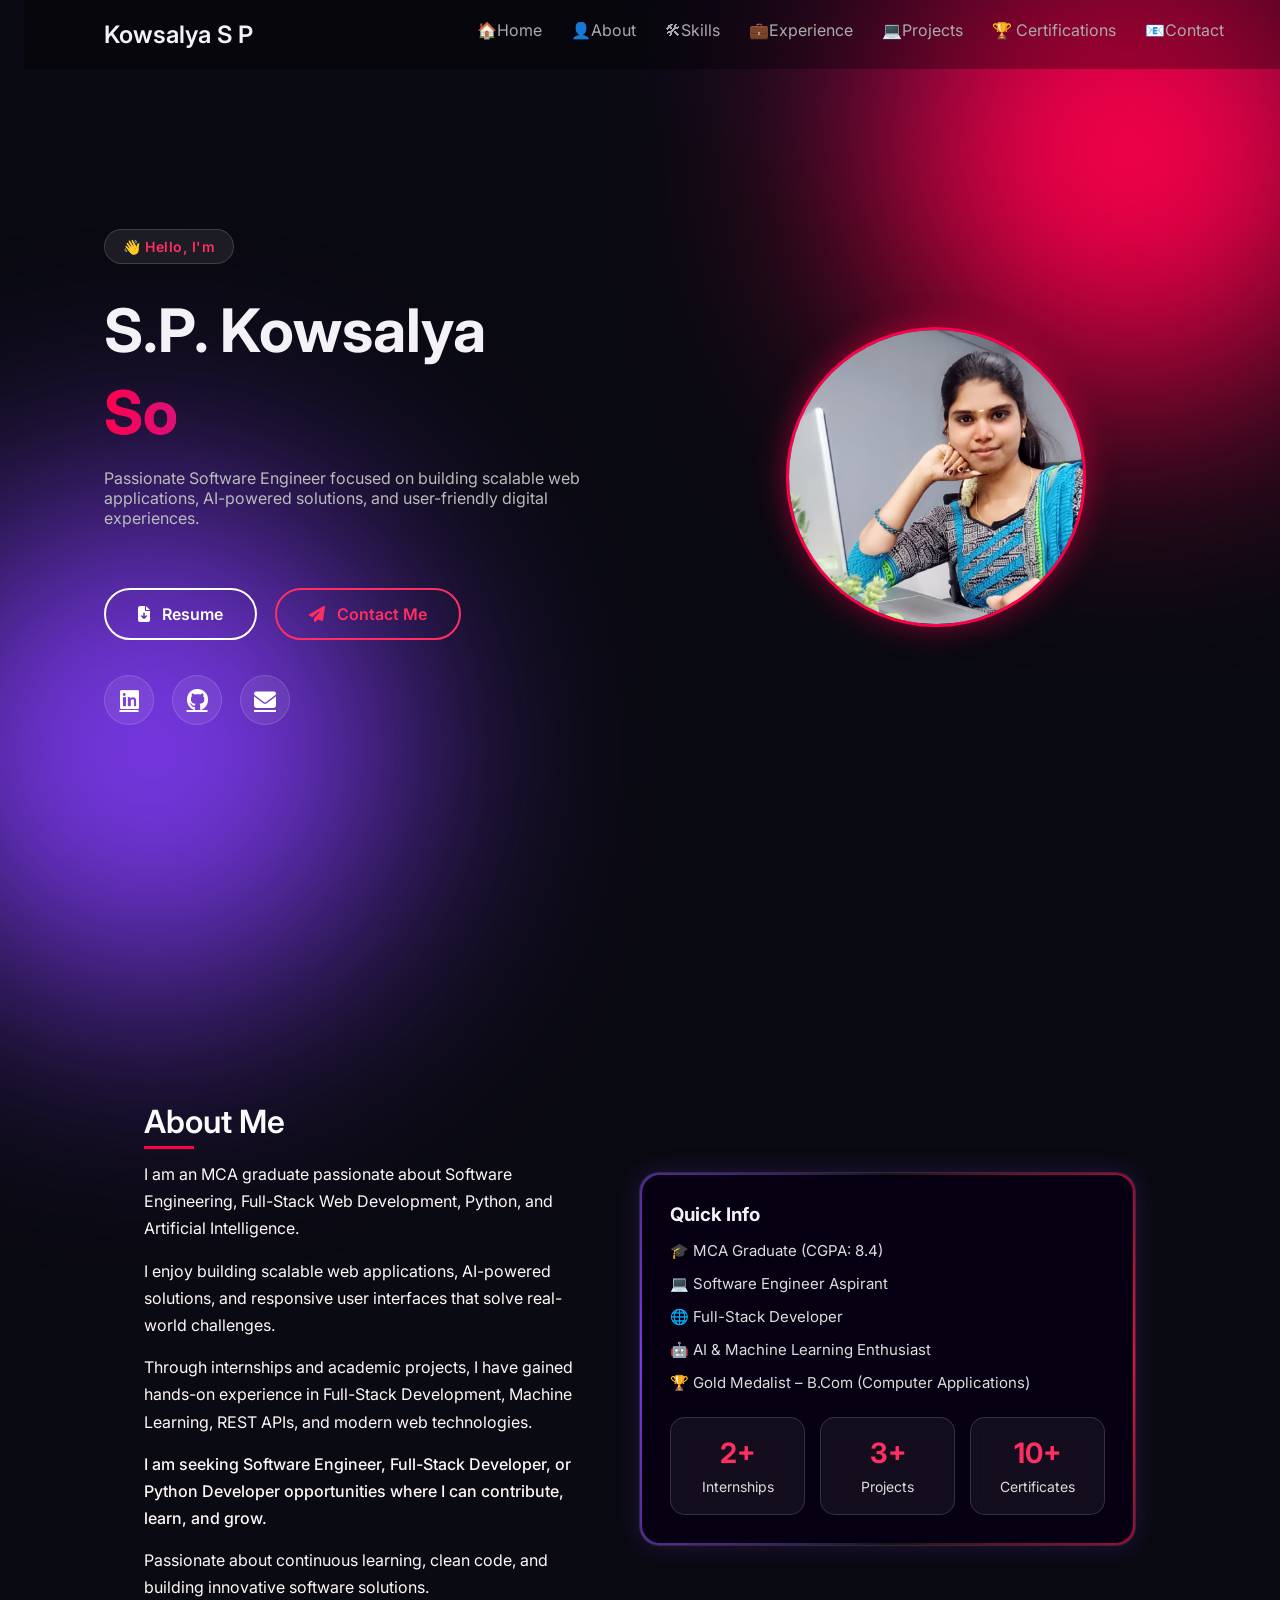
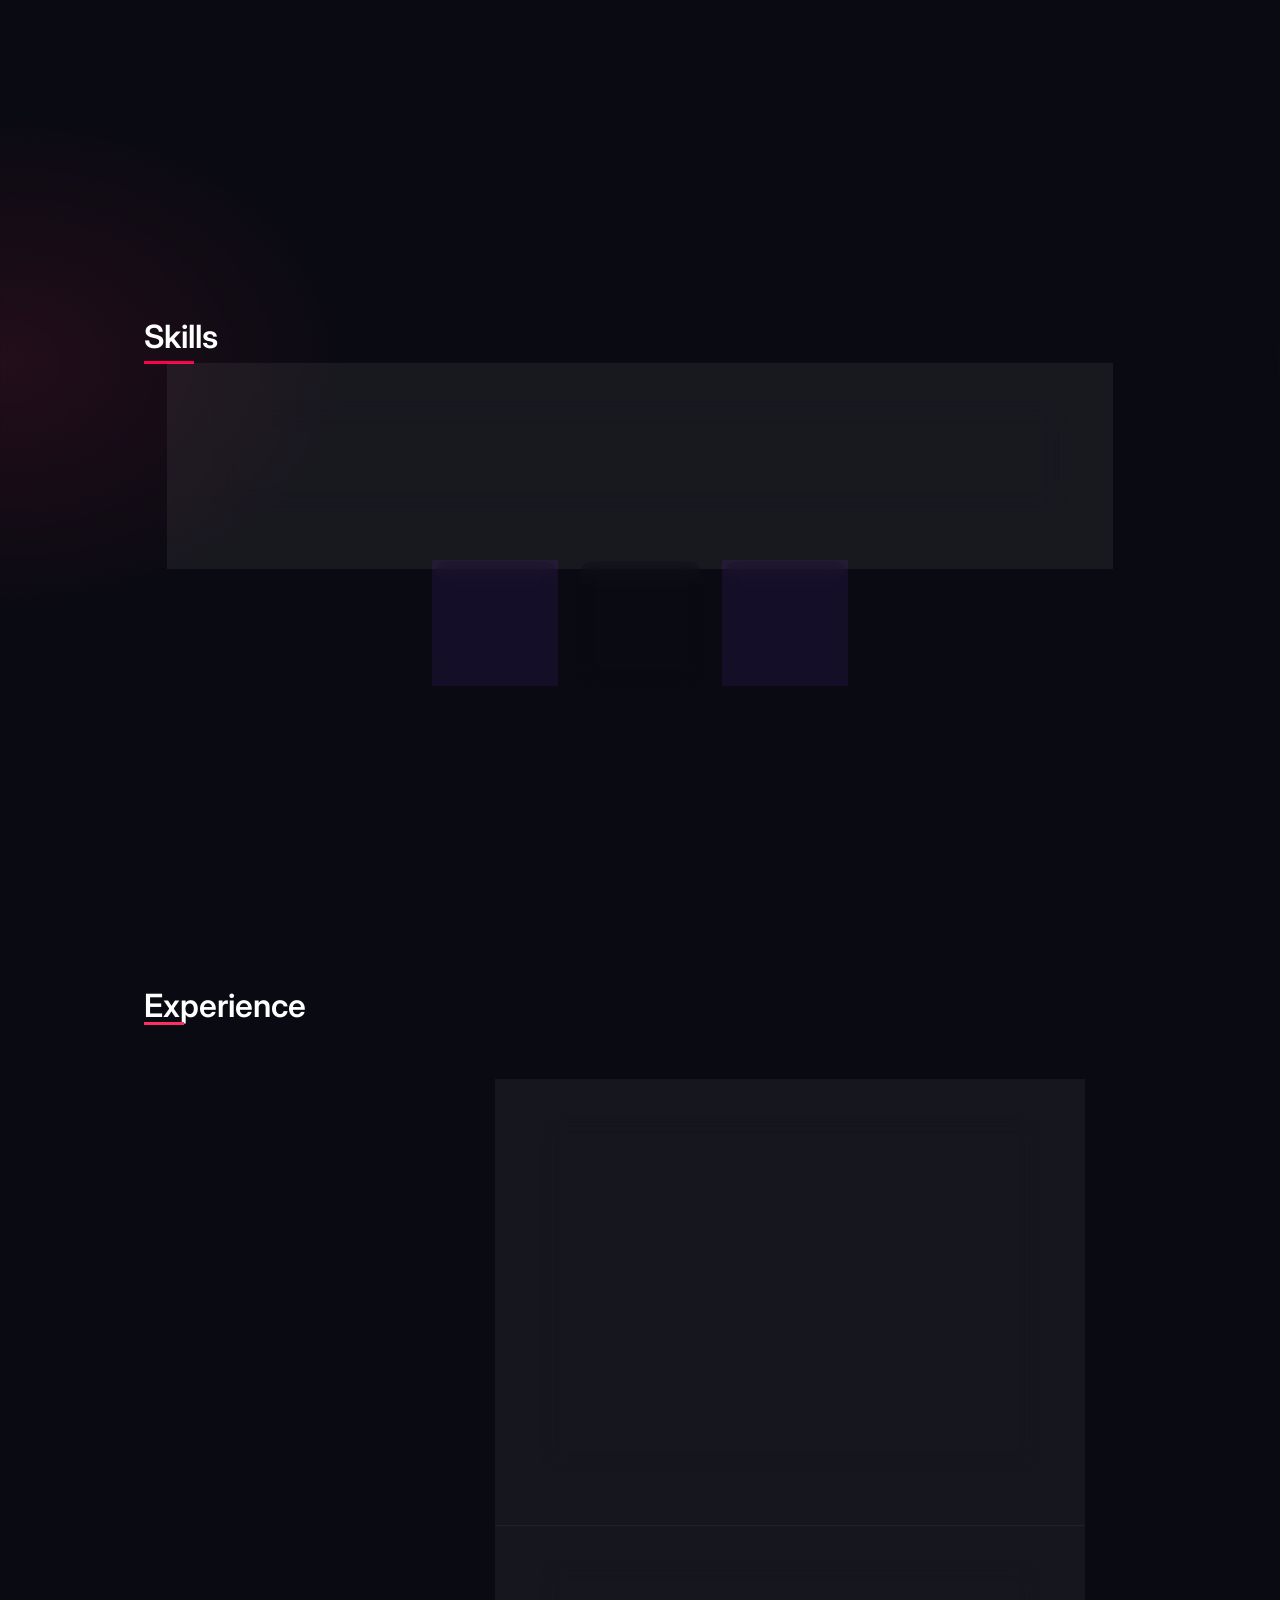
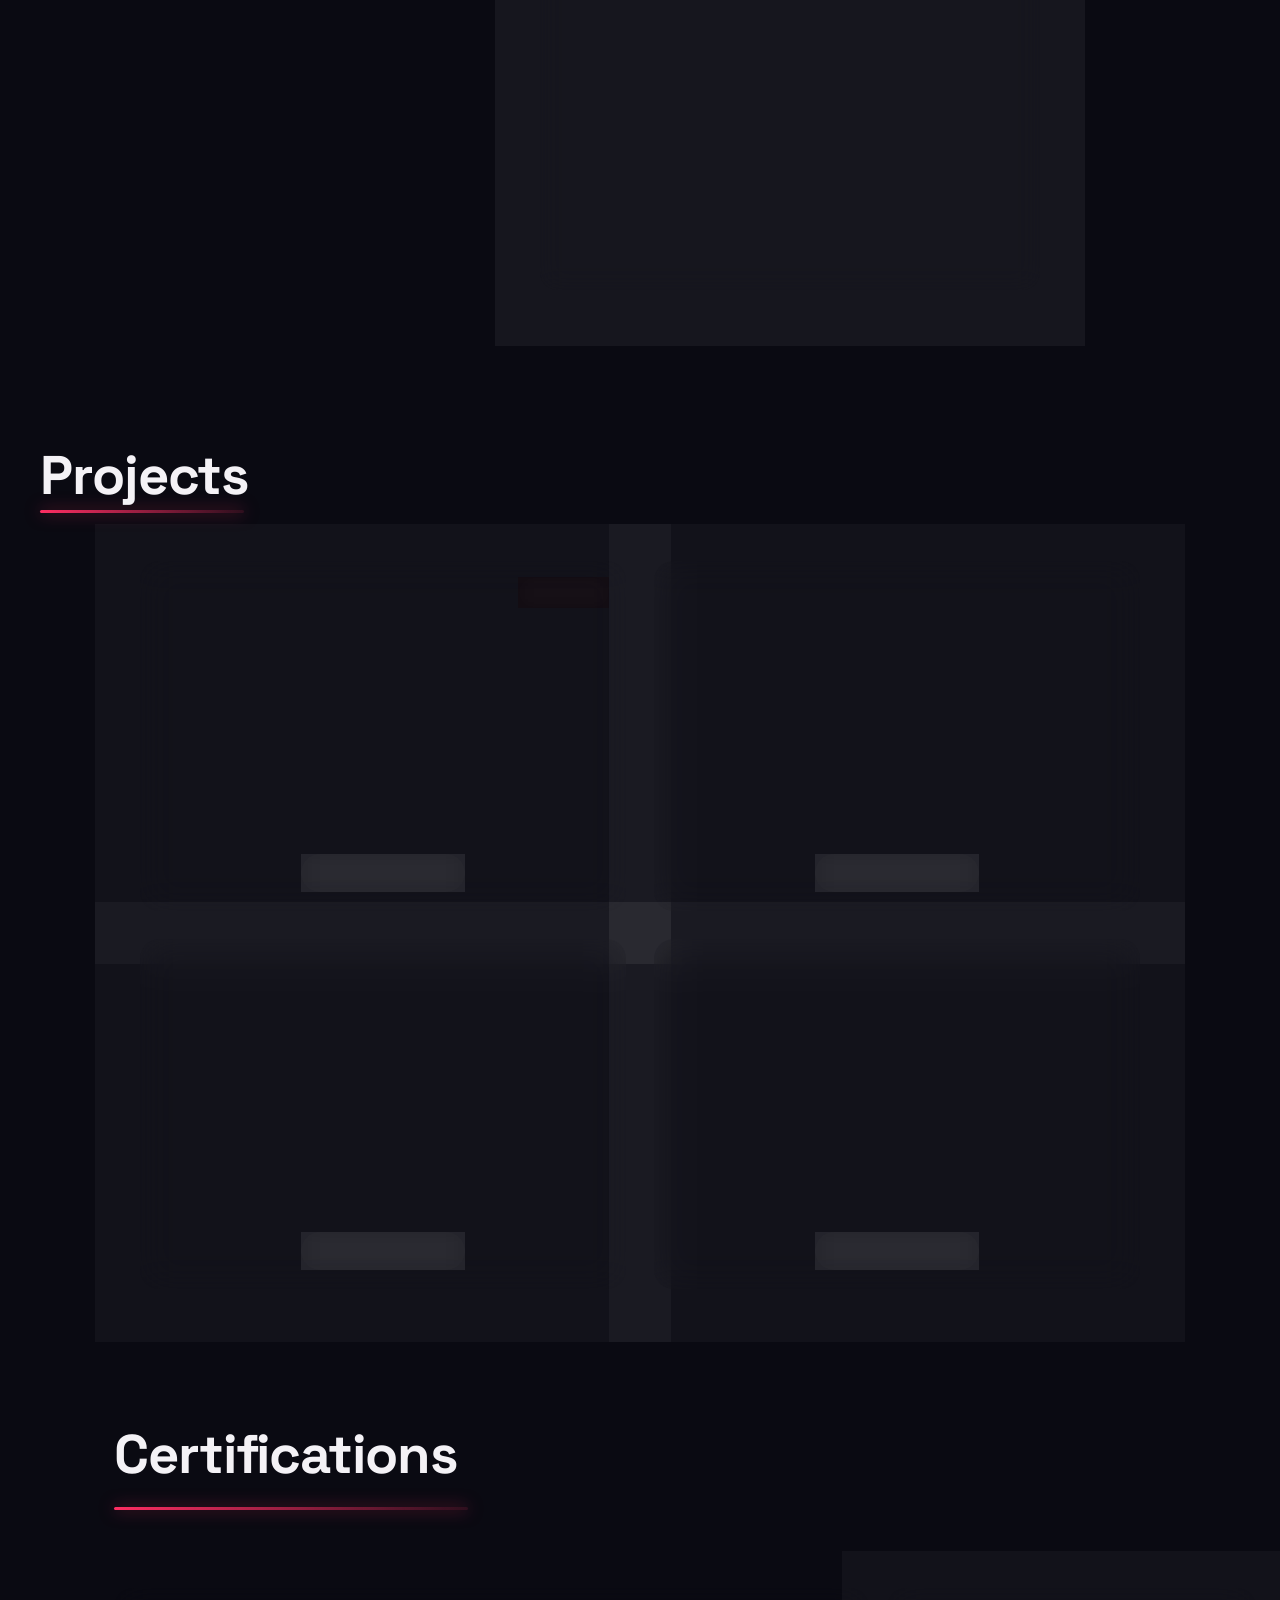
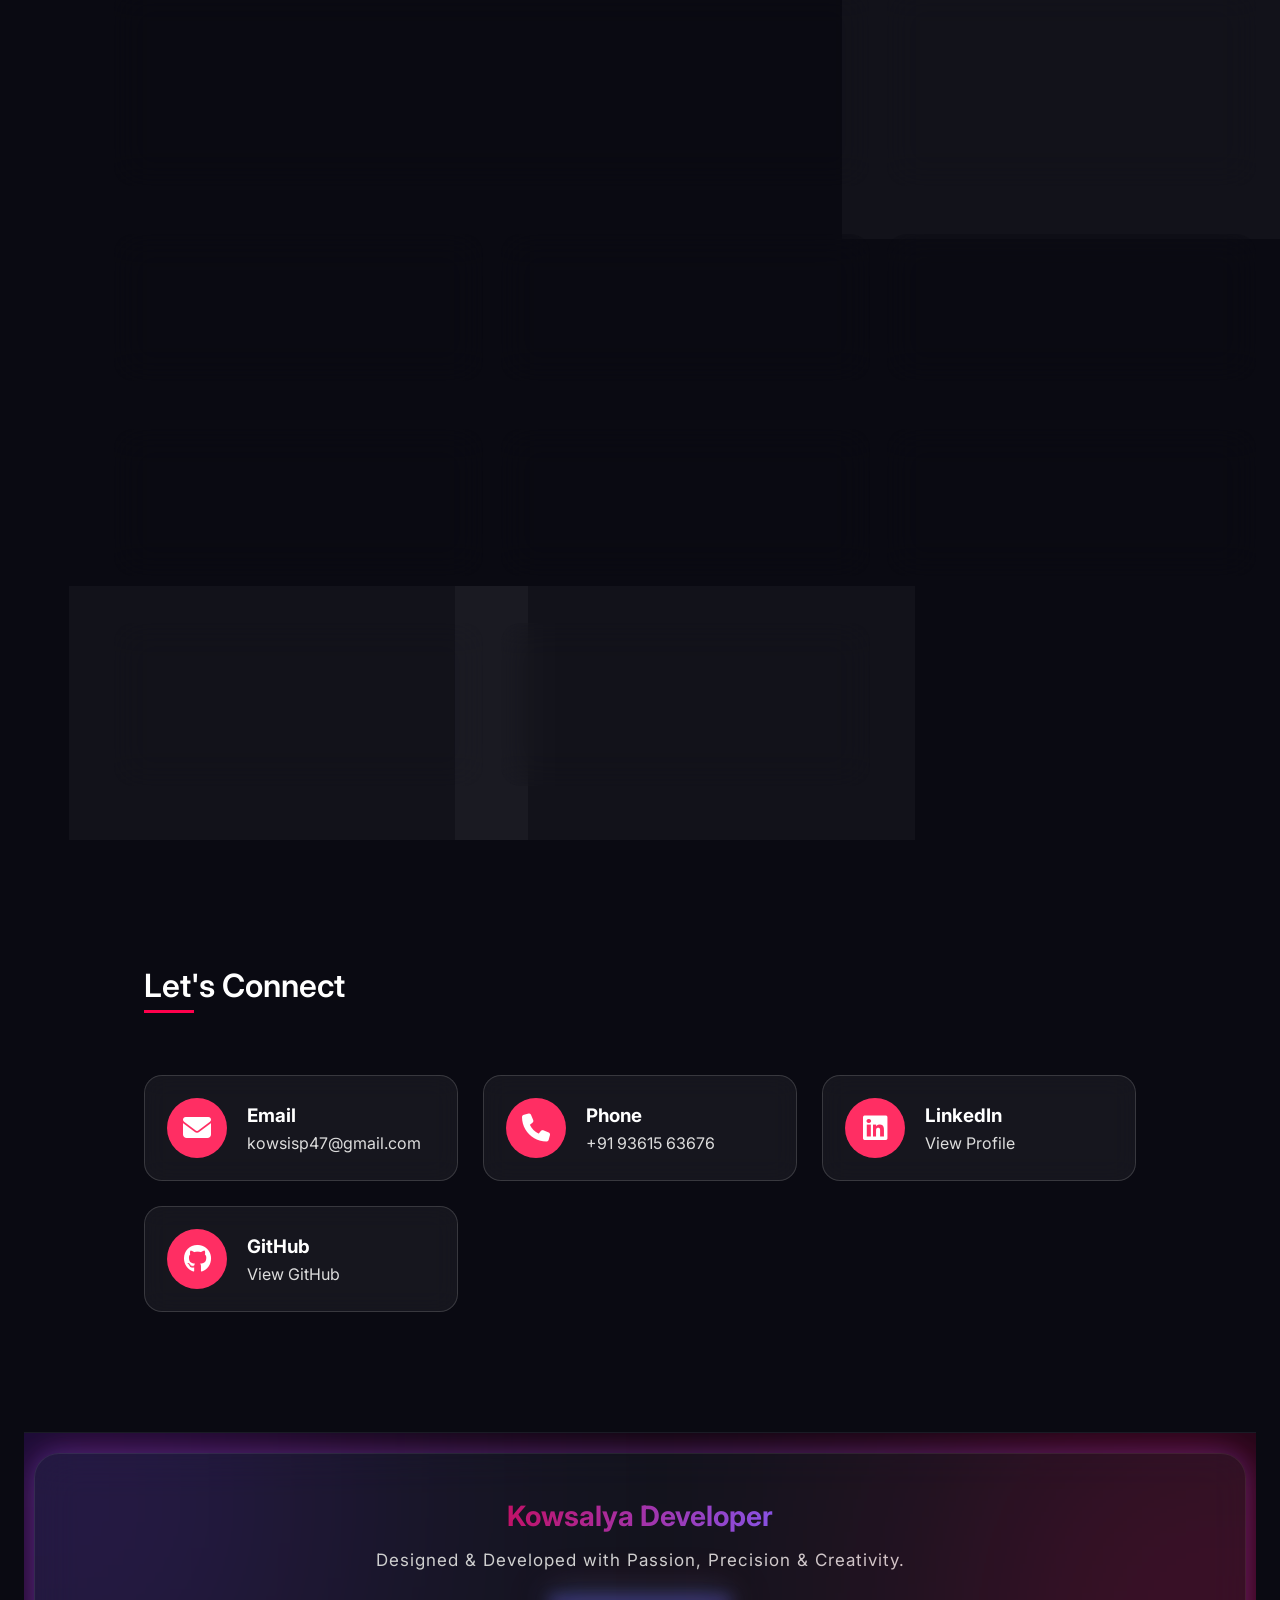
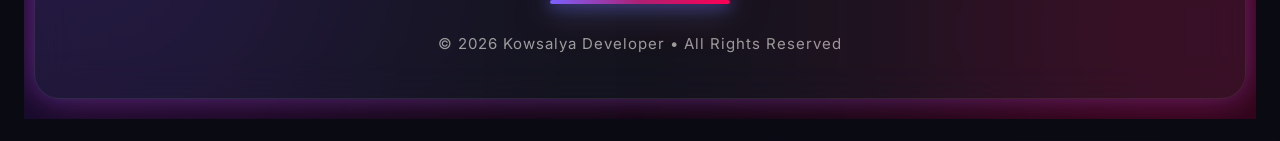
==== index.html @ 48bd8182 "Update potfolio" ====
<!DOCTYPE html>
<html lang="en">
<head>
<meta charset="UTF-8">
<meta name="viewport" content="width=device-width, initial-scale=1.0">
<title>Kowsalya Portfolio</title>

<link rel="stylesheet" href="style.css">

<link rel="preconnect" href="https://fonts.googleapis.com">
<link href="https://fonts.googleapis.com/css2?family=Space+Grotesk:wght@500;600;700&family=Inter:wght@400;500;600&family=JetBrains+Mono:wght@400;500&display=swap" rel="stylesheet">
<link rel="preconnect" href="https://fonts.googleapis.com">
<link href="https://fonts.googleapis.com/css2?family=Space+Grotesk:wght@500;600;700&family=Inter:wght@400;500;600&family=JetBrains+Mono:wght@400;500&display=swap" rel="stylesheet">
<link href="https://fonts.googleapis.com/css2?family=Poppins:wght@300;400;600;700&display=swap" rel="stylesheet">

<!-- ICONS -->
<link rel="stylesheet" href="https://cdnjs.cloudflare.com/ajax/libs/font-awesome/6.5.0/css/all.min.css">
</head>

<body>

<div class="bg-glow red"></div>
<div class="bg-glow purple"></div>

<nav>
  <h1>Kowsalya S P</h1>
  <div>
    <a href="#home">🏠Home</a>
    <a href="#about">👤About</a>
    <a href="#skills">🛠Skills</a>
    <a href="#experience">💼Experience</a>
    <a href="#projects">💻Projects</a>
    <a href="#certifications">🏆  Certifications</a>
    <a href="#contact">📧Contact</a>
  </div>
</nav>

<!-- HERO -->
<!-- HERO -->
<section class="hero" id="home">

  <!-- LEFT SIDE -->
  <div class="hero-text">

    <p class="hero-badge">
      👋 Hello, I'm
    </p>

    <h2>
      S.P. Kowsalya <br>

      <span class="typing-wrapper">
        <span id="typing"></span>
      </span>
    </h2>

    <p class="desc">
      Passionate Software Engineer focused on building scalable web applications,
      AI-powered solutions, and user-friendly digital experiences.
    </p>

    <div class="hero-buttons">

      <a href="./resume.pdf" target="_blank" class="btn">
        <i class="fas fa-file-download"></i>
        Resume
      </a>

      <a href="#contact" class="btn btn-outline">
        <i class="fas fa-paper-plane"></i>
        Contact Me
      </a>

    </div>

    <div class="hero-social">

      <a href="https://linkedin.com/in/kowsalya-73663a3b7" target="_blank">
        <i class="fab fa-linkedin"></i>
      </a>

      <a href="https://github.com/kowsisp47" target="_blank">
        <i class="fab fa-github"></i>
      </a>

      <a href="mailto:kowsisp47@gmail.com">
        <i class="fas fa-envelope"></i>
      </a>

    </div>

  </div>

  <!-- RIGHT SIDE -->
  <div class="hero-image">

      <div class="profile">
          <img src="images/kowsiii.jpeg" alt="Kowsalya">
      </div>

  </div>

</section>
<!-- ABOUT -->
<section class="section hidden about-section" id="about">

  <div class="about-container">

    <!-- LEFT -->
    <div class="about-text">
    <h2>About Me</h2>

    <p>
        I am an MCA graduate passionate about Software Engineering, Full-Stack Web Development, Python, and Artificial Intelligence.
    </p>

    <p>
        I enjoy building scalable web applications, AI-powered solutions, and responsive user interfaces that solve real-world challenges.
    </p>

    <p>
        Through internships and academic projects, I have gained hands-on experience in Full-Stack Development, Machine Learning, REST APIs, and modern web technologies.
    </p>

    <p class="highlight">
        I am seeking Software Engineer, Full-Stack Developer, or Python Developer opportunities where I can contribute, learn, and grow.
    </p>

    <p class="career-goal">
        Passionate about continuous learning, clean code, and building innovative software solutions.
    </p>
</div>

    <!-- RIGHT -->
    <div class="about-box">

      <h3>Quick Info</h3>

      <ul>
        <li>🎓 MCA Graduate (CGPA: 8.4)</li>
        <li>💻 Software Engineer Aspirant</li>
        <li>🌐 Full-Stack Developer</li>
        <li>🤖 AI & Machine Learning Enthusiast</li>
        <li>🏆 Gold Medalist – B.Com (Computer Applications)</li>
      </ul>

      <div class="about-stats">

        <div class="stat-card">
          <h4>2+</h4>
          <span>Internships</span>
        </div>

        <div class="stat-card">
          <h4>3+</h4>
          <span>Projects</span>
        </div>

        <div class="stat-card">
          <h4>10+</h4>
          <span>Certificates</span>
        </div>

      </div>

    </div>

  </div>

</section>

<section class="section hidden" id="skills">

    <h2>Skills</h2>

    <!-- Skills Navigation -->
    <div class="skills-nav">

        <button class="tab-btn active" data-tab="languages">
            <i class="fa-solid fa-code"></i>
            <span>Languages</span>
        </button>

        <button class="tab-btn" data-tab="frontend">
            <i class="fa-solid fa-laptop-code"></i>
            <span>Frontend</span>
        </button>

        <button class="tab-btn" data-tab="backend">
            <i class="fa-solid fa-server"></i>
            <span>Backend</span>
        </button>

        <button class="tab-btn" data-tab="database">
            <i class="fa-solid fa-database"></i>
            <span>Database</span>
        </button>

        <button class="tab-btn" data-tab="aiml">
            <i class="fa-solid fa-brain"></i>
            <span>AI & ML</span>
        </button>

        <button class="tab-btn" data-tab="tools">
            <i class="fa-solid fa-screwdriver-wrench"></i>
            <span>Tools</span>
        </button>

    </div>

    <!-- Languages -->
    <div class="tab-content active" id="languages">

        <div class="cards">
            <div class="card"><i class="fa-brands fa-python"></i><p>Python</p></div>
            <div class="card"><i class="fa-brands fa-java"></i><p>Java</p></div>
            <div class="card"><i class="fa-solid fa-code"></i><p>C</p></div>
        </div>

    </div>

    <!-- Frontend -->
    <div class="tab-content" id="frontend">

        <div class="cards">
            <div class="card"><i class="fa-brands fa-html5"></i><p>HTML5</p></div>
            <div class="card"><i class="fa-brands fa-css3-alt"></i><p>CSS3</p></div>
            <div class="card"><i class="fa-brands fa-js"></i><p>JavaScript</p></div>
            <div class="card"><i class="fa-brands fa-react"></i><p>React.js</p></div>
            <div class="card"><i class="fa-brands fa-bootstrap"></i><p>Bootstrap</p></div>
        </div>

    </div>

    <!-- Backend -->
    <div class="tab-content" id="backend">

        <div class="cards">
            <div class="card"><i class="fa-brands fa-node-js"></i><p>Node.js</p></div>
            <div class="card"><i class="fa-solid fa-server"></i><p>Express.js</p></div>
            <div class="card"><i class="fa-solid fa-flask"></i><p>Flask</p></div>
            <div class="card"><i class="fa-solid fa-plug"></i><p>REST APIs</p></div>
        </div>

    </div>

    <!-- Database -->
    <div class="tab-content" id="database">

        <div class="cards">
            <div class="card"><i class="fa-solid fa-database"></i><p>MySQL</p></div>
            <div class="card"><i class="fa-solid fa-server"></i><p>MongoDB</p></div>
            <div class="card"><i class="fa-solid fa-database"></i><p>SQLite</p></div>
        </div>

    </div>

    <!-- AI & ML -->
    <div class="tab-content" id="aiml">

        <div class="cards">
            <div class="card"><i class="fa-solid fa-brain"></i><p>TensorFlow</p></div>
            <div class="card"><i class="fa-solid fa-eye"></i><p>OpenCV</p></div>
            <div class="card"><i class="fa-solid fa-robot"></i><p>YOLO</p></div>
            <div class="card"><i class="fa-solid fa-chart-line"></i><p>Scikit-learn</p></div>
            <div class="card"><i class="fa-solid fa-table"></i><p>Pandas</p></div>
            <div class="card"><i class="fa-solid fa-calculator"></i><p>NumPy</p></div>
        </div>

    </div>

    <!-- Tools -->
    <div class="tab-content" id="tools">

        <div class="cards">
            <div class="card"><i class="fa-brands fa-git-alt"></i><p>Git</p></div>
            <div class="card"><i class="fa-brands fa-github"></i><p>GitHub</p></div>
            <div class="card"><i class="fa-solid fa-code"></i><p>VS Code</p></div>
            <div class="card"><i class="fa-brands fa-figma"></i><p>Figma</p></div>
        </div>

    </div>

</section>
<section id="experience" class="section">

    <h2 class="section-title">Experience</h2>

    <div class="experience-container">

        <!-- Machine Learning Internship -->
        <div class="experience-card">
            <h3>🤖 Machine Learning Intern</h3>
            <h4>Macvel Software Solutions</h4>

            <p><strong>Duration:</strong> Feb 2026 – Apr 2026</p>

            <p>
                Developed a CNN-based road surface defect detection system for identifying potholes and road cracks.
                Applied image preprocessing, trained deep learning models, and implemented three-level severity classification.
            </p>

            <p>
                Integrated a YOLO-based detection API for model inference and evaluation, achieving approximately
                <strong>95% accuracy</strong>.
            </p>

            <p>
                <strong>Technologies:</strong>
                Python, OpenCV, NumPy, TensorFlow, CNN, YOLO
            </p>
        </div>

        <!-- Web Development Internship -->
        <div class="experience-card">
            <h3>💼 Web Development Intern</h3>
            <h4>GETIN Technologies</h4>

            <p><strong>Duration:</strong> May 2025 – June 2025</p>

            <p>
                Developed a RedBus-inspired web application for online bus ticket booking.
                Implemented features including bus search, booking interface, and responsive UI using HTML, CSS, and JavaScript.
                Built an Expense Tracker with CRUD operations, strengthening frontend development and problem-solving skills.
            </p>

            <p>
                <strong>Technologies:</strong>
                HTML, CSS, JavaScript
            </p>
        </div>

    </div>

</section>

<!-- PROJECTS -->
<section id="projects" class="projects-section">

  <div class="projects-heading-wrap">
    <h2 class="projects-heading">Projects</h2>
    <div class="projects-heading-underline"></div>
  </div>

  <div class="projects-grid">

    <!-- ================= PROJECT 1 ================= -->
    <article class="project-card" data-project="1">
      <div class="card-face card-front">
        <div class="card-banner banner-1">
          <img class="banner-img" src="images/mediction.jpeg" alt="...">
          <div class="banner-scrim"></div>
        </div>
        <span class="status-badge"><span class="status-dot"></span>Ongoing</span>
        <button class="explore-btn" type="button" data-action="explore">👆 Click to Explore</button>
      </div>
      <div class="card-face card-back">
        <h3 class="back-title">🏥 Mediction AI</h3>
        <p class="back-desc">AI-powered medical reporting system that converts doctor voice input into structured medical reports with speech recognition, medical terminology correction, patient history management, AI-generated reports, PDF generation, and database storage.</p>
        <div class="tech-pills">
          <span class="tech-pill">Python</span>
          <span class="tech-pill">Flask</span>
          <span class="tech-pill">SQLite</span>
          <span class="tech-pill">Gemini AI</span>
          <span class="tech-pill">REST API</span>
        </div>
        <div class="back-actions">
          <a class="icon-btn"
   href="https://github.com/kowsisp47/mediction-ai"
   target="_blank"
   rel="noopener">
   🐙 GitHub
</a>
          <a class="icon-btn" href="mediction.html" target="_blank" rel="noopener">📄 Details</a>
          <button class="back-btn" type="button" data-action="back">← Back</button>
        </div>
      </div>
    </article>

    <!-- ================= PROJECT 2 ================= -->
    <article class="project-card" data-project="2">
      <div class="card-face card-front">
        <div class="card-banner banner-2">
          <img class="banner-img" src="images/road.jpeg" alt="...">
          <div class="banner-scrim"></div>
        </div>
        <button class="explore-btn" type="button" data-action="explore">👆 Click to Explore</button>
      </div>
      <div class="card-face card-back">
        <h3 class="back-title">🤖 Road Surface Defect Detection</h3>
        <p class="back-desc">Developed a deep learning model for road crack and pothole detection using CNN and image preprocessing. Integrated YOLO-based inference and implemented three-level severity classification achieving approximately 95% detection accuracy.</p>
        <div class="tech-pills">
          <span class="tech-pill">Python</span>
          <span class="tech-pill">TensorFlow</span>
          <span class="tech-pill">YOLO</span>
          <span class="tech-pill">OpenCV</span>
          <span class="tech-pill">NumPy</span>
        </div>
        <div class="back-actions">
         <a class="icon-btn"
   href="https://github.com/kowsisp47/CNN-Driven-Road-Defect-Detection-and-Severity-Evaluation"
   target="_blank"
   rel="noopener">
   🐙 GitHub
</a>
          <a class="icon-btn" href="road.html" target="_blank" rel="noopener">📄 Details</a>
          <button class="back-btn" type="button" data-action="back">← Back</button>
        </div>
      </div>
    </article>

    <!-- ================= PROJECT 3 ================= -->
    <article class="project-card" data-project="3">
      <div class="card-face card-front">
        <div class="card-banner banner-3">
          <img class="banner-img" src="images/expense.jpeg" alt="...">
          <div class="banner-scrim"></div>
        </div>
        <button class="explore-btn" type="button" data-action="explore">👆 Click to Explore</button>
      </div>
      <div class="card-face card-back">
        <h3 class="back-title">💰 Expense Tracker</h3>
        <p class="back-desc">Built a MERN Stack Expense Tracker with authentication, CRUD operations, dashboard, expense categorization, and responsive interface.</p>
        <div class="tech-pills">
          <span class="tech-pill">React</span>
          <span class="tech-pill">Node.js</span>
          <span class="tech-pill">Express.js</span>
          <span class="tech-pill">MongoDB</span>
        </div>
        <div class="back-actions">
<a class="icon-btn"
   href="https://github.com/kowsisp47/expense-tracker-mern"
   target="_blank"
   rel="noopener">
   🐙 GitHub
</a>          <a class="icon-btn" href="expense.html" target="_blank" rel="noopener">📄 Details</a>
          <button class="back-btn" type="button" data-action="back">← Back</button>
        </div>
      </div>
    </article>

    <!-- ================= PROJECT 4 ================= -->
    <article class="project-card" data-project="4">
      <div class="card-face card-front">
        <div class="card-banner banner-4">
          <img class="banner-img" src="images/accounting.jpeg" alt="...">
          <div class="banner-scrim"></div>
        </div>
        <button class="explore-btn" type="button" data-action="explore">👆 Click to Explore</button>
      </div>
      <div class="card-face card-back">
        <h3 class="back-title">📊 Shop Management & Accounting System</h3>
        <p class="back-desc">Desktop application inspired by Tally ERP for inventory management, customer records, billing, accounting, and database integration.</p>
        <div class="tech-pills">
          <span class="tech-pill">Java</span>
          <span class="tech-pill">MySQL</span>
          <span class="tech-pill">Java Swing</span>
        </div>
        <div class="back-actions">
          <a class="icon-btn"
   href="https://github.com/kowsisp47/Tally-project
   "
   target="_blank"
   rel="noopener">
   🐙 GitHub
</a>
          <a class="icon-btn" href="accounting.html" target="_blank" rel="noopener">📄 Details</a>
          <button class="back-btn" type="button" data-action="back">← Back</button>
        </div>
      </div>
    </article>

  </div>
</section>


<section id="certifications"class="certs-section">

  <div class="certs-heading-wrap">
    <h2 class="certs-heading">Certifications</h2>
    <div class="certs-heading-underline"></div>
  </div>

  <div class="certs-grid">

    <!-- FEATURED -->
    <button type="button" class="cert-card cert-featured"
      data-title="Tata GenAI Powered Data Analytics Job Simulation"
      data-issuer="Forage"
      data-date="June 2026"
      data-desc="Completed tasks in exploratory data analysis, risk profiling, AI-based delinquency prediction, and data storytelling for a collections strategy."
      data-image="images/Forge.jpg">
      <div class="cert-top">
        <span class="cert-icon">🏢</span>
        <span class="cert-issuer">FORAGE</span>

        <span class="cert-date">June 2026</span>
      </div>
      <h3 class="cert-title">Tata GenAI Powered Data Analytics Job Simulation</h3>
      <p class="cert-desc">Completed tasks in exploratory data analysis, risk profiling, 
        AI-based delinquency prediction, and data storytelling for a collections strategy</p>
      <span class="cert-view-hint">View Certificate →</span>
    </button>

    <!-- HACKERRANK -->
    <button type="button" class="cert-card"
      data-title="HackerRank Certifications"
      data-issuer="HackerRank"
      data-date=""
      data-desc="A set of verified HackerRank certifications covering core programming and problem-solving skills."
      data-badges="Python,Problem Solving,Java,Software Engineer"
      data-image="images/hacker.jpg">
      <div class="cert-top">
        <span class="cert-icon">💻</span>
        <span class="cert-issuer">HACKERRANK</span>

      </div>
      <h3 class="cert-title">HackerRank Certifications</h3>
      <div class="cert-badges">
        <span class="cert-badge">Python</span>
        <span class="cert-badge">Problem Solving</span>
        <span class="cert-badge">Java</span>
        <span class="cert-badge">Software Engineer</span>
      </div>
      <span class="cert-view-hint">View Certificate →</span>
    </button>

    <!-- MERN -->
    <button type="button" class="cert-card"
      data-title="Industry-Ready Full Stack (MERN)"
      data-issuer="DCE Technologies"
      data-date=""
      data-desc="A hands-on program covering the MongoDB, Express.js, React, and Node.js stack for building full-stack web applications."
      data-image="images/dce.jpg">
      
      <div class="cert-top">
        <span class="cert-icon">🧩</span>
        <span class="cert-issuer">DCE TECHNOLOGIES</span>

      </div>
      <h3 class="cert-title">Industry-Ready Full Stack (MERN)</h3>
      <span class="cert-view-hint">View Certificate →</span>
    </button>

    <!-- MICROSOFT LEARNATHON -->
    <button type="button" class="cert-card"
      data-title="Microsoft Learnathon"
      data-issuer="Microsoft"
      data-date=""
      data-desc="Participated in Microsoft's Learnathon program, building practical skills through guided, hands-on learning modules."
      data-image="images/micro.jpg">
      <div class="cert-top">
        <span class="cert-icon">🪟</span>
        <span class="cert-issuer">MICROSOFT</span>

      </div>
      <h3 class="cert-title">Microsoft Learnathon</h3>
      <span class="cert-view-hint">View Certificate →</span>
    </button>

    <!-- NOVITECH -->
    <button type="button" class="cert-card"
      data-title="Data Analytics"
      data-issuer="NoviTech"
      data-date=""
      data-desc="Completed a data analytics program covering core analytical techniques and tools."
      data-image="images/Novi.jpeg">
      <div class="cert-top">
        <span class="cert-icon">📊</span>
        <span class="cert-issuer">NOVITECH</span>

      </div>
      <h3 class="cert-title">Data Analytics</h3>
      <span class="cert-view-hint">View Certificate →</span>
    </button>

    <!-- NPTEL -->
    <button type="button" class="cert-card"
      data-title="Graphic Design"
      data-issuer="NPTEL"
      data-date=""
      data-desc="Completed an NPTEL course covering the fundamentals and principles of graphic design."
      data-image="images/nptel.jpeg">
      <div class="cert-top">
        <span class="cert-icon">🎨</span>
      <span class="cert-issuer">NPTEL</span>

      </div>
      <h3 class="cert-title">Graphic Design</h3>
      <span class="cert-view-hint">View Certificate →</span>
    </button>

    <!-- COURSERA UX -->
    <button type="button" class="cert-card"
      data-title="UX Design"
      data-issuer="Coursera"
      data-date=""
      data-desc="Completed a Coursera specialization covering user experience research, wireframing, and design principles."
      data-image="images/cousera.jpeg">
      <div class="cert-top">
        <span class="cert-icon">🖌️</span>
        <span class="cert-issuer">COURSERA</span>

      </div>
      <h3 class="cert-title">UX Design</h3>
      <span class="cert-view-hint">View Certificate →</span>
    </button>

    <!-- WADHWANI -->
    <button type="button" class="cert-card"
      data-title="Self Presentation & Effective Speaking and Listening Skills"
      data-issuer="Wadhwani Foundation"
      data-date=""
      data-desc="Completed Wadhwani Foundation microcertifications in Self Presentation and Effective Speaking and Listening Skills, developed through in-class and online training."      
      data-image="images/Wadhwani2.jpg">
      <div class="cert-top">
        <span class="cert-icon">🌱</span>
        <span class="cert-issuer">WADHWANI FOUNDATION</span>

      </div>
      <h3 class="cert-title">Employability &amp; Foundational Skills</h3>
      <span class="cert-view-hint">View Certificate →</span>
    </button>

    <!-- PYTHON RECCSAR -->
    <button type="button" class="cert-card"
      data-title="Hands-on Python — Learn by Doing"
      data-issuer="Reccsar Pvt. Ltd"
      data-date=""
      data-desc="Completed a practical, project-based Python course focused on learning through hands-on exercises."
     data-image="images/Reccsar.jpg">>
      <div class="cert-top">
        <span class="cert-icon">🐍</span>
        <span class="cert-issuer">RECCSAR PVT. LTD</span>

      </div>
      <h3 class="cert-title">Hands-on Python — Learn by Doing</h3>
      <span class="cert-view-hint">View Certificate →</span>
    </button>

    <!-- MONGODB -->
    <button type="button" class="cert-card"
      data-title="MongoDB Basics for Students"
      data-issuer="MongoDB Inc."
      data-date=""
      data-desc="Completed MongoDB Inc.'s foundational course on core database concepts and MongoDB basics."
      data-image="images/mongo.jpg">
      <div class="cert-top">
        <span class="cert-icon">🍃</span>
        <span class="cert-issuer">MONGODB INC.</span>

      </div>
      <h3 class="cert-title">MongoDB Basics for Students</h3>
      <span class="cert-view-hint">View Certificate →</span>
    </button>

  </div>
</section>

<!-- ============================================================
     CERTIFICATE MODAL
     ============================================================ -->
<div class="cert-modal-backdrop" id="certModalBackdrop">
  <div class="cert-modal" role="dialog" aria-modal="true" aria-labelledby="certModalTitle">
    <button type="button" class="cert-modal-close" id="certModalClose" aria-label="Close">✕</button>

    <div class="cert-modal-image" id="certModalImageWrap"></div>

  </div>
</div>
<!-- CONTACT -->
<section id="contact" class="section">
    <h2 class="section-title">Let's Connect</h2>

    <div class="contact-container">

        <div class="contact-card">
            <span class="contact-icon">
                <i class="fas fa-envelope"></i>
            </span>

            <div>
                <h3>Email</h3>
                <a href="mailto:kowsisp47@gmail.com">
                    kowsisp47@gmail.com
                </a>
            </div>
        </div>

        <div class="contact-card">
            <span class="contact-icon">
                <i class="fas fa-phone"></i>
            </span>

            <div>
                <h3>Phone</h3>
                <a href="tel:+919361563676">
                    +91 93615 63676
                </a>
            </div>
        </div>

        <div class="contact-card">
            <span class="contact-icon">
                <i class="fab fa-linkedin"></i>
            </span>

            <div>
                <h3>LinkedIn</h3>
                <a href="https://linkedin.com/in/kowsalya-73663a3b7" target="_blank">
                    View Profile
                </a>
            </div>
        </div>

        <div class="contact-card">
            <span class="contact-icon">
                <i class="fab fa-github"></i>
            </span>

            <div>
                <h3>GitHub</h3>
                <a href="https://github.com/kowsisp47" target="_blank">
                    View GitHub
                </a>
            </div>
        </div>

    </div>
</section>
<footer class="footer">
<div class="footer-card">
    <div class="footer-glow"></div>

    <div class="footer-container">

        <h2>Kowsalya Developer</h2>

        <p class="footer-desc">
            Designed & Developed with Passion, Precision & Creativity.
        </p>

        <div class="footer-line"></div>

        <p class="copyright">
            © 2026 Kowsalya Developer • All Rights Reserved
        </p>

    </div>
</div>
</footer>
<script src="script.js"></script>
</body>
</html>
---- style.css ----
*{
  margin:0;
  padding:0;
  box-sizing:border-box;
}

html{
  scroll-behavior:smooth;
}

body{
  font-family:'Poppins',sans-serif;
  background:#070012;
  color:white;
  overflow-x:hidden;
}

/* Glow */
.bg-glow{
  position:fixed;
  width:500px;
  height:500px;
  border-radius:50%;
  filter:blur(120px);
  z-index:-1;
}

.red{
  background:#ff004c;
  top:-100px;
  right:-100px;
}

.purple{
  background:#7c3aed;
  bottom:-100px;
  left:-100px;
}

/* Navbar (FIXED + GLASS) */
nav{
  display:flex;
  justify-content:space-between;
  padding:20px 80px;

  position:fixed;
  top:0;
  width:100%;
  z-index:1000;

  background:rgba(0,0,0,0.3);
  backdrop-filter:blur(10px);
}

nav h1{
  font-weight:600;
}

nav a{
  margin-left:25px;
  color:#aaa;
  text-decoration:none;
  position:relative;
}

/* underline animation */
nav a::after{
  content:"";
  position:absolute;
  width:0%;
  height:2px;
  left:0;
  bottom:-5px;
  background:#ff004c;
  transition:0.3s;
}

nav a:hover::after{
  width:100%;
}

nav a:hover{
  color:white;
}

/* Hero */
.hero{
  display:flex;
  justify-content:space-between;
  align-items:center;
  padding:150px 80px;
  min-height:90vh;

}

.hero-text{
  max-width:500px;
  flex:1.2 ;
  gap:38px;
}

.hero-image{
  flex:1;
  display:flex;
  justify-content:flex-end;
  padding-right:90px; 
}

/* Text */
.small{
  color:#888;
  font-size:12px;
  letter-spacing:2px;
}

.hero h2{
  font-size:60px;
  margin:10px 0;
  line-height:1.2;
}

.hero span{
  background:linear-gradient(90deg,#ff004c,#7c3aed);
  -webkit-background-clip:text;
  color:transparent;
}

#typing{
  display:inline-block;
  white-space:nowrap;
  min-width:260px; 
  margin-top:10px;
  margin-bottom:10px;  /* important */
}

.typing-wrapper{
  display:inline-block;
  width:350px;   /* fixed width */
}

.desc{
  color:#bbb;
  margin-top:10px;
}

.hero-text .about-btn{
  margin-top:35px;   /* increase space */
}

.btn{
  display: inline-block;
  margin-top: 25px;
  padding: 14px 32px;
  border: 2px solid white;
  border-radius: 40px;
  color: white;
  text-decoration: none;
  font-weight: 600;
  transition: 0.3s;
}

.btn:hover{
  background: white;
  color: black;
}

/* Button */
button{
  margin-top:30px;
  padding:12px 25px;
  border-radius:25px;
  border:1px solid #fff;
  background:transparent;
  color:white;
  cursor:pointer;
  transition:0.3s;
}

button:hover{
  background:white;
  color:black;
}

.hero-badge{

    display:inline-block;

    padding:8px 18px;

    margin-bottom:20px;

    border-radius:50px;

    background:rgba(255,255,255,.08);

    border:1px solid rgba(255,255,255,.15);

    color:#ff2e63;

    font-size:14px;

    font-weight:600;

    letter-spacing:.5px;

}
.hero-buttons{

    display:flex;

    gap:18px;

    margin-top:35px;

    flex-wrap:wrap;
}

.hero-buttons .btn i{

    margin-right:8px;
}

.btn-outline{

    background:transparent;

    border:2px solid #ff2e63;

    color:#ff2e63;
}

.btn-outline:hover{

    background:#ff2e63;

    color:#fff;
}
.hero-social{

    display:flex;

    gap:18px;

    margin-top:35px;
}

.hero-social a{

    width:50px;

    height:50px;

    display:flex;

    align-items:center;

    justify-content:center;

    border-radius:50%;

    background:rgba(255,255,255,.08);

    border:1px solid rgba(255,255,255,.15);

    color:#fff;

    font-size:22px;

    transition:.4s;
}

.hero-social a:hover{

    background:#ff2e63;

    transform:translateY(-6px);

    box-shadow:0 0 25px rgba(255,46,99,.45);
}
.profile{

    animation:glow 3s infinite ease-in-out;
}

@keyframes glow{

0%{

box-shadow:0 0 20px rgba(255,46,99,.35);

}

50%{

box-shadow:0 0 45px rgba(255,46,99,.8);

}

100%{

box-shadow:0 0 20px rgba(255,46,99,.35);

}

}
/* Profile */
.profile{
  width:300px;
  height:300px;
  border-radius:50%;
  animation:float 4s ease-in-out infinite;
  overflow:hidden;
  border:3px solid #ff004c;
  box-shadow:0 0 30px rgba(255,0,76,0.5);
}

.profile img{
  width:100%;
  height:100%;
  object-fit:cover;
}

@keyframes float{
  0%,100%{ transform:translateY(0); }
  50%{ transform:translateY(-10px); }
}

/* Sections */
.section{
  padding:100px 120px;
}

.section h2{
  font-size:32px;
  font-weight:600;
  margin-bottom:30px;
}

.section h2::after{
  content:"";
  display:block;
  width:60px;
  height:3px;
  background:#ff004c;
  margin-top:8px;
}
.section h2{
  color:#fff;
}

.section h2 span{
  color:#ff004c;
}

/* About Statistics */

.about-stats{

    display:grid;

    grid-template-columns:repeat(3  ,1fr);

    gap:15px;

    margin-top:25px;
}

.stat-card{

    padding:18px;

    text-align:center;

    border-radius:15px;

    background:rgba(255,255,255,.05);

    border:1px solid rgba(255,255,255,.15);

    backdrop-filter:blur(8px);

    transition:.35s;
}

.stat-card:hover{

    transform:translateY(-5px);

    border-color:#ff2e63;

    box-shadow:0 0 20px rgba(255,46,99,.3);
}

.stat-card h4{

    font-size:28px;

    color:#ff2e63;

    margin-bottom:6px;
}

.stat-card span{

    color:#ddd;

    font-size:14px;
}

.career-goal{
    margin-top:15px;
    color:#cfcfcf;
    
}

@media(max-width:768px){

.about-stats{

grid-template-columns:repeat(2,1fr);

}

}

/* Cards (GLASS) */
.cards{
  display:grid;
  grid-template-columns:repeat(2, 180px);
  gap:30px;
}

.card:hover{
  transform:translateY(-10px) scale(1.05);
  box-shadow:0 0 20px rgba(255,0,76,0.4),
    0 0 40px rgba(124,58,237,0.3);;
  background:linear-gradient(
    135deg,
    rgba(255,0,76,0.1),
    rgba(124,58,237,0.1)
  );
}
/* Skill Icons */
.card i{
  font-size:36px;
  margin-bottom:15px;
  color:#ff004c; /* same theme */
}
.card:hover i{
  transform:scale(1.2);
  transition:0.3s;
}
.card:nth-child(odd){
  background:rgba(124,58,237,0.1);
}
.skills-wrapper{
  display:flex;
  flex-direction: column;
  grid-template-columns:1fr 1fr;
  transform:translateX(40px);
  gap:45px;
  margin-top:50px;
  justify-content:center;
  max-width:900px;      /* ✅ LIMIT WIDTH */
  margin: 0 auto;
}

.skills-col{
  display:flex;
  flex-direction:column;
}
.skills-col:last-child{
  margin-left:20px;
}

.skill-title{
  margin-top:30px;
  margin-bottom:20px;
  color:#ff004c;
}

/*=============================
       Skills Badges
==============================*/

.skills-list{

    display:flex;

    flex-wrap:wrap;

    gap:12px;

    margin-top:18px;

    justify-content:center;
}

.skills-list span{

    padding:9px 18px;

    border-radius:30px;

    background:rgba(255,255,255,.08);

    border:1px solid rgba(255,255,255,.15);

    color:#fff;

    font-size:14px;

    transition:.35s;

    cursor:default;
}

.skills-list span:hover{

    background:#ff2e63;

    transform:translateY(-4px);

    box-shadow:0 0 18px rgba(255,46,99,.35);
}

/* Skill Tabs */

.skill-tabs{

    display:flex;

    justify-content:center;

    flex-wrap:wrap;

    gap:15px;

    margin:40px 0;

}

.tab-btn{

    padding:12px 22px;

    border:none;
    font-family: 'Poppins', sans-serif;

    border-radius:30px;

    cursor:pointer;

    color:#fff;

    background:rgba(255,255,255,.08);

    border:1px solid rgba(255,255,255,.15);

    transition:all .35s ease;

    font-size:15px;

}

.tab-btn:hover{

    background:rgba(255,46,99,.18);

    transform:translateY(-4px);

    box-shadow:0 8px 20px rgba(255,46,99,.25);

}

.tab-btn.active{

    background:#ff2e63;

    color:#fff;

    box-shadow:
        0 0 15px rgba(255,46,99,.5),
        0 0 30px rgba(255,46,99,.3);

    animation:activeGlow 2.5s ease-in-out infinite;

}
.tab-content{

    display:none;

    animation:fade .4s ease;

}

.tab-content.active{

    display:block;

}

@keyframes activeGlow{

    0%{

        box-shadow:
            0 0 12px rgba(255,46,99,.35),
            0 0 22px rgba(255,46,99,.20);

        transform:scale(1);

    }

    50%{

        box-shadow:
            0 0 25px rgba(255,46,99,.80),
            0 0 45px rgba(255,46,99,.40);

        transform:scale(1.03);

    }

    100%{

        box-shadow:
            0 0 12px rgba(255,46,99,.35),
            0 0 22px rgba(255,46,99,.20);

        transform:scale(1);

    }

}
/*==========================
        Skills Nav
===========================*/

.skills-nav{

    width:fit-content;

    margin:45px auto;

    display:flex;

    flex-wrap:wrap;

    justify-content:center;

    gap:12px;

    padding:18px;

    border-radius:22px;

    background:rgba(255,255,255,.06);

    backdrop-filter:blur(15px);

    border:1px solid rgba(255,255,255,.15);

    box-shadow:0 8px 30px rgba(0,0,0,.25);

}

.tab-btn{

    display:flex;

    align-items:center;

    gap:8px;

    padding:12px 18px;

    border:none;

    border-radius:14px;

    background:transparent;

    color:#fff;

    cursor:pointer;

    transition:.35s;

    font-size:15px;

}

.tab-btn i{

    font-size:18px;

}

.tab-btn:hover{

    background:rgba(255,46,99,.18);

}

.tab-btn.active{

    background:#ff2e63;

    box-shadow:0 0 18px rgba(255,46,99,.35);

}

.tab-content{

    display:none;

    animation:fade .45s ease;

}

.tab-content.active{

    display:block;

}

.cards{

    display:flex;

    justify-content:center;

    flex-wrap:wrap;

    gap:25px;

    margin-top:35px;

}
/* keep cards compact */
.cards{
    display:flex;
    flex-wrap:wrap;
    justify-content: center;
    align-items: center;
    gap:20px;
    margin-top:20px;
}

/* Better card layout */
.card{
  width:125px;
  height:125px;   /* reduce from large height */

  display:flex;
  flex-direction:column;
  justify-content:center;
  align-items:center;
  gap:10px;

  border-radius:16px;

  background:rgba(255,255,255,0.05);
  backdrop-filter:blur(10px);
  border:1px solid rgb(248, 241, 241);
  transition:0.3s;
}
.card:hover{
  transform:translateY(-8px);

  border:1px solid rgba(255,255,255,0.5); /* brighter on hover */

  box-shadow:0 0 25px rgba(255,255,255,0.2);
}
.card p{
  font-size:14px;
  color:#ddd;
}

/* Scroll Animation */
.hidden{
  opacity:0;
  transform:translateY(40px);
  transition:0.6s ease;
}

.show{
  opacity:1;
  transform:translateY(0);
}

/* Project Layout */

.card{
  background:linear-gradient(
    135deg,
    rgba(255,255,255,0.05),
    rgba(255,255,255,0.02)
  );
}

/* ABOUT LAYOUT */
.about-container{
  display:flex;
  justify-content:space-between;
  align-items:center;
  gap:60px;
  margin-top:40px;
}

/* LEFT TEXT */
.about-text{
  flex:1;
}

.about-text h2{
  margin-bottom:20px;
  color:#fafafa;

}

.about-text p{
  color:#fff8f8;
  margin-bottom:15px;
  line-height:1.7;
}

.hidden{
  opacity:0;
  transform:translateY(30px);
  transition:all 0.6s ease;
}

.show{
  opacity:1;
  transform:translateY(0);
}

/* BUTTON */
.about-btn{
  display:inline-block;
  margin-top:15px;
  padding:10px 20px;
  border-radius:25px;
  border:1px solid #fff;
  color:#fff;
  text-decoration:none;
  transition:0.3s;
}

.about-btn:hover{
  background:#fff;
  color:#000;
}

/* RIGHT BOX */
.about-box{
  flex:1;
  padding:30px;
  z-index:1;
  border-radius:20px;
  background:rgba(255,255,255,0.05);
  backdrop-filter:blur(10px);
  border:1px solid rgba(255,255,255,0.1);
  position:relative;
  box-shadow:0 0 25px rgba(124,58,237,0.2);
  overflow:hidden; /* important */
}

.about-box h3{
  margin-bottom:15px;
}

.about-box ul{
  list-style:none;
}

.about-box li{
  margin-bottom:14px;
  color:#ddd;
  display:flex;
  align-items:center;
  gap:8px;
  font-size: 15px;
}

.highlight{
  color:#ff004c;
  font-weight:500;
} 

.about-box::before{
  content:"";
  position:absolute;
  z-index:0;
  width:200%;
  height:200%;
  top:-50%;
  left:-50%;

  background:conic-gradient(
    from 0deg,
    transparent,
    #ff004c,
    transparent,
    #7c3aed,
    transparent
  );

  animation:rotate 4s linear infinite;
}

.about-box::after{
  content:"";
  position:absolute;
  inset:2px;
  z-index:1;
  border-radius:18px;
  background:#070012; /* same as your background */
}

.about-box *{
  position:relative;
  z-index:2;
}

@keyframes rotateBorder{
  0%{
    background-position:0% 50%;
  }
  100%{
    background-position:300% 50%;
  }
}
@keyframes rotate{
  100%{
    transform:rotate(360deg);
  }
}

.section{
  padding:120px 120px;
  margin-top:60px;
}
.section h2{
  margin-bottom:20px;
  position:relative;
}

.section h2::after{
  content:"";
  width:50px;
  height:3px;
  background:#ff004c;
  position:absolute;
  left:0;
  bottom:-8px;
}

  
:root{
    --bg:            #0a0a12;
    --bg-soft:       #0f0f1a;
    --surface:       rgba(255,255,255,0.035);
    --surface-hover: rgba(255,255,255,0.055);
    --border:        rgba(255,255,255,0.09);
    --border-hover:  rgba(255,46,99,0.55);
    --pink:          #ff2e63;
    --pink-soft:     rgba(255,46,99,0.14);
    --violet:        #6c2bd9;
    --text:          #f4f2f6;
    --text-dim:      #a8a3b4;
    --text-faint:    #6e6a7c;
    --radius-lg:     20px;
    --radius-md:     14px;
    --radius-sm:     999px;
    --font-display:  'Space Grotesk', sans-serif;
    --font-body:     'Inter', sans-serif;
    --font-mono:     'JetBrains Mono', monospace;
    --ease:          cubic-bezier(0.22, 1, 0.36, 1);
  }

  *{ margin:0; padding:0; box-sizing:border-box; }

  body{
    background:
      radial-gradient(ellipse 900px 500px at 15% 0%, rgba(108,43,217,0.16), transparent 60%),
      radial-gradient(ellipse 700px 500px at 100% 20%, rgba(255,46,99,0.10), transparent 55%),
      var(--bg);
    color: var(--text);
    font-family: var(--font-body);
    min-height: 100vh;
    padding: 72px 24px;
    -webkit-font-smoothing: antialiased;
  }

  @media (prefers-reduced-motion: reduce){
    *{ animation-duration: 0.01ms !important; transition-duration: 0.01ms !important; }
  }

  /* ============================================================
     SECTION SHELL
     ============================================================ */
  .projects-section{
    max-width: 1000px;
    margin: 0 auto;
  }

  .projects-heading-wrap{
    margin-bottom: 48px;
    opacity: 0;
    animation: rise 0.7s var(--ease) forwards;
  }

  .projects-eyebrow{
    font-family: var(--font-mono);
    font-size: 12.5px;
    letter-spacing: 0.16em;
    text-transform: uppercase;
    color: var(--pink);
    display: block;
    margin-bottom: 10px;
  }

  .projects-heading{
    font-family: var(--font-display);
    font-size: clamp(2.4rem, 5vw, 3.4rem);
    text-align: left;
    letter-spacing: -0.02em;
    color: var(--text);
    margin-left: -100px;
  }

  .projects-heading-underline{
    margin-left: -100px;
    height: 3px;
    width: 204px;
    border-radius: 2px;
    background: linear-gradient(90deg, var(--pink), rgba(255,46,99,0.15));
    box-shadow: 0 0 16px rgba(255,46,99,0.55);
  }

  /* ============================================================
     GRID
     ============================================================ */
  .projects-grid{
    display: grid;
    grid-template-columns: repeat(2, 1fr);
    gap: 28px;
    align-items: stretch;
  }

  @media (max-width: 900px){
    .projects-grid{ grid-template-columns: repeat(2, 1fr); gap: 20px; }
  }

  @media (max-width: 620px){
    .projects-grid{ grid-template-columns: 1fr; gap: 20px; }
    body{ padding: 48px 16px; }
  }

  /* ============================================================
     CARD SHELL
     ============================================================ */
  .project-card{
    position: relative;
    height: 350px;
    border-radius: var(--radius-lg);
    background: var(--surface);
    border: 1px solid var(--border);
    backdrop-filter: blur(18px);
    -webkit-backdrop-filter: blur(18px);
    overflow: hidden;
    box-shadow: 0 8px 30px rgba(0,0,0,0.35);
    transition: transform 0.45s var(--ease), box-shadow 0.45s var(--ease), border-color 0.45s var(--ease);
    opacity: 0;
    transform: translateY(24px) scale(0.98);
    animation: rise 0.7s var(--ease) forwards;
  }

  .project-card:nth-child(1){ animation-delay: 0.05s; }
  .project-card:nth-child(2){ animation-delay: 0.13s; }
  .project-card:nth-child(3){ animation-delay: 0.21s; }
  .project-card:nth-child(4){ animation-delay: 0.29s; }

  @keyframes rise{
    to{ opacity: 1; transform: translateY(0) scale(1); }
  }

  .project-card:hover{
    transform: translateY(-6px);
    border-color: var(--border-hover);
    box-shadow: 0 18px 46px rgba(255,46,99,0.20), 0 8px 30px rgba(0,0,0,0.4);
  }

  /* ============================================================
     FRONT FACE — banner image
     ============================================================ */
  .card-face{
    position: absolute;
    inset: 0;
    transition: opacity 0.55s var(--ease), transform 0.55s var(--ease), visibility 0.55s;
  }

  .card-front{
    z-index: 2;
  }

  .card-banner{
    position: absolute;
    inset: 0;
    width: 100%;
    height: 100%;
    object-fit: cover;
    display: block;
    transition: transform 0.6s var(--ease);
  }

  .project-card:hover .card-banner{
    transform: scale(1.06);
  }

  /* generated banner artwork per project — no external image assets needed */
  .banner-1{
    background:
      radial-gradient(circle at 30% 20%, rgba(255,46,99,0.35), transparent 55%),
      repeating-linear-gradient(0deg, rgba(255,255,255,0.05) 0px, rgba(255,255,255,0.05) 1px, transparent 1px, transparent 26px),
      linear-gradient(135deg, #2a0a1c, #120814 70%);
  }
  .banner-2{
    background:
      radial-gradient(circle at 75% 25%, rgba(108,43,217,0.38), transparent 55%),
      repeating-linear-gradient(90deg, rgba(255,255,255,0.045) 0px, rgba(255,255,255,0.045) 1px, transparent 1px, transparent 22px),
      linear-gradient(135deg, #150a24, #0c0814 70%);
  }
  .banner-3{
    background:
      radial-gradient(circle at 20% 80%, rgba(255,46,99,0.30), transparent 55%),
      repeating-linear-gradient(45deg, rgba(255,255,255,0.04) 0px, rgba(255,255,255,0.04) 1px, transparent 1px, transparent 20px),
      linear-gradient(135deg, #1c0a1a, #0e0812 70%);
  }
  .banner-4{
    background:
      radial-gradient(circle at 70% 70%, rgba(255,46,99,0.28), transparent 55%),
      repeating-linear-gradient(0deg, rgba(255,255,255,0.04) 0px, rgba(255,255,255,0.04) 2px, transparent 2px, transparent 30px),
      repeating-linear-gradient(90deg, rgba(255,255,255,0.04) 0px, rgba(255,255,255,0.04) 2px, transparent 2px, transparent 30px),
      linear-gradient(135deg, #170a1e, #0d0812 70%);
  }

  .banner-glyph{
    position: absolute;
    inset: 0;
    display: flex;
    align-items: center;
    justify-content: center;
    font-size: 74px;
    filter: drop-shadow(0 0 26px rgba(255,46,99,0.45));
    opacity: 0.9;
    pointer-events: none;
  }

  .banner-scrim{
    position: absolute;
    inset: 0;
    background: linear-gradient(180deg, rgba(10,10,18,0) 40%, rgba(10,10,18,0.85) 100%);
  }

  /* Ongoing badge */
  .status-badge{
    position: absolute;
    top: 16px;
    right: 16px;
    z-index: 3;
    display: inline-flex;
    align-items: center;
    gap: 6px;
    padding: 6px 12px;
    border-radius: var(--radius-sm);
    background: rgba(20,10,16,0.55);
    border: 1px solid rgba(255,255,255,0.14);
    backdrop-filter: blur(10px);
    font-family: var(--font-mono);
    font-size: 11.5px;
    letter-spacing: 0.03em;
    color: var(--text);
  }

  .status-dot{
    width: 7px; height: 7px;
    border-radius: 50%;
    background: #35e07a;
    box-shadow: 0 0 8px rgba(53,224,122,0.9);
  }

  /* explore button — always visible */
  .explore-btn{
    position: absolute;
    left: 50%;
    bottom: 18px;
    transform: translateX(-50%);
    z-index: 3;
    display: inline-flex;
    align-items: center;
    gap: 8px;
    padding: 10px 20px;
    border-radius: var(--radius-sm);
    background: rgba(255,255,255,0.08);
    border: 1px solid rgba(255,255,255,0.22);
    backdrop-filter: blur(12px);
    -webkit-backdrop-filter: blur(12px);
    color: var(--text);
    font-family: var(--font-body);
    font-size: 13.5px;
    font-weight: 500;
    cursor: pointer;
    transition: background 0.3s var(--ease), border-color 0.3s var(--ease), box-shadow 0.3s var(--ease), transform 0.3s var(--ease);
  }

  .explore-btn:hover{
    background: var(--  -soft);
    border-color: var(--pink);
    box-shadow: 0 0 20px rgba(255,46,99,0.4);
    transform: translateX(-50%) translateY(-2px);
  }

  .explore-btn:focus-visible,
  .icon-btn:focus-visible,
  .back-btn:focus-visible{
    outline: 2px solid var(--pink);
    outline-offset: 2px;
  }

  /* ============================================================
     BACK FACE — details
     ============================================================ */
  .card-back{
    z-index: 1;
    opacity: 0;
    visibility: hidden;
    transform: translateY(10px);
    padding: 26px 22px 20px;
    display: flex;
    flex-direction: column;
    align-items: center;
    text-align: center;
    background: linear-gradient(180deg, #180d16, #0d0810);
  }

  .project-card.is-flipped .card-front{
    opacity: 0;
    visibility: hidden;
    transform: translateY(-10px);
    pointer-events: none;
  }

  .project-card.is-flipped .card-back{
    opacity: 1;
    visibility: visible;
    transform: translateY(0);
    pointer-events: auto;
  }

  .back-title{
    font-family: var(--font-display);
    font-weight: 600;
    font-size: 19px;
    line-height: 1.3;
    margin-bottom: 12px;
  }

  .back-desc{
    font-size: 17px;
    line-height: 1.6;
    color: var(--text-dim);
    max-width: 300px;
    margin-bottom: 16px;
    overflow-y: auto;
    max-height: 108px;
    padding-right: 2px;
  }

  .back-desc::-webkit-scrollbar{ width: 4px; }
  .back-desc::-webkit-scrollbar-thumb{ background: rgba(255,46,99,0.4); border-radius: 4px; }

  .tech-pills{
    display: flex;
    flex-wrap: wrap;
    justify-content: center;
    gap: 8px;
    margin-bottom: 18px;
  }

  .tech-pill{
    font-family: var(--font-mono);
    font-size: 11px;
    letter-spacing: 0.02em;
    padding: 5px 12px;
    border-radius: var(--radius-sm);
    border: 1px solid rgba(255,46,99,0.45);
    background: rgba(255,46,99,0.08);
    color: #ffc0d2;
  }

  .back-actions{
    margin-top: auto;
    display: flex;
    gap: 10px;
    flex-wrap: wrap;
    justify-content: center;
  }

  .icon-btn, .back-btn{
    display: inline-flex;
    align-items: center;
    gap: 6px;
    padding: 9px 15px;
    border-radius: var(--radius-sm);
    font-family: var(--font-body);
    font-size: 12.5px;
    font-weight: 500;
    color: var(--text);
    border: 1px solid var(--border);
    background: rgba(255,255,255,0.04);
    cursor: pointer;
    transition: background 0.3s var(--ease), border-color 0.3s var(--ease), box-shadow 0.3s var(--ease), transform 0.2s var(--ease);
    text-decoration: none;
  }

  .icon-btn:hover, .back-btn:hover{
    border-color: var(--pink);
    background: var(--pink-soft);
    box-shadow: 0 0 16px rgba(255,46,99,0.35);
    transform: translateY(-2px);
  }

  .back-btn{
    background: transparent;
    color: var(--text-faint);
  }

  /* ============================================================
     REDUCED-MOTION-SAFE FALLBACK
     ============================================================ */
  @media (prefers-reduced-motion: reduce){
    .project-card{ opacity: 1; transform: none; animation: none; }
  }



#experience {
  display: flex;
  flex-direction: column;
  align-items: flex-start;
  text-align: left;   /* centers everything */
}
.experience-container{
    display:flex;
    justify-content:center;
    align-items:stretch;
    gap:30px;
    margin-top:40px;
    flex-wrap:wrap;
    transform: translateX(150px);
}

.experience-card {
  width:100%;
  max-width:500px;
  margin: 30px auto;
  padding: 30px;
  border-radius: 18px;

  background: rgba(255, 255, 255, 0.05);
  border: 1px solid rgba(255, 255, 255, 0.2);

  backdrop-filter: blur(12px);
  -webkit-backdrop-filter: blur(12px);

  box-shadow: 0 10px 30px rgba(0, 0, 0, 0.4);

  text-align: center;
  transition: 0.3s ease;
}

#experience h2 {
  text-align: center;
  position: relative;
  display: inline-block;
}

#experience h2::after {
  content: "";
  width: 40px;
  height: 3px;
  background: #ff2e63;
  display: block;
  margin: 8px auto;
}

.experience-card h3 {
  font-size: 20px;
  margin-bottom: 5px;
}

.experience-card h4 {
  color: #ff2e63;
  margin-bottom: 15px;
  font-weight: 600;
}

.experience-card p {
  color: #ddd;
  line-height: 1.7;
  font-size: 15px;
}


@media (max-width: 768px){
  .projects-container{
    grid-template-columns: 1fr;
  }
}

.experience-card:hover {
  transform: translateY(-8px);
  box-shadow: 0 15px 40px rgba(255, 0, 85, 0.4);
  transition: 0.3s;
}

.section-title {
  font-size: 32px;
  font-weight: bold;
  position: relative;
  display: inline-block;
  margin-bottom: 20px;
}

.section-title::after {
  content: "";
  width: 100%;
  height: 3px;
  background: #ff2e63;
  position: absolute;
  left: 0;
  bottom: -6px;
}  

.contact-container{
    display:grid;
    grid-template-columns:repeat(auto-fit,minmax(260px,1fr));
    gap:25px;
    margin-top:50px;
}

.contact-card{
    display:flex;
    align-items:center;
    gap:20px;

    padding:22px;

    background:rgba(255,255,255,.05);

    border:1px solid rgba(255,255,255,.15);

    border-radius:18px;

    backdrop-filter:blur(12px);

    transition:.4s;
}

.contact-card:hover{

    transform:translateY(-8px);

    box-shadow:0 0 25px rgba(255,46,99,.35);

    border-color:#ff2e63;
}

.contact-icon{

    width:60px;
    height:60px;

    display:flex;
    align-items:center;
    justify-content:center;

    font-size:28px;

    border-radius:50%;

    background:#ff2e63;

    color:#fff;

    flex-shrink:0;
}

.contact-card h3{

    margin-bottom:6px;

    color:#fff;
}

.contact-card a{

    color:#ddd;

    text-decoration:none;

    transition:.3s;
}

.contact-card a:hover{

    color:#ff2e63;
}/* =========================
   RESPONSIVE ADDITIONS
   ========================= */

img{
  max-width:100%;
  height:auto;
  display:block;
}

@media (max-width:992px){
  nav{padding:18px 30px;}
  .hero{
    flex-direction:column-reverse;
    text-align:center;
    padding:120px 30px 60px;
  }
  .hero-image{
    justify-content:center;
    padding-right:0;
    margin-bottom:30px;
  }
  .about-container{flex-direction:column;}
  .skills-wrapper{
    grid-template-columns:1fr;
    transform:none;
    gap:40px;
  }
  .skills-col:last-child{margin-left:0;}
  .projects-container{
    grid-template-columns:repeat(auto-fit,minmax(280px,1fr));
  }
}

@media (max-width:768px){
  nav{
    flex-direction:column;
    align-items:center;
    gap:12px;
    padding:15px 20px;
  }
  nav div{
    display:flex;
    flex-wrap:wrap;
    justify-content:center;
    gap:15px;
  }
  nav a{margin-left:0;}
  .section{padding:80px 20px;}
  .hero h2{font-size:38px;}
  .profile{width:220px;height:220px;}
  .typing-wrapper{width:100%;max-width:350px;}
  .cards{
    grid-template-columns:repeat(auto-fit,minmax(130px,1fr));
    justify-items:center;
  }
  .card{width:130px;height:130px;}
  .project-card{
    width:100%;
    max-width:320px;
    margin:auto;
  }
  .modal-content{
    width:90%;
    max-width:400px;
  }
  .experience-card,
  .contact-box{
    width:100%;
    max-width:100%;
  }
}

@media (max-width:480px){
  .hero h2{font-size:30px;}
  .profile{width:180px;height:180px;}
  .cards{grid-template-columns:1fr;}
}



  :root{
    --bg:            #0a0a12;
    --surface:       rgba(255,255,255,0.035);
    --surface-hover: rgba(255,255,255,0.055);
    --border:        rgba(255,255,255,0.09);
    --border-hover:  rgba(255,46,99,0.55);
    --pink:          #ff2e63;
    --pink-soft:     rgba(255,46,99,0.12);
    --violet:        #6c2bd9;
    --text:          #f4f2f6;
    --text-dim:      #a8a3b4;
    --text-faint:    #6e6a7c;
    --radius-lg:     20px;
    --radius-md:     14px;
    --radius-sm:     999px;
    --font-display:  'Space Grotesk', sans-serif;
    --font-body:     'Inter', sans-serif;
    --font-mono:     'JetBrains Mono', monospace;
    --ease:          cubic-bezier(0.22, 1, 0.36, 1);
  }

  *{ margin:0; padding:0; box-sizing:border-box; }

  body{
    background:
      radial-gradient(ellipse 900px 500px at 85% 0%, rgba(108,43,217,0.14), transparent 55%),
      radial-gradient(ellipse 700px 500px at 0% 30%, rgba(255,46,99,0.10), transparent 50%),
      var(--bg);
    color: var(--text);
    font-family: var(--font-body);
    min-height: 100vh;
    padding: 72px 24px;
    -webkit-font-smoothing: antialiased;
  }

  @media (prefers-reduced-motion: reduce){
    *{ animation-duration: 0.01ms !important; transition-duration: 0.01ms !important; }
  }

  /* ============================================================
     SECTION SHELL
     ============================================================ */
  .certs-section{
    max-width: 1180px;
    margin-left: 90px;
    margin-right: auto;
  }
  @media (max-width: 900px){
    .certs-section{ margin-left: 40px; }
  }
  @media (max-width: 620px){
    .certs-section{ margin-left: 0; }
  }

  .certs-heading-wrap{
    margin-bottom: 48px;
    opacity: 0;
    animation: rise 0.7s var(--ease) forwards;
  }

  .certs-eyebrow{
    font-family: var(--font-mono);
    font-size: 12.5px;
    letter-spacing: 0.16em;
    text-transform: uppercase;
    color: var(--pink);
    display: block;
    margin-bottom: 10px;
  }

  .certs-heading{
    font-family: var(--font-display);
    font-weight: 700;
    font-size: clamp(2.4rem, 5vw, 3.4rem);
    text-align: left;
    letter-spacing: -0.02em;
    color: var(--text);
    margin-top: 130px;
  }

  .certs-heading-underline{
    margin-top: 18px;
    height: 3px;
    width: 354px;
    border-radius: 2px;
    background: linear-gradient(90deg, var(--pink), rgba(255,46,99,0.15));
    box-shadow: 0 0 16px rgba(255,46,99,0.55);
  }

  @keyframes rise{
    to{ opacity: 1; transform: translateY(0); }
  }
  .certs-heading-wrap{ transform: translateY(16px); }

  /* ============================================================
     GRID — featured card spans 2 columns, rest are compact
     ============================================================ */
  .certs-grid{
    display: grid;
    grid-template-columns: repeat(3, 1fr);
    gap: 18px;
  }

  @media (max-width: 900px){
    .certs-grid{ grid-template-columns: repeat(2, 1fr); }
  }
  @media (max-width: 620px){
    .certs-grid{ grid-template-columns: 1fr; gap: 16px; }
    body{ padding: 48px 16px; }
  }

  .cert-card{
    position: relative;
    border-radius: var(--radius-lg);
    background: var(--surface);
    border: 1px solid var(--border);
    backdrop-filter: blur(18px);
    -webkit-backdrop-filter: blur(18px);
    padding: 18px 18px;
    box-shadow: 0 8px 30px rgba(0,0,0,0.3);
    transition: transform 0.4s var(--ease), box-shadow 0.4s var(--ease), border-color 0.4s var(--ease);
    opacity: 0;
    transform: translateY(20px);
    animation: cardRise 0.6s var(--ease) forwards;
    cursor: pointer;
    text-align: left;
    width: 100%;
    font-family: inherit;
    color: inherit;
  }

  .cert-card:focus-visible{
    outline: 2px solid var(--pink);
    outline-offset: 3px;
  }

  .cert-card:nth-child(1){ animation-delay: 0.04s; }
  .cert-card:nth-child(2){ animation-delay: 0.10s; }
  .cert-card:nth-child(3){ animation-delay: 0.16s; }
  .cert-card:nth-child(4){ animation-delay: 0.22s; }
  .cert-card:nth-child(5){ animation-delay: 0.28s; }
  .cert-card:nth-child(6){ animation-delay: 0.34s; }
  .cert-card:nth-child(7){ animation-delay: 0.40s; }
  .cert-card:nth-child(8){ animation-delay: 0.46s; }
  .cert-card:nth-child(9){ animation-delay: 0.52s; }

  @keyframes cardRise{
    to{ opacity: 1; transform: translateY(0); }
  }

  .cert-card:hover{
    transform: translateY(-6px);
    border-color: var(--border-hover);
    box-shadow: 0 16px 40px rgba(255,46,99,0.18), 0 8px 30px rgba(0,0,0,0.35);
  }

  .cert-featured{
    grid-column: span 2;
    background: linear-gradient(160deg, rgba(255,46,99,0.08), rgba(108,43,217,0.06));
    border-color: rgba(255,46,99,0.28);
  }
  @media (max-width: 900px){ .cert-featured{ grid-column: span 2; } }
  @media (max-width: 620px){ .cert-featured{ grid-column: span 1; } }

  .cert-top{
    display: flex;
    align-items: flex-start;
    justify-content: space-between;
    gap: 12px;
    margin-bottom: 14px;
  }

  .cert-icon{
    width:18px;
    height:18px;
    border-radius:6px;
    background:var(--pink-soft);
    border:1px solid rgba(255,46,99,0.4);
    display:flex;
    align-items:center;
    justify-content:center;
    font-size:22px;
    flex-shrink:0;
}

.cert-date{
    display:flex;
    align-items:center;
    gap:6px;

    font-family:var(--font-mono);
    font-size:11px;
    color:var(--text-faint);

    margin-top:4px;
}

  .cert-title{
    font-family: var(--font-display);
    font-weight: 700;
    font-size: 17.5px;
    line-height: 1.3;
    letter-spacing: -0.01em;
    margin-bottom: 7px;
  }

  .cert-issuer{
    display:flex;
    flex: 1;
    margin-right: 190px;
    font-family:Georgia, 'Times New Roman', Times, serif;
    font-weight:600;
    font-size:13px;
    color:var(--pink);

    margin-top:4px;
}

  .cert-desc{
    font-size: 18px;
    line-height: 1.6;
    margin-top: 15px;
    font-family: 'Times New Roman', Times, serif;
    color: var(--text-dim);
  }

  .cert-desc + .cert-desc{
    margin-top: 8px;
  }

  .cert-badges{
    display: flex;
    flex-wrap: wrap;
    gap: 12px;
    margin-top: 8px;
  }

  .cert-badge{
    font-family: var(--font-mono);
    font-weight: 500;
    font-size: 11.5px;
    padding: 5px 12px;
    border-radius: var(--radius-sm);
    border: 1px solid rgba(255,46,99,0.35);
    background: rgba(255,46,99,0.06);
    color: #ffc0d2;
  }
  .cert-view-hint{
    display: inline-flex;
    align-items: center;
    gap: 20px;
    font-family:Georgia, 'Times New Roman', Times, serif;
    font-size: 12px;
    letter-spacing: 0.04em;
    color:#cef108;
    margin-top: 14px;
    transition: color 0.3s var(--ease), gap 0.3s var(--ease);
  }

  .cert-card:hover .cert-view-hint{
    color: var(--pink);
    gap: 8px;
  }

  /* ============================================================
     MODAL — certificate detail view
     ============================================================ */
  .cert-modal-backdrop{
    position: fixed;
    inset: 0;
    z-index: 100;
    background: rgba(6,5,10,0.78);
    backdrop-filter: blur(6px);
    -webkit-backdrop-filter: blur(6px);
    display: flex;
    align-items: center;
    justify-content: center;
    padding: 24px;
    opacity: 0;
    visibility: hidden;
    transition: opacity 0.35s var(--ease), visibility 0.35s;
  }

  .cert-modal-backdrop.is-open{
    opacity: 1;
    visibility: visible;
  }

  .cert-modal{
    width: 100%;
    max-width: 560px;
    max-height: 86vh;
    overflow-y: auto;
    background: linear-gradient(165deg, rgba(28,14,24,0.96), rgba(12,9,16,0.98));
    border: 1px solid rgba(255,46,99,0.35);
    border-radius: var(--radius-lg);
    box-shadow: 0 24px 70px rgba(0,0,0,0.55), 0 0 40px rgba(255,46,99,0.12);
    padding: 60px 30px 28px;
    transform: translateY(24px) scale(0.97);
    transition: transform 0.4s var(--ease);
  }

  .cert-modal-backdrop.is-open .cert-modal{
    transform: translateY(0) scale(1);
  }

  .cert-modal-close{
    position: absolute;
    top: 0;
    right: 18px;
    width: 34px;
    height: 34px;
    border-radius: 50%;
    border: 1px solid var(--border);
    background: rgba(255,255,255,0.04);
    color:#ff2e63;
    font-size: 26px;
    display: flex;
    align-items: center;
    justify-content: center;
    z-index: 5;
    cursor: pointer;
    transition: border-color 0.3s var(--ease), background 0.3s var(--ease);
  }
  .cert-modal-close:hover{
    border-color: var(--pink);
    background: var(--pink-soft);
  }

  .cert-modal-image{
    width: 100%;
    aspect-ratio: 4 / 3;
    border-radius: var(--radius-md);
    border: 1px solid var(--border);
    overflow: hidden;
    position: relative;
    margin-bottom: 22px;
    background:
      repeating-linear-gradient(115deg, rgba(255,255,255,0.035) 0px, rgba(255,255,255,0.035) 1px, transparent 1px, transparent 24px),
      radial-gradient(circle at 30% 20%, rgba(255,46,99,0.28), transparent 55%),
      linear-gradient(150deg, #21101a, #0c0810 75%);
    display: flex;
    align-items: center;
    justify-content: center;
  }

  .cert-modal-image img{
    position: absolute;
    inset: 0;
    width: 100%;
    height: 100%;
    object-fit: contain;
    background: #08060c;
  }

  .cert-modal-image-placeholder{
    text-align: center;
    color: var(--text-faint);
    position: relative;
    z-index: 1;
  }
  .cert-modal-image-placeholder span{
    display: block;
    font-size: 30px;
    margin-bottom: 8px;
    opacity: 0.8;
  }
  .cert-modal-image-placeholder small{
    font-family: var(--font-mono);
    font-size: 10.5px;
    letter-spacing: 0.04em;
  }

  .cert-modal-date{
    font-family: var(--font-mono);
    font-size: 11px;
    color: var(--text-faint);
    margin-bottom: 10px;
  }

  .cert-modal-title{
    font-family: var(--font-display);
    font-weight: 700;
    font-size: 21px;
    line-height: 1.3;
    margin-bottom: 8px;
    padding-right: 30px;
  }

  .cert-modal-issuer{
    font-family: var(--font-mono);
    font-size: 12px;
    letter-spacing: 0.04em;
    color: var(--pink);
    margin-bottom: 16px;
  }

  .cert-modal-desc{
    font-size: 13.5px;
    line-height: 1.75;
    color: var(--text-dim);
    margin-bottom: 20px;
  }

  .cert-modal-badges{
    display: flex;
    flex-wrap: wrap;
    gap: 8px;
    margin-bottom: 22px;
  }

  .cert-modal-actions{
    display: flex;
    gap: 10px;
    flex-wrap: wrap;
  }

  .cert-modal-btn{
    display: inline-flex;
    align-items: center;
    gap: 8px;
    padding: 11px 20px;
    border-radius: var(--radius-sm);
    font-size: 13px;
    font-weight: 500;
    border: 1px solid var(--border);
    background: rgba(255,255,255,0.04);
    color: var(--text);
    cursor: pointer;
    transition: border-color 0.3s var(--ease), background 0.3s var(--ease), transform 0.2s var(--ease);
    text-decoration: none;
  }
  .cert-modal-btn:hover{
    border-color: var(--pink);
    background: var(--pink-soft);
    transform: translateY(-2px);
  }
  .cert-modal-btn.primary{
    background: var(--pink);
    border-color: var(--pink);
    color: #150710;
    font-weight: 600;
  }
  .cert-modal-btn.primary:hover{
    box-shadow: 0 0 22px rgba(255,46,99,0.4);
  }

  /*==========================
        PREMIUM FOOTER
===========================*/

.footer{

    position:relative;
    overflow:hidden;
    margin-bottom: -50px;
    padding:20px 10px;

    background:#070812;

    border-top:1px solid rgba(255,255,255,.08);

}

/* LEFT PURPLE GLOW */

.footer::before{

    content:"";

    position:absolute;

    width:420px;
    height:420px;

    left:-180px;
    bottom:10px;

    background:#7b2cff;

    filter:blur(170px);

    opacity:.35;

    animation:leftGlow 6s ease-in-out infinite;

}

/* RIGHT PINK GLOW */

.footer::after{

    content:"";

    position:absolute;

    width:420px;
    height:420px;

    right:-180px;
    top:-10px;

    background:#ff0055;

    filter:blur(170px);

    opacity:.35;

    animation:rightGlow 6s ease-in-out infinite;

}

@keyframes leftGlow{

50%{

transform:scale(1.2);

}

}

@keyframes rightGlow{

50%{

transform:scale(1.2);

}

}

.footer-container{

position:relative;

z-index:5;

max-width:1100px;

margin:auto;

text-align:center;

}

/* NAME */

.footer h2{

font-size:28px;
margin-bottom:-1px;

font-weight:700;

background:linear-gradient(
90deg,
#e63368,
#cc0551,
#7b61ff,
#b6314e
);

-webkit-background-clip:text;
-webkit-text-fill-color:transparent;

animation:textGlow 4s linear infinite;

}

@keyframes textGlow{

50%{

filter:drop-shadow(0 0 18px #7b61ff);

}

}

/* DESCRIPTION */

.footer-desc{

margin-top:18px;

font-size:17px;

color:#cfcfcf;

letter-spacing:1px;

}

/* GLOW LINE */

.footer-line{

margin:30px auto;

width:180px;

height:4px;

border-radius:50px;

background:linear-gradient(
90deg,
#7b61ff,
#ad2173,
#ff0055
);

box-shadow:
0 0 15px #7b61ff,
0 0 30px #00bfff,
0 0 45px #ff0055;

animation:lineMove 3s linear infinite;

}

@keyframes lineMove{

50%{

width:260px;

}

}

/* COPYRIGHT */

.copyright{

font-size:15px;

color:#9d9d9d;

letter-spacing:1px;

}
.footer-card{

padding:45px;

border-radius:25px;

background:rgba(255,255,255,.05);

backdrop-filter:blur(20px);

border:1px solid rgba(255,255,255,.08);

box-shadow:
0 0 25px rgba(123,97,255,.35),
0 0 60px rgba(255,0,85,.25);

animation:
floatCard 4s ease-in-out infinite,
borderBlink 2.5s infinite;

}

@keyframes floatCard{

0%,100%{

transform:translateY(0);

}

50%{

transform:translateY(-8px);

}

}

@keyframes borderBlink{

0%,100%{

box-shadow:
0 0 20px #7b61ff,
0 0 40px #ff0055;

}

50%{

box-shadow:
0 0 45px #00bfff,
0 0 70px #ff2d75;

}

}
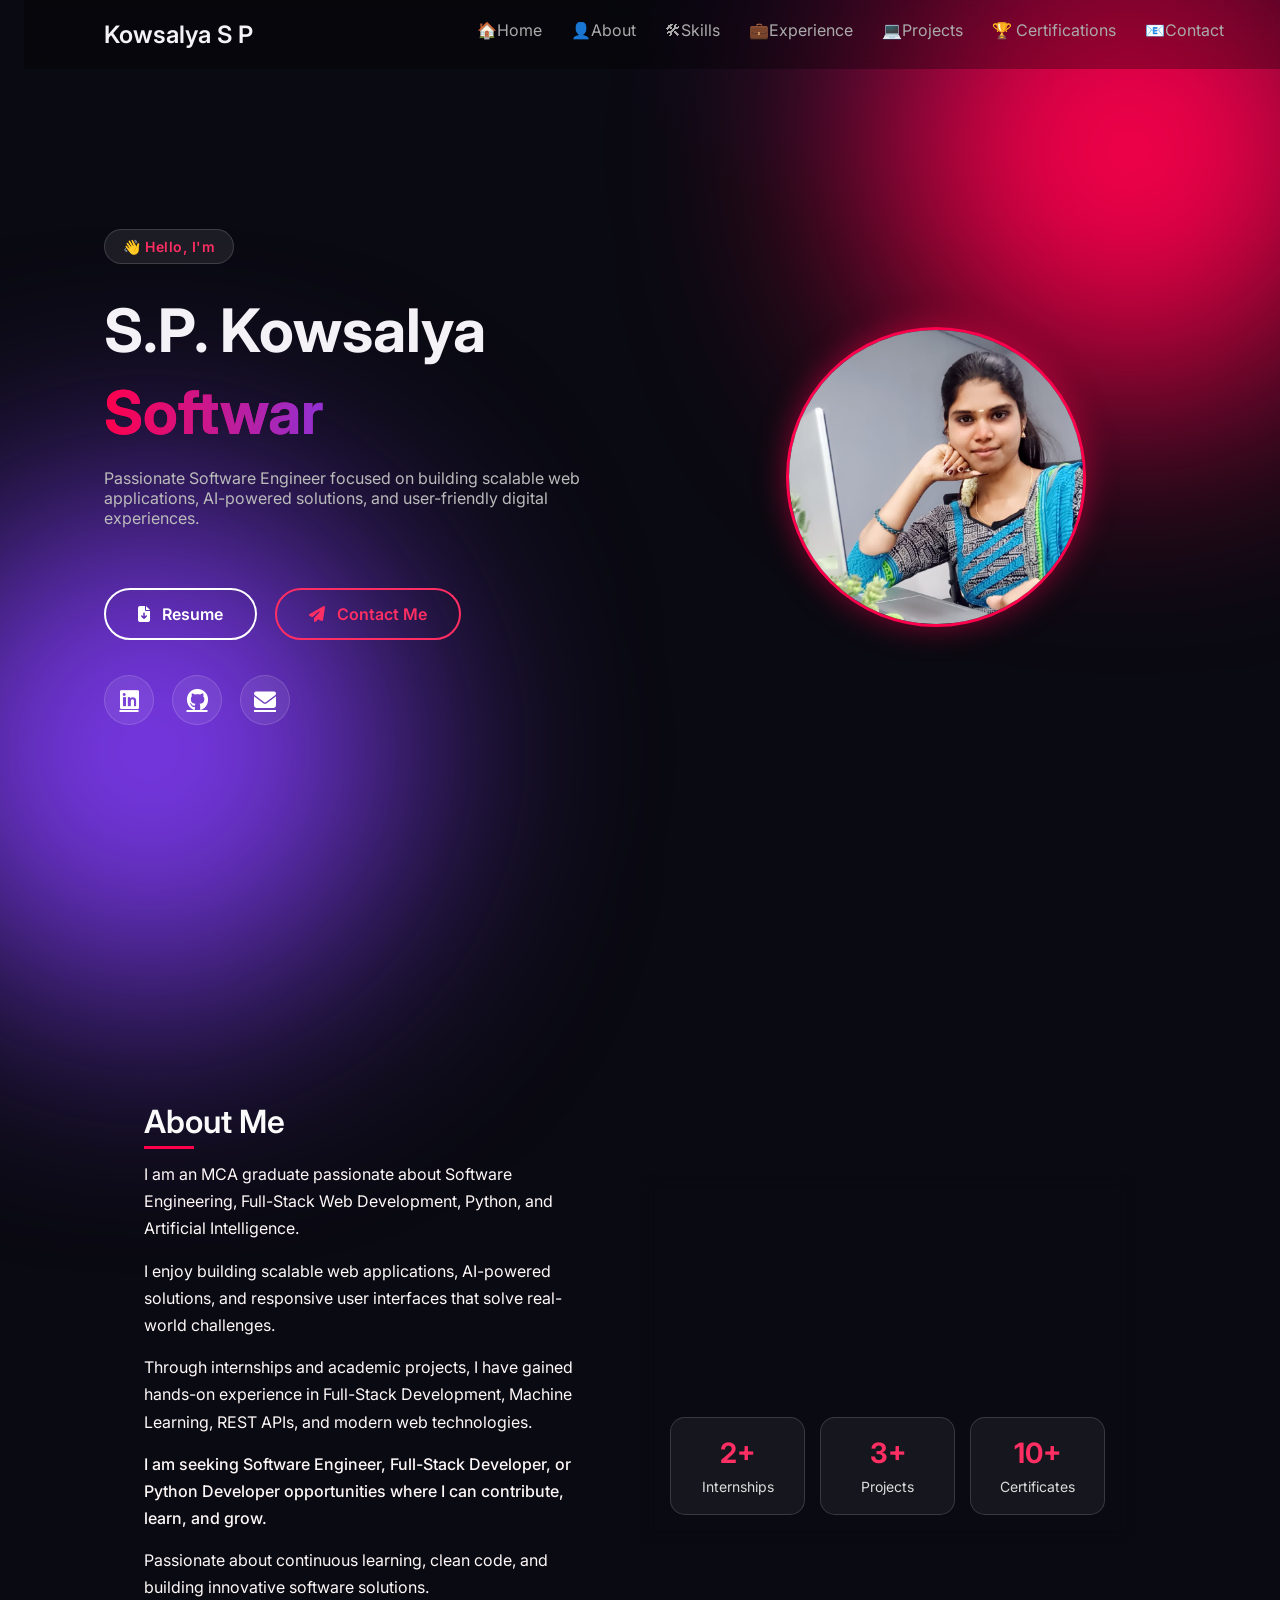
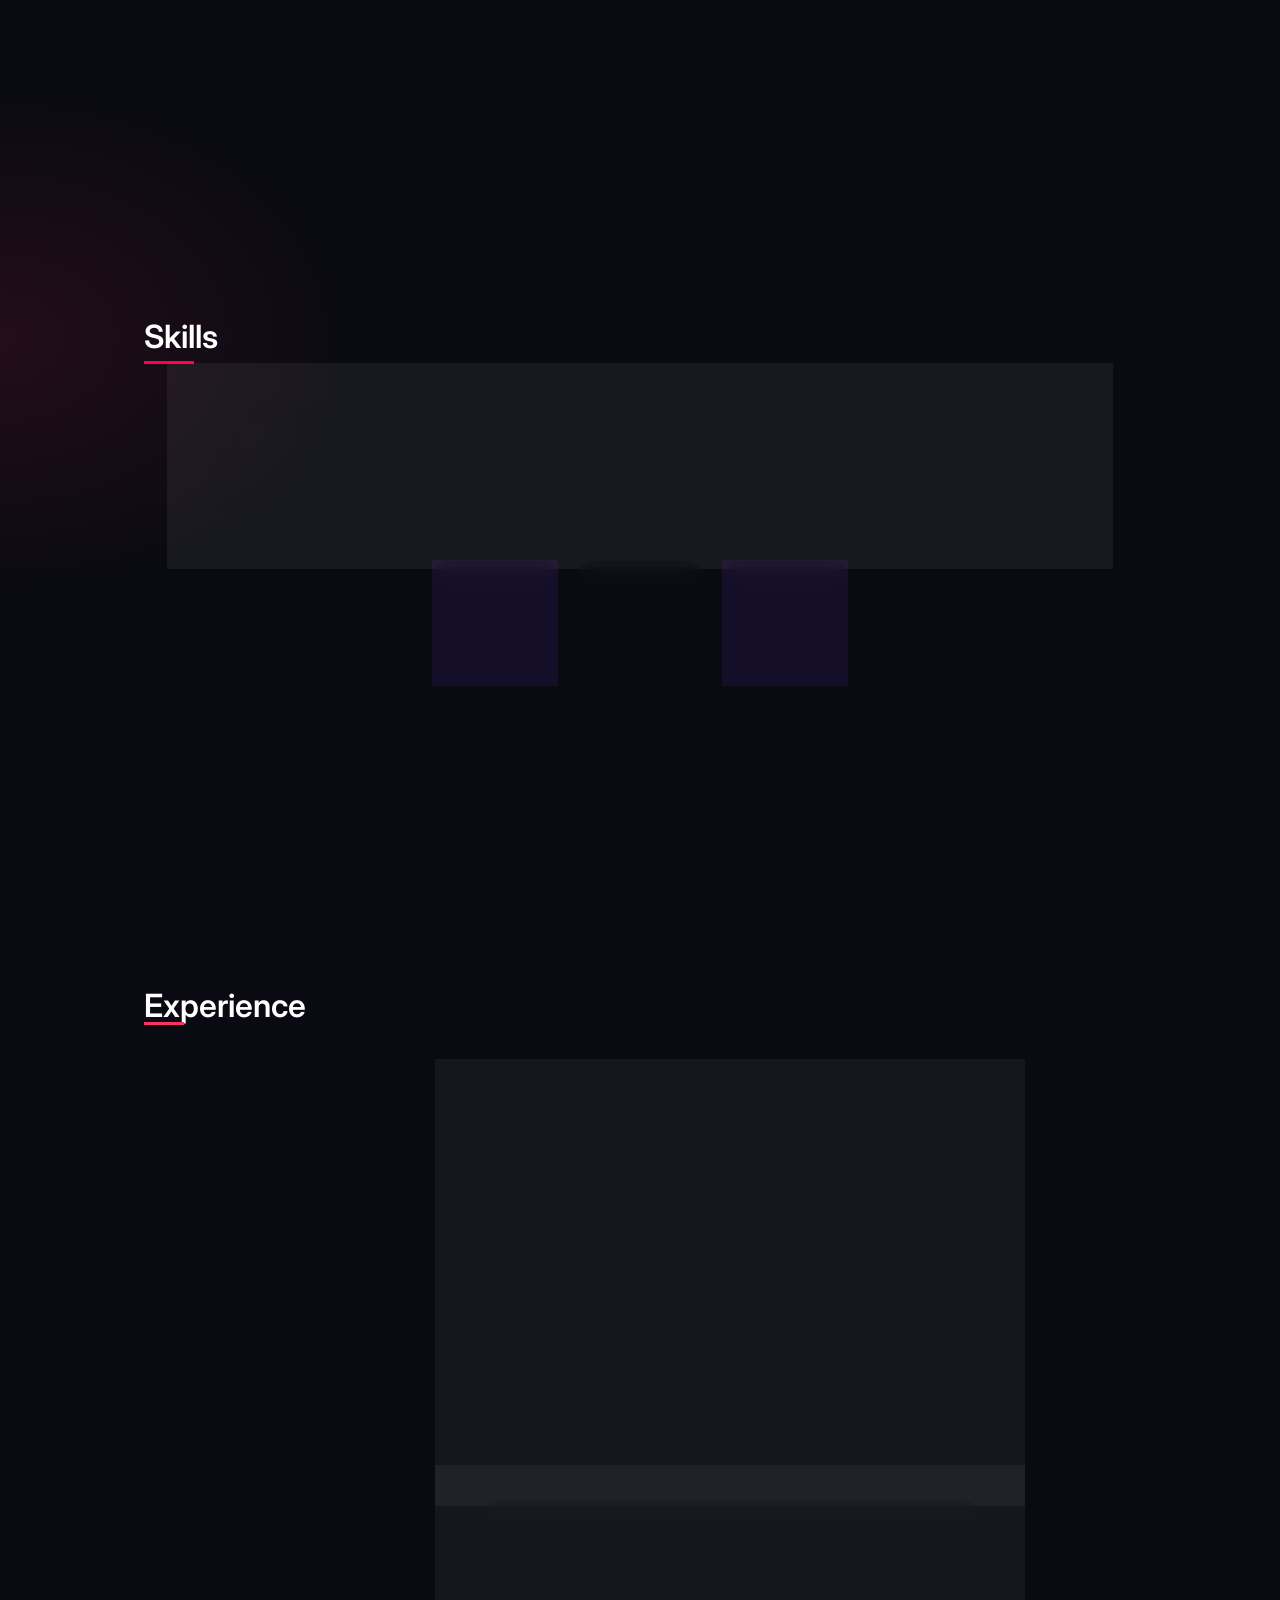
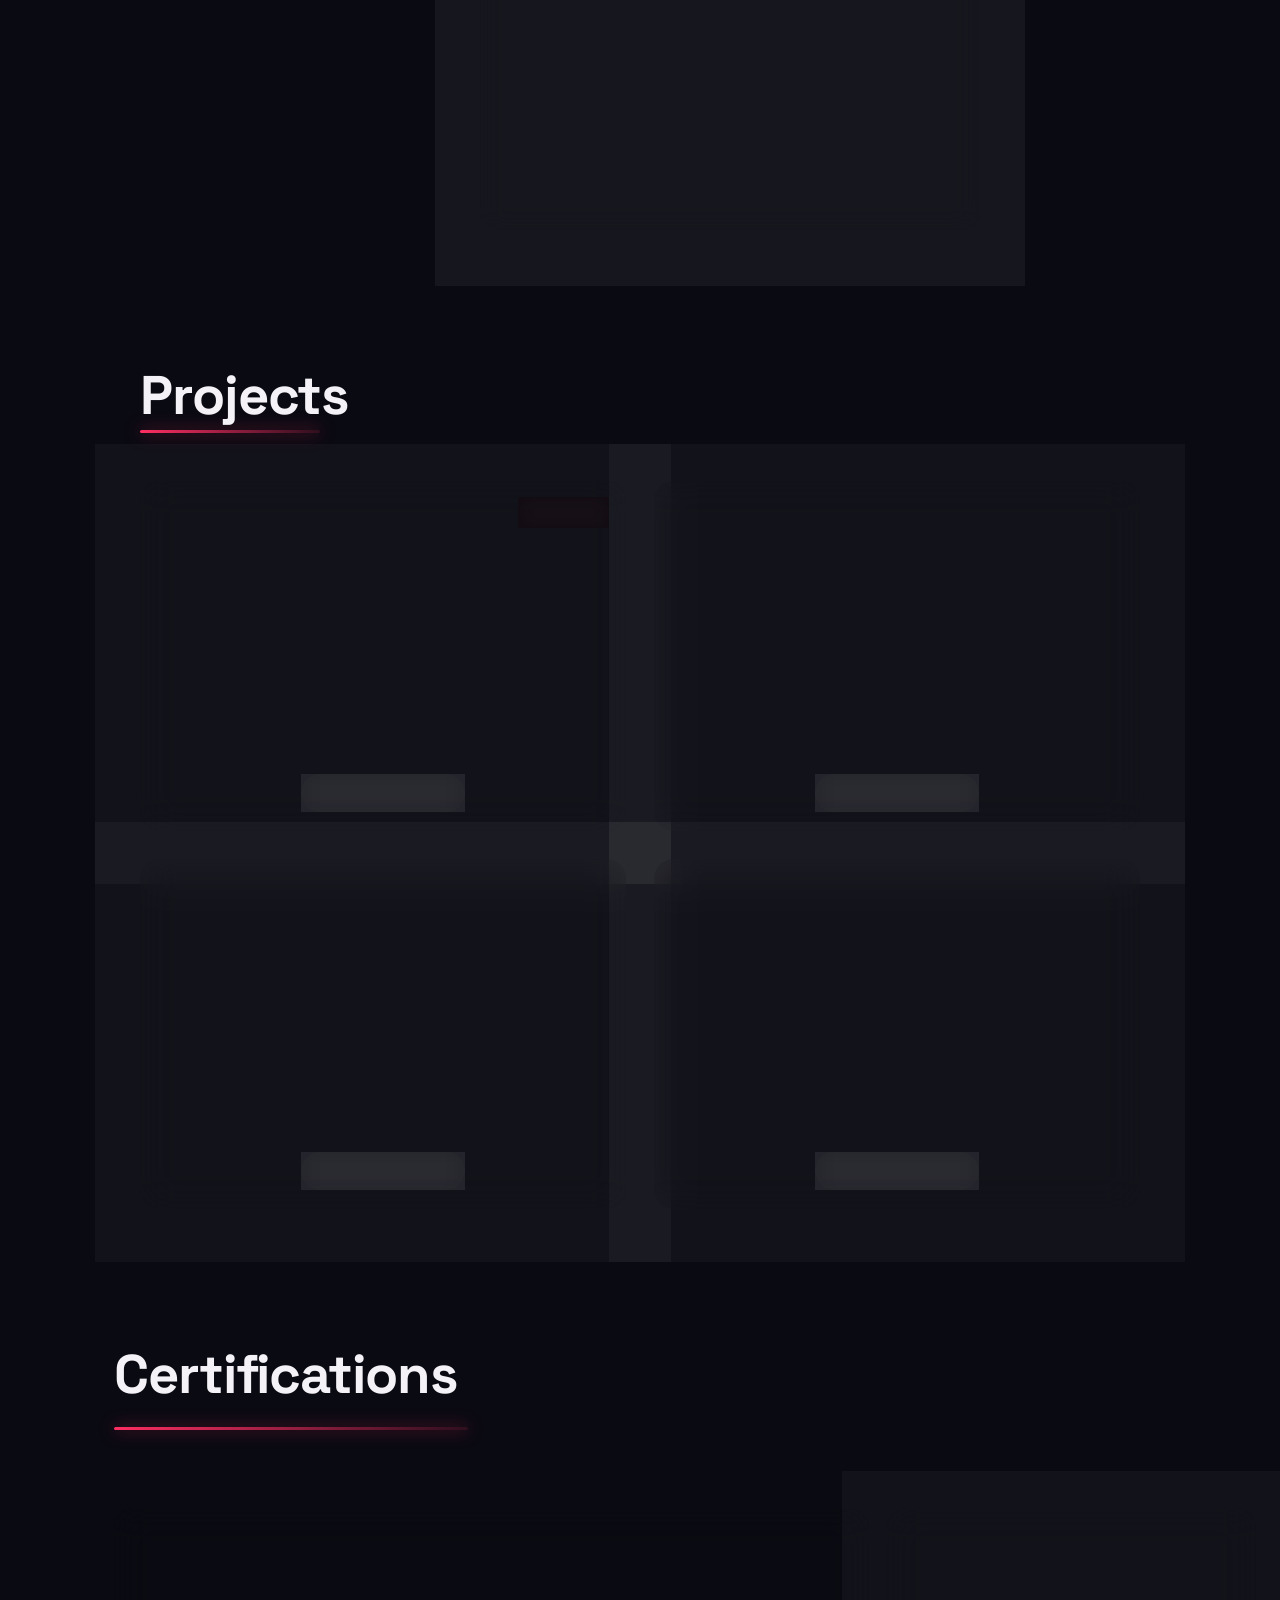
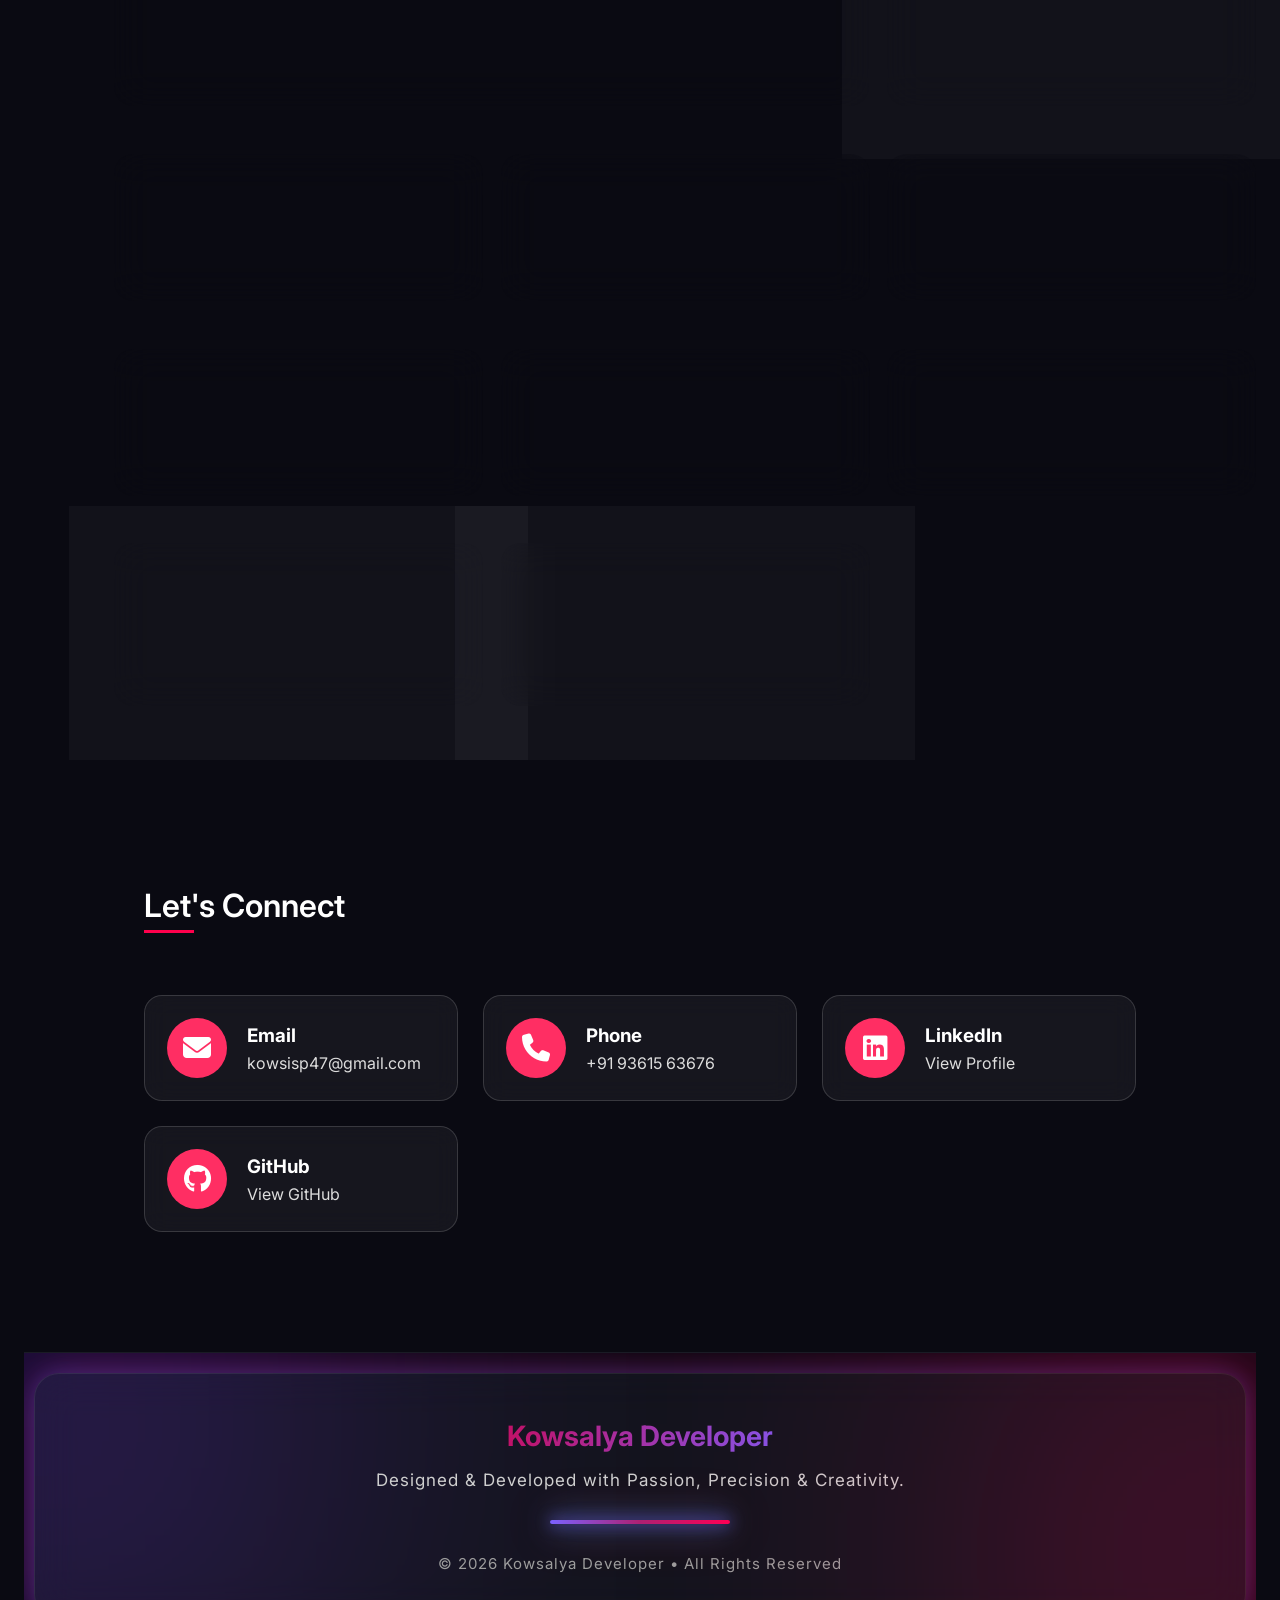
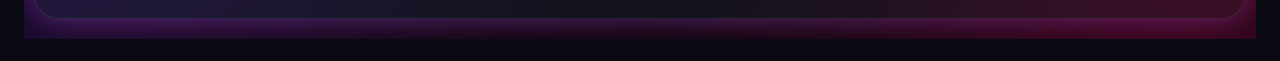
==== commit 481931c0: "Initial portfolio commit" ====
--- a/index.html
+++ b/index.html
@@ -1,754 +1,754 @@
-<!DOCTYPE html>
-<html lang="en">
-<head>
-<meta charset="UTF-8">
-<meta name="viewport" content="width=device-width, initial-scale=1.0">
-<title>Kowsalya Portfolio</title>
-
-<link rel="stylesheet" href="style.css">
-
-<link rel="preconnect" href="https://fonts.googleapis.com">
-<link href="https://fonts.googleapis.com/css2?family=Space+Grotesk:wght@500;600;700&family=Inter:wght@400;500;600&family=JetBrains+Mono:wght@400;500&display=swap" rel="stylesheet">
-<link rel="preconnect" href="https://fonts.googleapis.com">
-<link href="https://fonts.googleapis.com/css2?family=Space+Grotesk:wght@500;600;700&family=Inter:wght@400;500;600&family=JetBrains+Mono:wght@400;500&display=swap" rel="stylesheet">
-<link href="https://fonts.googleapis.com/css2?family=Poppins:wght@300;400;600;700&display=swap" rel="stylesheet">
-
-<!-- ICONS -->
-<link rel="stylesheet" href="https://cdnjs.cloudflare.com/ajax/libs/font-awesome/6.5.0/css/all.min.css">
-</head>
-
-<body>
-
-<div class="bg-glow red"></div>
-<div class="bg-glow purple"></div>
-
-<nav>
-  <h1>Kowsalya S P</h1>
-  <div>
-    <a href="#home">🏠Home</a>
-    <a href="#about">👤About</a>
-    <a href="#skills">🛠Skills</a>
-    <a href="#experience">💼Experience</a>
-    <a href="#projects">💻Projects</a>
-    <a href="#certifications">🏆  Certifications</a>
-    <a href="#contact">📧Contact</a>
-  </div>
-</nav>
-
-<!-- HERO -->
-<!-- HERO -->
-<section class="hero" id="home">
-
-  <!-- LEFT SIDE -->
-  <div class="hero-text">
-
-    <p class="hero-badge">
-      👋 Hello, I'm
-    </p>
-
-    <h2>
-      S.P. Kowsalya <br>
-
-      <span class="typing-wrapper">
-        <span id="typing"></span>
-      </span>
-    </h2>
-
-    <p class="desc">
-      Passionate Software Engineer focused on building scalable web applications,
-      AI-powered solutions, and user-friendly digital experiences.
-    </p>
-
-    <div class="hero-buttons">
-
-      <a href="./resume.pdf" target="_blank" class="btn">
-        <i class="fas fa-file-download"></i>
-        Resume
-      </a>
-
-      <a href="#contact" class="btn btn-outline">
-        <i class="fas fa-paper-plane"></i>
-        Contact Me
-      </a>
-
-    </div>
-
-    <div class="hero-social">
-
-      <a href="https://linkedin.com/in/kowsalya-73663a3b7" target="_blank">
-        <i class="fab fa-linkedin"></i>
-      </a>
-
-      <a href="https://github.com/kowsisp47" target="_blank">
-        <i class="fab fa-github"></i>
-      </a>
-
-      <a href="mailto:kowsisp47@gmail.com">
-        <i class="fas fa-envelope"></i>
-      </a>
-
-    </div>
-
-  </div>
-
-  <!-- RIGHT SIDE -->
-  <div class="hero-image">
-
-      <div class="profile">
-          <img src="images/kowsiii.jpeg" alt="Kowsalya">
-      </div>
-
-  </div>
-
-</section>
-<!-- ABOUT -->
-<section class="section hidden about-section" id="about">
-
-  <div class="about-container">
-
-    <!-- LEFT -->
-    <div class="about-text">
-    <h2>About Me</h2>
-
-    <p>
-        I am an MCA graduate passionate about Software Engineering, Full-Stack Web Development, Python, and Artificial Intelligence.
-    </p>
-
-    <p>
-        I enjoy building scalable web applications, AI-powered solutions, and responsive user interfaces that solve real-world challenges.
-    </p>
-
-    <p>
-        Through internships and academic projects, I have gained hands-on experience in Full-Stack Development, Machine Learning, REST APIs, and modern web technologies.
-    </p>
-
-    <p class="highlight">
-        I am seeking Software Engineer, Full-Stack Developer, or Python Developer opportunities where I can contribute, learn, and grow.
-    </p>
-
-    <p class="career-goal">
-        Passionate about continuous learning, clean code, and building innovative software solutions.
-    </p>
-</div>
-
-    <!-- RIGHT -->
-    <div class="about-box">
-
-      <h3>Quick Info</h3>
-
-      <ul>
-        <li>🎓 MCA Graduate (CGPA: 8.4)</li>
-        <li>💻 Software Engineer Aspirant</li>
-        <li>🌐 Full-Stack Developer</li>
-        <li>🤖 AI & Machine Learning Enthusiast</li>
-        <li>🏆 Gold Medalist – B.Com (Computer Applications)</li>
-      </ul>
-
-      <div class="about-stats">
-
-        <div class="stat-card">
-          <h4>2+</h4>
-          <span>Internships</span>
-        </div>
-
-        <div class="stat-card">
-          <h4>3+</h4>
-          <span>Projects</span>
-        </div>
-
-        <div class="stat-card">
-          <h4>10+</h4>
-          <span>Certificates</span>
-        </div>
-
-      </div>
-
-    </div>
-
-  </div>
-
-</section>
-
-<section class="section hidden" id="skills">
-
-    <h2>Skills</h2>
-
-    <!-- Skills Navigation -->
-    <div class="skills-nav">
-
-        <button class="tab-btn active" data-tab="languages">
-            <i class="fa-solid fa-code"></i>
-            <span>Languages</span>
-        </button>
-
-        <button class="tab-btn" data-tab="frontend">
-            <i class="fa-solid fa-laptop-code"></i>
-            <span>Frontend</span>
-        </button>
-
-        <button class="tab-btn" data-tab="backend">
-            <i class="fa-solid fa-server"></i>
-            <span>Backend</span>
-        </button>
-
-        <button class="tab-btn" data-tab="database">
-            <i class="fa-solid fa-database"></i>
-            <span>Database</span>
-        </button>
-
-        <button class="tab-btn" data-tab="aiml">
-            <i class="fa-solid fa-brain"></i>
-            <span>AI & ML</span>
-        </button>
-
-        <button class="tab-btn" data-tab="tools">
-            <i class="fa-solid fa-screwdriver-wrench"></i>
-            <span>Tools</span>
-        </button>
-
-    </div>
-
-    <!-- Languages -->
-    <div class="tab-content active" id="languages">
-
-        <div class="cards">
-            <div class="card"><i class="fa-brands fa-python"></i><p>Python</p></div>
-            <div class="card"><i class="fa-brands fa-java"></i><p>Java</p></div>
-            <div class="card"><i class="fa-solid fa-code"></i><p>C</p></div>
-        </div>
-
-    </div>
-
-    <!-- Frontend -->
-    <div class="tab-content" id="frontend">
-
-        <div class="cards">
-            <div class="card"><i class="fa-brands fa-html5"></i><p>HTML5</p></div>
-            <div class="card"><i class="fa-brands fa-css3-alt"></i><p>CSS3</p></div>
-            <div class="card"><i class="fa-brands fa-js"></i><p>JavaScript</p></div>
-            <div class="card"><i class="fa-brands fa-react"></i><p>React.js</p></div>
-            <div class="card"><i class="fa-brands fa-bootstrap"></i><p>Bootstrap</p></div>
-        </div>
-
-    </div>
-
-    <!-- Backend -->
-    <div class="tab-content" id="backend">
-
-        <div class="cards">
-            <div class="card"><i class="fa-brands fa-node-js"></i><p>Node.js</p></div>
-            <div class="card"><i class="fa-solid fa-server"></i><p>Express.js</p></div>
-            <div class="card"><i class="fa-solid fa-flask"></i><p>Flask</p></div>
-            <div class="card"><i class="fa-solid fa-plug"></i><p>REST APIs</p></div>
-        </div>
-
-    </div>
-
-    <!-- Database -->
-    <div class="tab-content" id="database">
-
-        <div class="cards">
-            <div class="card"><i class="fa-solid fa-database"></i><p>MySQL</p></div>
-            <div class="card"><i class="fa-solid fa-server"></i><p>MongoDB</p></div>
-            <div class="card"><i class="fa-solid fa-database"></i><p>SQLite</p></div>
-        </div>
-
-    </div>
-
-    <!-- AI & ML -->
-    <div class="tab-content" id="aiml">
-
-        <div class="cards">
-            <div class="card"><i class="fa-solid fa-brain"></i><p>TensorFlow</p></div>
-            <div class="card"><i class="fa-solid fa-eye"></i><p>OpenCV</p></div>
-            <div class="card"><i class="fa-solid fa-robot"></i><p>YOLO</p></div>
-            <div class="card"><i class="fa-solid fa-chart-line"></i><p>Scikit-learn</p></div>
-            <div class="card"><i class="fa-solid fa-table"></i><p>Pandas</p></div>
-            <div class="card"><i class="fa-solid fa-calculator"></i><p>NumPy</p></div>
-        </div>
-
-    </div>
-
-    <!-- Tools -->
-    <div class="tab-content" id="tools">
-
-        <div class="cards">
-            <div class="card"><i class="fa-brands fa-git-alt"></i><p>Git</p></div>
-            <div class="card"><i class="fa-brands fa-github"></i><p>GitHub</p></div>
-            <div class="card"><i class="fa-solid fa-code"></i><p>VS Code</p></div>
-            <div class="card"><i class="fa-brands fa-figma"></i><p>Figma</p></div>
-        </div>
-
-    </div>
-
-</section>
-<section id="experience" class="section">
-
-    <h2 class="section-title">Experience</h2>
-
-    <div class="experience-container">
-
-        <!-- Machine Learning Internship -->
-        <div class="experience-card">
-            <h3>🤖 Machine Learning Intern</h3>
-            <h4>Macvel Software Solutions</h4>
-
-            <p><strong>Duration:</strong> Feb 2026 – Apr 2026</p>
-
-            <p>
-                Developed a CNN-based road surface defect detection system for identifying potholes and road cracks.
-                Applied image preprocessing, trained deep learning models, and implemented three-level severity classification.
-            </p>
-
-            <p>
-                Integrated a YOLO-based detection API for model inference and evaluation, achieving approximately
-                <strong>95% accuracy</strong>.
-            </p>
-
-            <p>
-                <strong>Technologies:</strong>
-                Python, OpenCV, NumPy, TensorFlow, CNN, YOLO
-            </p>
-        </div>
-
-        <!-- Web Development Internship -->
-        <div class="experience-card">
-            <h3>💼 Web Development Intern</h3>
-            <h4>GETIN Technologies</h4>
-
-            <p><strong>Duration:</strong> May 2025 – June 2025</p>
-
-            <p>
-                Developed a RedBus-inspired web application for online bus ticket booking.
-                Implemented features including bus search, booking interface, and responsive UI using HTML, CSS, and JavaScript.
-                Built an Expense Tracker with CRUD operations, strengthening frontend development and problem-solving skills.
-            </p>
-
-            <p>
-                <strong>Technologies:</strong>
-                HTML, CSS, JavaScript
-            </p>
-        </div>
-
-    </div>
-
-</section>
-
-<!-- PROJECTS -->
-<section id="projects" class="projects-section">
-
-  <div class="projects-heading-wrap">
-    <h2 class="projects-heading">Projects</h2>
-    <div class="projects-heading-underline"></div>
-  </div>
-
-  <div class="projects-grid">
-
-    <!-- ================= PROJECT 1 ================= -->
-    <article class="project-card" data-project="1">
-      <div class="card-face card-front">
-        <div class="card-banner banner-1">
-          <img class="banner-img" src="images/mediction.jpeg" alt="...">
-          <div class="banner-scrim"></div>
-        </div>
-        <span class="status-badge"><span class="status-dot"></span>Ongoing</span>
-        <button class="explore-btn" type="button" data-action="explore">👆 Click to Explore</button>
-      </div>
-      <div class="card-face card-back">
-        <h3 class="back-title">🏥 Mediction AI</h3>
-        <p class="back-desc">AI-powered medical reporting system that converts doctor voice input into structured medical reports with speech recognition, medical terminology correction, patient history management, AI-generated reports, PDF generation, and database storage.</p>
-        <div class="tech-pills">
-          <span class="tech-pill">Python</span>
-          <span class="tech-pill">Flask</span>
-          <span class="tech-pill">SQLite</span>
-          <span class="tech-pill">Gemini AI</span>
-          <span class="tech-pill">REST API</span>
-        </div>
-        <div class="back-actions">
-          <a class="icon-btn"
-   href="https://github.com/kowsisp47/mediction-ai"
-   target="_blank"
-   rel="noopener">
-   🐙 GitHub
-</a>
-          <a class="icon-btn" href="mediction.html" target="_blank" rel="noopener">📄 Details</a>
-          <button class="back-btn" type="button" data-action="back">← Back</button>
-        </div>
-      </div>
-    </article>
-
-    <!-- ================= PROJECT 2 ================= -->
-    <article class="project-card" data-project="2">
-      <div class="card-face card-front">
-        <div class="card-banner banner-2">
-          <img class="banner-img" src="images/road.jpeg" alt="...">
-          <div class="banner-scrim"></div>
-        </div>
-        <button class="explore-btn" type="button" data-action="explore">👆 Click to Explore</button>
-      </div>
-      <div class="card-face card-back">
-        <h3 class="back-title">🤖 Road Surface Defect Detection</h3>
-        <p class="back-desc">Developed a deep learning model for road crack and pothole detection using CNN and image preprocessing. Integrated YOLO-based inference and implemented three-level severity classification achieving approximately 95% detection accuracy.</p>
-        <div class="tech-pills">
-          <span class="tech-pill">Python</span>
-          <span class="tech-pill">TensorFlow</span>
-          <span class="tech-pill">YOLO</span>
-          <span class="tech-pill">OpenCV</span>
-          <span class="tech-pill">NumPy</span>
-        </div>
-        <div class="back-actions">
-         <a class="icon-btn"
-   href="https://github.com/kowsisp47/CNN-Driven-Road-Defect-Detection-and-Severity-Evaluation"
-   target="_blank"
-   rel="noopener">
-   🐙 GitHub
-</a>
-          <a class="icon-btn" href="road.html" target="_blank" rel="noopener">📄 Details</a>
-          <button class="back-btn" type="button" data-action="back">← Back</button>
-        </div>
-      </div>
-    </article>
-
-    <!-- ================= PROJECT 3 ================= -->
-    <article class="project-card" data-project="3">
-      <div class="card-face card-front">
-        <div class="card-banner banner-3">
-          <img class="banner-img" src="images/expense.jpeg" alt="...">
-          <div class="banner-scrim"></div>
-        </div>
-        <button class="explore-btn" type="button" data-action="explore">👆 Click to Explore</button>
-      </div>
-      <div class="card-face card-back">
-        <h3 class="back-title">💰 Expense Tracker</h3>
-        <p class="back-desc">Built a MERN Stack Expense Tracker with authentication, CRUD operations, dashboard, expense categorization, and responsive interface.</p>
-        <div class="tech-pills">
-          <span class="tech-pill">React</span>
-          <span class="tech-pill">Node.js</span>
-          <span class="tech-pill">Express.js</span>
-          <span class="tech-pill">MongoDB</span>
-        </div>
-        <div class="back-actions">
-<a class="icon-btn"
-   href="https://github.com/kowsisp47/expense-tracker-mern"
-   target="_blank"
-   rel="noopener">
-   🐙 GitHub
-</a>          <a class="icon-btn" href="expense.html" target="_blank" rel="noopener">📄 Details</a>
-          <button class="back-btn" type="button" data-action="back">← Back</button>
-        </div>
-      </div>
-    </article>
-
-    <!-- ================= PROJECT 4 ================= -->
-    <article class="project-card" data-project="4">
-      <div class="card-face card-front">
-        <div class="card-banner banner-4">
-          <img class="banner-img" src="images/accounting.jpeg" alt="...">
-          <div class="banner-scrim"></div>
-        </div>
-        <button class="explore-btn" type="button" data-action="explore">👆 Click to Explore</button>
-      </div>
-      <div class="card-face card-back">
-        <h3 class="back-title">📊 Shop Management & Accounting System</h3>
-        <p class="back-desc">Desktop application inspired by Tally ERP for inventory management, customer records, billing, accounting, and database integration.</p>
-        <div class="tech-pills">
-          <span class="tech-pill">Java</span>
-          <span class="tech-pill">MySQL</span>
-          <span class="tech-pill">Java Swing</span>
-        </div>
-        <div class="back-actions">
-          <a class="icon-btn"
-   href="https://github.com/kowsisp47/Tally-project
-   "
-   target="_blank"
-   rel="noopener">
-   🐙 GitHub
-</a>
-          <a class="icon-btn" href="accounting.html" target="_blank" rel="noopener">📄 Details</a>
-          <button class="back-btn" type="button" data-action="back">← Back</button>
-        </div>
-      </div>
-    </article>
-
-  </div>
-</section>
-
-
-<section id="certifications"class="certs-section">
-
-  <div class="certs-heading-wrap">
-    <h2 class="certs-heading">Certifications</h2>
-    <div class="certs-heading-underline"></div>
-  </div>
-
-  <div class="certs-grid">
-
-    <!-- FEATURED -->
-    <button type="button" class="cert-card cert-featured"
-      data-title="Tata GenAI Powered Data Analytics Job Simulation"
-      data-issuer="Forage"
-      data-date="June 2026"
-      data-desc="Completed tasks in exploratory data analysis, risk profiling, AI-based delinquency prediction, and data storytelling for a collections strategy."
-      data-image="images/Forge.jpg">
-      <div class="cert-top">
-        <span class="cert-icon">🏢</span>
-        <span class="cert-issuer">FORAGE</span>
-
-        <span class="cert-date">June 2026</span>
-      </div>
-      <h3 class="cert-title">Tata GenAI Powered Data Analytics Job Simulation</h3>
-      <p class="cert-desc">Completed tasks in exploratory data analysis, risk profiling, 
-        AI-based delinquency prediction, and data storytelling for a collections strategy</p>
-      <span class="cert-view-hint">View Certificate →</span>
-    </button>
-
-    <!-- HACKERRANK -->
-    <button type="button" class="cert-card"
-      data-title="HackerRank Certifications"
-      data-issuer="HackerRank"
-      data-date=""
-      data-desc="A set of verified HackerRank certifications covering core programming and problem-solving skills."
-      data-badges="Python,Problem Solving,Java,Software Engineer"
-      data-image="images/hacker.jpg">
-      <div class="cert-top">
-        <span class="cert-icon">💻</span>
-        <span class="cert-issuer">HACKERRANK</span>
-
-      </div>
-      <h3 class="cert-title">HackerRank Certifications</h3>
-      <div class="cert-badges">
-        <span class="cert-badge">Python</span>
-        <span class="cert-badge">Problem Solving</span>
-        <span class="cert-badge">Java</span>
-        <span class="cert-badge">Software Engineer</span>
-      </div>
-      <span class="cert-view-hint">View Certificate →</span>
-    </button>
-
-    <!-- MERN -->
-    <button type="button" class="cert-card"
-      data-title="Industry-Ready Full Stack (MERN)"
-      data-issuer="DCE Technologies"
-      data-date=""
-      data-desc="A hands-on program covering the MongoDB, Express.js, React, and Node.js stack for building full-stack web applications."
-      data-image="images/dce.jpg">
-      
-      <div class="cert-top">
-        <span class="cert-icon">🧩</span>
-        <span class="cert-issuer">DCE TECHNOLOGIES</span>
-
-      </div>
-      <h3 class="cert-title">Industry-Ready Full Stack (MERN)</h3>
-      <span class="cert-view-hint">View Certificate →</span>
-    </button>
-
-    <!-- MICROSOFT LEARNATHON -->
-    <button type="button" class="cert-card"
-      data-title="Microsoft Learnathon"
-      data-issuer="Microsoft"
-      data-date=""
-      data-desc="Participated in Microsoft's Learnathon program, building practical skills through guided, hands-on learning modules."
-      data-image="images/micro.jpg">
-      <div class="cert-top">
-        <span class="cert-icon">🪟</span>
-        <span class="cert-issuer">MICROSOFT</span>
-
-      </div>
-      <h3 class="cert-title">Microsoft Learnathon</h3>
-      <span class="cert-view-hint">View Certificate →</span>
-    </button>
-
-    <!-- NOVITECH -->
-    <button type="button" class="cert-card"
-      data-title="Data Analytics"
-      data-issuer="NoviTech"
-      data-date=""
-      data-desc="Completed a data analytics program covering core analytical techniques and tools."
-      data-image="images/Novi.jpeg">
-      <div class="cert-top">
-        <span class="cert-icon">📊</span>
-        <span class="cert-issuer">NOVITECH</span>
-
-      </div>
-      <h3 class="cert-title">Data Analytics</h3>
-      <span class="cert-view-hint">View Certificate →</span>
-    </button>
-
-    <!-- NPTEL -->
-    <button type="button" class="cert-card"
-      data-title="Graphic Design"
-      data-issuer="NPTEL"
-      data-date=""
-      data-desc="Completed an NPTEL course covering the fundamentals and principles of graphic design."
-      data-image="images/nptel.jpeg">
-      <div class="cert-top">
-        <span class="cert-icon">🎨</span>
-      <span class="cert-issuer">NPTEL</span>
-
-      </div>
-      <h3 class="cert-title">Graphic Design</h3>
-      <span class="cert-view-hint">View Certificate →</span>
-    </button>
-
-    <!-- COURSERA UX -->
-    <button type="button" class="cert-card"
-      data-title="UX Design"
-      data-issuer="Coursera"
-      data-date=""
-      data-desc="Completed a Coursera specialization covering user experience research, wireframing, and design principles."
-      data-image="images/cousera.jpeg">
-      <div class="cert-top">
-        <span class="cert-icon">🖌️</span>
-        <span class="cert-issuer">COURSERA</span>
-
-      </div>
-      <h3 class="cert-title">UX Design</h3>
-      <span class="cert-view-hint">View Certificate →</span>
-    </button>
-
-    <!-- WADHWANI -->
-    <button type="button" class="cert-card"
-      data-title="Self Presentation & Effective Speaking and Listening Skills"
-      data-issuer="Wadhwani Foundation"
-      data-date=""
-      data-desc="Completed Wadhwani Foundation microcertifications in Self Presentation and Effective Speaking and Listening Skills, developed through in-class and online training."      
-      data-image="images/Wadhwani2.jpg">
-      <div class="cert-top">
-        <span class="cert-icon">🌱</span>
-        <span class="cert-issuer">WADHWANI FOUNDATION</span>
-
-      </div>
-      <h3 class="cert-title">Employability &amp; Foundational Skills</h3>
-      <span class="cert-view-hint">View Certificate →</span>
-    </button>
-
-    <!-- PYTHON RECCSAR -->
-    <button type="button" class="cert-card"
-      data-title="Hands-on Python — Learn by Doing"
-      data-issuer="Reccsar Pvt. Ltd"
-      data-date=""
-      data-desc="Completed a practical, project-based Python course focused on learning through hands-on exercises."
-     data-image="images/Reccsar.jpg">>
-      <div class="cert-top">
-        <span class="cert-icon">🐍</span>
-        <span class="cert-issuer">RECCSAR PVT. LTD</span>
-
-      </div>
-      <h3 class="cert-title">Hands-on Python — Learn by Doing</h3>
-      <span class="cert-view-hint">View Certificate →</span>
-    </button>
-
-    <!-- MONGODB -->
-    <button type="button" class="cert-card"
-      data-title="MongoDB Basics for Students"
-      data-issuer="MongoDB Inc."
-      data-date=""
-      data-desc="Completed MongoDB Inc.'s foundational course on core database concepts and MongoDB basics."
-      data-image="images/mongo.jpg">
-      <div class="cert-top">
-        <span class="cert-icon">🍃</span>
-        <span class="cert-issuer">MONGODB INC.</span>
-
-      </div>
-      <h3 class="cert-title">MongoDB Basics for Students</h3>
-      <span class="cert-view-hint">View Certificate →</span>
-    </button>
-
-  </div>
-</section>
-
-<!-- ============================================================
-     CERTIFICATE MODAL
-     ============================================================ -->
-<div class="cert-modal-backdrop" id="certModalBackdrop">
-  <div class="cert-modal" role="dialog" aria-modal="true" aria-labelledby="certModalTitle">
-    <button type="button" class="cert-modal-close" id="certModalClose" aria-label="Close">✕</button>
-
-    <div class="cert-modal-image" id="certModalImageWrap"></div>
-
-  </div>
-</div>
-<!-- CONTACT -->
-<section id="contact" class="section">
-    <h2 class="section-title">Let's Connect</h2>
-
-    <div class="contact-container">
-
-        <div class="contact-card">
-            <span class="contact-icon">
-                <i class="fas fa-envelope"></i>
-            </span>
-
-            <div>
-                <h3>Email</h3>
-                <a href="mailto:kowsisp47@gmail.com">
-                    kowsisp47@gmail.com
-                </a>
-            </div>
-        </div>
-
-        <div class="contact-card">
-            <span class="contact-icon">
-                <i class="fas fa-phone"></i>
-            </span>
-
-            <div>
-                <h3>Phone</h3>
-                <a href="tel:+919361563676">
-                    +91 93615 63676
-                </a>
-            </div>
-        </div>
-
-        <div class="contact-card">
-            <span class="contact-icon">
-                <i class="fab fa-linkedin"></i>
-            </span>
-
-            <div>
-                <h3>LinkedIn</h3>
-                <a href="https://linkedin.com/in/kowsalya-73663a3b7" target="_blank">
-                    View Profile
-                </a>
-            </div>
-        </div>
-
-        <div class="contact-card">
-            <span class="contact-icon">
-                <i class="fab fa-github"></i>
-            </span>
-
-            <div>
-                <h3>GitHub</h3>
-                <a href="https://github.com/kowsisp47" target="_blank">
-                    View GitHub
-                </a>
-            </div>
-        </div>
-
-    </div>
-</section>
-<footer class="footer">
-<div class="footer-card">
-    <div class="footer-glow"></div>
-
-    <div class="footer-container">
-
-        <h2>Kowsalya Developer</h2>
-
-        <p class="footer-desc">
-            Designed & Developed with Passion, Precision & Creativity.
-        </p>
-
-        <div class="footer-line"></div>
-
-        <p class="copyright">
-            © 2026 Kowsalya Developer • All Rights Reserved
-        </p>
-
-    </div>
-</div>
-</footer>
-<script src="script.js"></script>
-</body>
+<!DOCTYPE html>
+<html lang="en">
+<head>
+<meta charset="UTF-8">
+<meta name="viewport" content="width=device-width, initial-scale=1.0">
+<title>Kowsalya Portfolio</title>
+
+<link rel="stylesheet" href="style.css">
+
+<link rel="preconnect" href="https://fonts.googleapis.com">
+<link href="https://fonts.googleapis.com/css2?family=Space+Grotesk:wght@500;600;700&family=Inter:wght@400;500;600&family=JetBrains+Mono:wght@400;500&display=swap" rel="stylesheet">
+<link rel="preconnect" href="https://fonts.googleapis.com">
+<link href="https://fonts.googleapis.com/css2?family=Space+Grotesk:wght@500;600;700&family=Inter:wght@400;500;600&family=JetBrains+Mono:wght@400;500&display=swap" rel="stylesheet">
+<link href="https://fonts.googleapis.com/css2?family=Poppins:wght@300;400;600;700&display=swap" rel="stylesheet">
+
+<!-- ICONS -->
+<link rel="stylesheet" href="https://cdnjs.cloudflare.com/ajax/libs/font-awesome/6.5.0/css/all.min.css">
+</head>
+
+<body>
+
+<div class="bg-glow red"></div>
+<div class="bg-glow purple"></div>
+
+<nav>
+  <h1>Kowsalya S P</h1>
+  <div>
+    <a href="#home">🏠Home</a>
+    <a href="#about">👤About</a>
+    <a href="#skills">🛠Skills</a>
+    <a href="#experience">💼Experience</a>
+    <a href="#projects">💻Projects</a>
+    <a href="#certifications">🏆  Certifications</a>
+    <a href="#contact">📧Contact</a>
+  </div>
+</nav>
+
+<!-- HERO -->
+<!-- HERO -->
+<section class="hero" id="home">
+
+  <!-- LEFT SIDE -->
+  <div class="hero-text">
+
+    <p class="hero-badge">
+      👋 Hello, I'm
+    </p>
+
+    <h2>
+      S.P. Kowsalya <br>
+
+      <span class="typing-wrapper">
+        <span id="typing"></span>
+      </span>
+    </h2>
+
+    <p class="desc">
+      Passionate Software Engineer focused on building scalable web applications,
+      AI-powered solutions, and user-friendly digital experiences.
+    </p>
+
+    <div class="hero-buttons">
+
+      <a href="./resume.pdf" target="_blank" class="btn">
+        <i class="fas fa-file-download"></i>
+        Resume
+      </a>
+
+      <a href="#contact" class="btn btn-outline">
+        <i class="fas fa-paper-plane"></i>
+        Contact Me
+      </a>
+
+    </div>
+
+    <div class="hero-social">
+
+      <a href="https://linkedin.com/in/kowsalya-73663a3b7" target="_blank">
+        <i class="fab fa-linkedin"></i>
+      </a>
+
+      <a href="https://github.com/kowsisp47" target="_blank">
+        <i class="fab fa-github"></i>
+      </a>
+
+      <a href="mailto:kowsisp47@gmail.com">
+        <i class="fas fa-envelope"></i>
+      </a>
+
+    </div>
+
+  </div>
+
+  <!-- RIGHT SIDE -->
+  <div class="hero-image">
+
+      <div class="profile">
+          <img src="images/kowsiii.jpeg" alt="Kowsalya">
+      </div>
+
+  </div>
+
+</section>
+<!-- ABOUT -->
+<section class="section hidden about-section" id="about">
+
+  <div class="about-container">
+
+    <!-- LEFT -->
+    <div class="about-text">
+    <h2>About Me</h2>
+
+    <p>
+        I am an MCA graduate passionate about Software Engineering, Full-Stack Web Development, Python, and Artificial Intelligence.
+    </p>
+
+    <p>
+        I enjoy building scalable web applications, AI-powered solutions, and responsive user interfaces that solve real-world challenges.
+    </p>
+
+    <p>
+        Through internships and academic projects, I have gained hands-on experience in Full-Stack Development, Machine Learning, REST APIs, and modern web technologies.
+    </p>
+
+    <p class="highlight">
+        I am seeking Software Engineer, Full-Stack Developer, or Python Developer opportunities where I can contribute, learn, and grow.
+    </p>
+
+    <p class="career-goal">
+        Passionate about continuous learning, clean code, and building innovative software solutions.
+    </p>
+</div>
+
+    <!-- RIGHT -->
+    <div class="about-box">
+
+      <h3>Quick Info</h3>
+
+      <ul>
+        <li>🎓 MCA Graduate (CGPA: 8.4)</li>
+        <li>💻 Software Engineer Aspirant</li>
+        <li>🌐 Full-Stack Developer</li>
+        <li>🤖 AI & Machine Learning Enthusiast</li>
+        <li>🏆 Gold Medalist – B.Com (Computer Applications)</li>
+      </ul>
+
+      <div class="about-stats">
+
+        <div class="stat-card">
+          <h4>2+</h4>
+          <span>Internships</span>
+        </div>
+
+        <div class="stat-card">
+          <h4>3+</h4>
+          <span>Projects</span>
+        </div>
+
+        <div class="stat-card">
+          <h4>10+</h4>
+          <span>Certificates</span>
+        </div>
+
+      </div>
+
+    </div>
+
+  </div>
+
+</section>
+
+<section class="section hidden" id="skills">
+
+    <h2>Skills</h2>
+
+    <!-- Skills Navigation -->
+    <div class="skills-nav">
+
+        <button class="tab-btn active" data-tab="languages">
+            <i class="fa-solid fa-code"></i>
+            <span>Languages</span>
+        </button>
+
+        <button class="tab-btn" data-tab="frontend">
+            <i class="fa-solid fa-laptop-code"></i>
+            <span>Frontend</span>
+        </button>
+
+        <button class="tab-btn" data-tab="backend">
+            <i class="fa-solid fa-server"></i>
+            <span>Backend</span>
+        </button>
+
+        <button class="tab-btn" data-tab="database">
+            <i class="fa-solid fa-database"></i>
+            <span>Database</span>
+        </button>
+
+        <button class="tab-btn" data-tab="aiml">
+            <i class="fa-solid fa-brain"></i>
+            <span>AI & ML</span>
+        </button>
+
+        <button class="tab-btn" data-tab="tools">
+            <i class="fa-solid fa-screwdriver-wrench"></i>
+            <span>Tools</span>
+        </button>
+
+    </div>
+
+    <!-- Languages -->
+    <div class="tab-content active" id="languages">
+
+        <div class="cards">
+            <div class="card"><i class="fa-brands fa-python"></i><p>Python</p></div>
+            <div class="card"><i class="fa-brands fa-java"></i><p>Java</p></div>
+            <div class="card"><i class="fa-solid fa-code"></i><p>C</p></div>
+        </div>
+
+    </div>
+
+    <!-- Frontend -->
+    <div class="tab-content" id="frontend">
+
+        <div class="cards">
+            <div class="card"><i class="fa-brands fa-html5"></i><p>HTML5</p></div>
+            <div class="card"><i class="fa-brands fa-css3-alt"></i><p>CSS3</p></div>
+            <div class="card"><i class="fa-brands fa-js"></i><p>JavaScript</p></div>
+            <div class="card"><i class="fa-brands fa-react"></i><p>React.js</p></div>
+            <div class="card"><i class="fa-brands fa-bootstrap"></i><p>Bootstrap</p></div>
+        </div>
+
+    </div>
+
+    <!-- Backend -->
+    <div class="tab-content" id="backend">
+
+        <div class="cards">
+            <div class="card"><i class="fa-brands fa-node-js"></i><p>Node.js</p></div>
+            <div class="card"><i class="fa-solid fa-server"></i><p>Express.js</p></div>
+            <div class="card"><i class="fa-solid fa-flask"></i><p>Flask</p></div>
+            <div class="card"><i class="fa-solid fa-plug"></i><p>REST APIs</p></div>
+        </div>
+
+    </div>
+
+    <!-- Database -->
+    <div class="tab-content" id="database">
+
+        <div class="cards">
+            <div class="card"><i class="fa-solid fa-database"></i><p>MySQL</p></div>
+            <div class="card"><i class="fa-solid fa-server"></i><p>MongoDB</p></div>
+            <div class="card"><i class="fa-solid fa-database"></i><p>SQLite</p></div>
+        </div>
+
+    </div>
+
+    <!-- AI & ML -->
+    <div class="tab-content" id="aiml">
+
+        <div class="cards">
+            <div class="card"><i class="fa-solid fa-brain"></i><p>TensorFlow</p></div>
+            <div class="card"><i class="fa-solid fa-eye"></i><p>OpenCV</p></div>
+            <div class="card"><i class="fa-solid fa-robot"></i><p>YOLO</p></div>
+            <div class="card"><i class="fa-solid fa-chart-line"></i><p>Scikit-learn</p></div>
+            <div class="card"><i class="fa-solid fa-table"></i><p>Pandas</p></div>
+            <div class="card"><i class="fa-solid fa-calculator"></i><p>NumPy</p></div>
+        </div>
+
+    </div>
+
+    <!-- Tools -->
+    <div class="tab-content" id="tools">
+
+        <div class="cards">
+            <div class="card"><i class="fa-brands fa-git-alt"></i><p>Git</p></div>
+            <div class="card"><i class="fa-brands fa-github"></i><p>GitHub</p></div>
+            <div class="card"><i class="fa-solid fa-code"></i><p>VS Code</p></div>
+            <div class="card"><i class="fa-brands fa-figma"></i><p>Figma</p></div>
+        </div>
+
+    </div>
+
+</section>
+<section id="experience" class="section">
+
+    <h2 class="section-title">Experience</h2>
+
+    <div class="experience-container">
+
+        <!-- Machine Learning Internship -->
+        <div class="experience-card">
+            <h3>🤖 Machine Learning Intern</h3>
+            <h4>Macvel Software Solutions</h4>
+
+            <p><strong>Duration:</strong> Feb 2026 – Apr 2026</p>
+
+            <p>
+                Developed a CNN-based road surface defect detection system for identifying potholes and road cracks.
+                Applied image preprocessing, trained deep learning models, and implemented three-level severity classification.
+            </p>
+
+            <p>
+                Integrated a YOLO-based detection API for model inference and evaluation, achieving approximately
+                <strong>95% accuracy</strong>.
+            </p>
+
+            <p>
+                <strong>Technologies:</strong>
+                Python, OpenCV, NumPy, TensorFlow, CNN, YOLO
+            </p>
+        </div>
+
+        <!-- Web Development Internship -->
+        <div class="experience-card">
+            <h3>💼 Web Development Intern</h3>
+            <h4>GETIN Technologies</h4>
+
+            <p><strong>Duration:</strong> May 2025 – June 2025</p>
+
+            <p>
+                Developed a RedBus-inspired web application for online bus ticket booking.
+                Implemented features including bus search, booking interface, and responsive UI using HTML, CSS, and JavaScript.
+                Built an Expense Tracker with CRUD operations, strengthening frontend development and problem-solving skills.
+            </p>
+
+            <p>
+                <strong>Technologies:</strong>
+                HTML, CSS, JavaScript
+            </p>
+        </div>
+
+    </div>
+
+</section>
+
+<!-- PROJECTS -->
+<section id="projects" class="projects-section">
+
+  <div class="projects-heading-wrap">
+    <h2 class="projects-heading">Projects</h2>
+    <div class="projects-heading-underline"></div>
+  </div>
+
+  <div class="projects-grid">
+
+    <!-- ================= PROJECT 1 ================= -->
+    <article class="project-card" data-project="1">
+      <div class="card-face card-front">
+        <div class="card-banner banner-1">
+          <img class="banner-img" src="images/mediction.jpeg" alt="...">
+          <div class="banner-scrim"></div>
+        </div>
+        <span class="status-badge"><span class="status-dot"></span>Ongoing</span>
+        <button class="explore-btn" type="button" data-action="explore">👆 Click to Explore</button>
+      </div>
+      <div class="card-face card-back">
+        <h3 class="back-title">🏥 Mediction AI</h3>
+        <p class="back-desc">AI-powered medical reporting system that converts doctor voice input into structured medical reports with speech recognition, medical terminology correction, patient history management, AI-generated reports, PDF generation, and database storage.</p>
+        <div class="tech-pills">
+          <span class="tech-pill">Python</span>
+          <span class="tech-pill">Flask</span>
+          <span class="tech-pill">SQLite</span>
+          <span class="tech-pill">Gemini AI</span>
+          <span class="tech-pill">REST API</span>
+        </div>
+        <div class="back-actions">
+          <a class="icon-btn"
+   href="https://github.com/kowsisp47/mediction-ai"
+   target="_blank"
+   rel="noopener">
+   🐙 GitHub
+</a>
+          <a class="icon-btn" href="mediction.html" target="_blank" rel="noopener">📄 Details</a>
+          <button class="back-btn" type="button" data-action="back">← Back</button>
+        </div>
+      </div>
+    </article>
+
+    <!-- ================= PROJECT 2 ================= -->
+    <article class="project-card" data-project="2">
+      <div class="card-face card-front">
+        <div class="card-banner banner-2">
+          <img class="banner-img" src="images/road.jpeg" alt="...">
+          <div class="banner-scrim"></div>
+        </div>
+        <button class="explore-btn" type="button" data-action="explore">👆 Click to Explore</button>
+      </div>
+      <div class="card-face card-back">
+        <h3 class="back-title">🤖 Road Surface Defect Detection</h3>
+        <p class="back-desc">Developed a deep learning model for road crack and pothole detection using CNN and image preprocessing. Integrated YOLO-based inference and implemented three-level severity classification achieving approximately 95% detection accuracy.</p>
+        <div class="tech-pills">
+          <span class="tech-pill">Python</span>
+          <span class="tech-pill">TensorFlow</span>
+          <span class="tech-pill">YOLO</span>
+          <span class="tech-pill">OpenCV</span>
+          <span class="tech-pill">NumPy</span>
+        </div>
+        <div class="back-actions">
+         <a class="icon-btn"
+   href="https://github.com/kowsisp47/CNN-Driven-Road-Defect-Detection-and-Severity-Evaluation"
+   target="_blank"
+   rel="noopener">
+   🐙 GitHub
+</a>
+          <a class="icon-btn" href="road.html" target="_blank" rel="noopener">📄 Details</a>
+          <button class="back-btn" type="button" data-action="back">← Back</button>
+        </div>
+      </div>
+    </article>
+
+    <!-- ================= PROJECT 3 ================= -->
+    <article class="project-card" data-project="3">
+      <div class="card-face card-front">
+        <div class="card-banner banner-3">
+          <img class="banner-img" src="images/expense.jpeg" alt="...">
+          <div class="banner-scrim"></div>
+        </div>
+        <button class="explore-btn" type="button" data-action="explore">👆 Click to Explore</button>
+      </div>
+      <div class="card-face card-back">
+        <h3 class="back-title">💰 Expense Tracker</h3>
+        <p class="back-desc">Built a MERN Stack Expense Tracker with authentication, CRUD operations, dashboard, expense categorization, and responsive interface.</p>
+        <div class="tech-pills">
+          <span class="tech-pill">React</span>
+          <span class="tech-pill">Node.js</span>
+          <span class="tech-pill">Express.js</span>
+          <span class="tech-pill">MongoDB</span>
+        </div>
+        <div class="back-actions">
+<a class="icon-btn"
+   href="https://github.com/kowsisp47/expense-tracker-mern"
+   target="_blank"
+   rel="noopener">
+   🐙 GitHub
+</a>          <a class="icon-btn" href="expense.html" target="_blank" rel="noopener">📄 Details</a>
+          <button class="back-btn" type="button" data-action="back">← Back</button>
+        </div>
+      </div>
+    </article>
+
+    <!-- ================= PROJECT 4 ================= -->
+    <article class="project-card" data-project="4">
+      <div class="card-face card-front">
+        <div class="card-banner banner-4">
+          <img class="banner-img" src="images/accounting.jpeg" alt="...">
+          <div class="banner-scrim"></div>
+        </div>
+        <button class="explore-btn" type="button" data-action="explore">👆 Click to Explore</button>
+      </div>
+      <div class="card-face card-back">
+        <h3 class="back-title">📊 Shop Management & Accounting System</h3>
+        <p class="back-desc">Desktop application inspired by Tally ERP for inventory management, customer records, billing, accounting, and database integration.</p>
+        <div class="tech-pills">
+          <span class="tech-pill">Java</span>
+          <span class="tech-pill">MySQL</span>
+          <span class="tech-pill">Java Swing</span>
+        </div>
+        <div class="back-actions">
+          <a class="icon-btn"
+   href="https://github.com/kowsisp47/Tally-project
+   "
+   target="_blank"
+   rel="noopener">
+   🐙 GitHub
+</a>
+          <a class="icon-btn" href="accounting.html" target="_blank" rel="noopener">📄 Details</a>
+          <button class="back-btn" type="button" data-action="back">← Back</button>
+        </div>
+      </div>
+    </article>
+
+  </div>
+</section>
+
+
+<section id="certifications"class="certs-section">
+
+  <div class="certs-heading-wrap">
+    <h2 class="certs-heading">Certifications</h2>
+    <div class="certs-heading-underline"></div>
+  </div>
+
+  <div class="certs-grid">
+
+    <!-- FEATURED -->
+    <button type="button" class="cert-card cert-featured"
+      data-title="Tata GenAI Powered Data Analytics Job Simulation"
+      data-issuer="Forage"
+      data-date="June 2026"
+      data-desc="Completed tasks in exploratory data analysis, risk profiling, AI-based delinquency prediction, and data storytelling for a collections strategy."
+      data-image="images/Forge.jpg">
+      <div class="cert-top">
+        <span class="cert-icon">🏢</span>
+        <span class="cert-issuer">FORAGE</span>
+
+        <span class="cert-date">June 2026</span>
+      </div>
+      <h3 class="cert-title">Tata GenAI Powered Data Analytics Job Simulation</h3>
+      <p class="cert-desc">Completed tasks in exploratory data analysis, risk profiling, 
+        AI-based delinquency prediction, and data storytelling for a collections strategy</p>
+      <span class="cert-view-hint">View Certificate →</span>
+    </button>
+
+    <!-- HACKERRANK -->
+    <button type="button" class="cert-card"
+      data-title="HackerRank Certifications"
+      data-issuer="HackerRank"
+      data-date=""
+      data-desc="A set of verified HackerRank certifications covering core programming and problem-solving skills."
+      data-badges="Python,Problem Solving,Java,Software Engineer"
+      data-image="images/hacker.jpg">
+      <div class="cert-top">
+        <span class="cert-icon">💻</span>
+        <span class="cert-issuer">HACKERRANK</span>
+
+      </div>
+      <h3 class="cert-title">HackerRank Certifications</h3>
+      <div class="cert-badges">
+        <span class="cert-badge">Python</span>
+        <span class="cert-badge">Problem Solving</span>
+        <span class="cert-badge">Java</span>
+        <span class="cert-badge">Software Engineer</span>
+      </div>
+      <span class="cert-view-hint">View Certificate →</span>
+    </button>
+
+    <!-- MERN -->
+    <button type="button" class="cert-card"
+      data-title="Industry-Ready Full Stack (MERN)"
+      data-issuer="DCE Technologies"
+      data-date=""
+      data-desc="A hands-on program covering the MongoDB, Express.js, React, and Node.js stack for building full-stack web applications."
+      data-image="images/dce.jpg">
+      
+      <div class="cert-top">
+        <span class="cert-icon">🧩</span>
+        <span class="cert-issuer">DCE TECHNOLOGIES</span>
+
+      </div>
+      <h3 class="cert-title">Industry-Ready Full Stack (MERN)</h3>
+      <span class="cert-view-hint">View Certificate →</span>
+    </button>
+
+    <!-- MICROSOFT LEARNATHON -->
+    <button type="button" class="cert-card"
+      data-title="Microsoft Learnathon"
+      data-issuer="Microsoft"
+      data-date=""
+      data-desc="Participated in Microsoft's Learnathon program, building practical skills through guided, hands-on learning modules."
+      data-image="images/micro.jpg">
+      <div class="cert-top">
+        <span class="cert-icon">🪟</span>
+        <span class="cert-issuer">MICROSOFT</span>
+
+      </div>
+      <h3 class="cert-title">Microsoft Learnathon</h3>
+      <span class="cert-view-hint">View Certificate →</span>
+    </button>
+
+    <!-- NOVITECH -->
+    <button type="button" class="cert-card"
+      data-title="Data Analytics"
+      data-issuer="NoviTech"
+      data-date=""
+      data-desc="Completed a data analytics program covering core analytical techniques and tools."
+      data-image="images/Novi.jpeg">
+      <div class="cert-top">
+        <span class="cert-icon">📊</span>
+        <span class="cert-issuer">NOVITECH</span>
+
+      </div>
+      <h3 class="cert-title">Data Analytics</h3>
+      <span class="cert-view-hint">View Certificate →</span>
+    </button>
+
+    <!-- NPTEL -->
+    <button type="button" class="cert-card"
+      data-title="Graphic Design"
+      data-issuer="NPTEL"
+      data-date=""
+      data-desc="Completed an NPTEL course covering the fundamentals and principles of graphic design."
+      data-image="images/nptel.jpeg">
+      <div class="cert-top">
+        <span class="cert-icon">🎨</span>
+      <span class="cert-issuer">NPTEL</span>
+
+      </div>
+      <h3 class="cert-title">Graphic Design</h3>
+      <span class="cert-view-hint">View Certificate →</span>
+    </button>
+
+    <!-- COURSERA UX -->
+    <button type="button" class="cert-card"
+      data-title="UX Design"
+      data-issuer="Coursera"
+      data-date=""
+      data-desc="Completed a Coursera specialization covering user experience research, wireframing, and design principles."
+      data-image="images/cousera.jpeg">
+      <div class="cert-top">
+        <span class="cert-icon">🖌️</span>
+        <span class="cert-issuer">COURSERA</span>
+
+      </div>
+      <h3 class="cert-title">UX Design</h3>
+      <span class="cert-view-hint">View Certificate →</span>
+    </button>
+
+    <!-- WADHWANI -->
+    <button type="button" class="cert-card"
+      data-title="Self Presentation & Effective Speaking and Listening Skills"
+      data-issuer="Wadhwani Foundation"
+      data-date=""
+      data-desc="Completed Wadhwani Foundation microcertifications in Self Presentation and Effective Speaking and Listening Skills, developed through in-class and online training."      
+      data-image="images/Wadhwani2.jpg">
+      <div class="cert-top">
+        <span class="cert-icon">🌱</span>
+        <span class="cert-issuer">WADHWANI FOUNDATION</span>
+
+      </div>
+      <h3 class="cert-title">Employability &amp; Foundational Skills</h3>
+      <span class="cert-view-hint">View Certificate →</span>
+    </button>
+
+    <!-- PYTHON RECCSAR -->
+    <button type="button" class="cert-card"
+      data-title="Hands-on Python — Learn by Doing"
+      data-issuer="Reccsar Pvt. Ltd"
+      data-date=""
+      data-desc="Completed a practical, project-based Python course focused on learning through hands-on exercises."
+     data-image="images/Reccsar.jpg">>
+      <div class="cert-top">
+        <span class="cert-icon">🐍</span>
+        <span class="cert-issuer">RECCSAR PVT. LTD</span>
+
+      </div>
+      <h3 class="cert-title">Hands-on Python — Learn by Doing</h3>
+      <span class="cert-view-hint">View Certificate →</span>
+    </button>
+
+    <!-- MONGODB -->
+    <button type="button" class="cert-card"
+      data-title="MongoDB Basics for Students"
+      data-issuer="MongoDB Inc."
+      data-date=""
+      data-desc="Completed MongoDB Inc.'s foundational course on core database concepts and MongoDB basics."
+      data-image="images/mongo.jpg">
+      <div class="cert-top">
+        <span class="cert-icon">🍃</span>
+        <span class="cert-issuer">MONGODB INC.</span>
+
+      </div>
+      <h3 class="cert-title">MongoDB Basics for Students</h3>
+      <span class="cert-view-hint">View Certificate →</span>
+    </button>
+
+  </div>
+</section>
+
+<!-- ============================================================
+     CERTIFICATE MODAL
+     ============================================================ -->
+<div class="cert-modal-backdrop" id="certModalBackdrop">
+  <div class="cert-modal" role="dialog" aria-modal="true" aria-labelledby="certModalTitle">
+    <button type="button" class="cert-modal-close" id="certModalClose" aria-label="Close">✕</button>
+
+    <div class="cert-modal-image" id="certModalImageWrap"></div>
+
+  </div>
+</div>
+<!-- CONTACT -->
+<section id="contact" class="section">
+    <h2 class="section-title">Let's Connect</h2>
+
+    <div class="contact-container">
+
+        <div class="contact-card">
+            <span class="contact-icon">
+                <i class="fas fa-envelope"></i>
+            </span>
+
+            <div>
+                <h3>Email</h3>
+                <a href="mailto:kowsisp47@gmail.com">
+                    kowsisp47@gmail.com
+                </a>
+            </div>
+        </div>
+
+        <div class="contact-card">
+            <span class="contact-icon">
+                <i class="fas fa-phone"></i>
+            </span>
+
+            <div>
+                <h3>Phone</h3>
+                <a href="tel:+919361563676">
+                    +91 93615 63676
+                </a>
+            </div>
+        </div>
+
+        <div class="contact-card">
+            <span class="contact-icon">
+                <i class="fab fa-linkedin"></i>
+            </span>
+
+            <div>
+                <h3>LinkedIn</h3>
+                <a href="https://linkedin.com/in/kowsalya-73663a3b7" target="_blank">
+                    View Profile
+                </a>
+            </div>
+        </div>
+
+        <div class="contact-card">
+            <span class="contact-icon">
+                <i class="fab fa-github"></i>
+            </span>
+
+            <div>
+                <h3>GitHub</h3>
+                <a href="https://github.com/kowsisp47" target="_blank">
+                    View GitHub
+                </a>
+            </div>
+        </div>
+
+    </div>
+</section>
+<footer class="footer">
+<div class="footer-card">
+    <div class="footer-glow"></div>
+
+    <div class="footer-container">
+
+        <h2>Kowsalya Developer</h2>
+
+        <p class="footer-desc">
+            Designed & Developed with Passion, Precision & Creativity.
+        </p>
+
+        <div class="footer-line"></div>
+
+        <p class="copyright">
+            © 2026 Kowsalya Developer • All Rights Reserved
+        </p>
+
+    </div>
+</div>
+</footer>
+<script src="script.js"></script>
+</body>
 </html>
--- a/style.css
+++ b/style.css
@@ -1,2303 +1,2416 @@
-*{
-  margin:0;
-  padding:0;
-  box-sizing:border-box;
-}
-
-html{
-  scroll-behavior:smooth;
-}
-
-body{
-  font-family:'Poppins',sans-serif;
-  background:#070012;
-  color:white;
-  overflow-x:hidden;
-}
-
-/* Glow */
-.bg-glow{
-  position:fixed;
-  width:500px;
-  height:500px;
-  border-radius:50%;
-  filter:blur(120px);
-  z-index:-1;
-}
-
-.red{
-  background:#ff004c;
-  top:-100px;
-  right:-100px;
-}
-
-.purple{
-  background:#7c3aed;
-  bottom:-100px;
-  left:-100px;
-}
-
-/* Navbar (FIXED + GLASS) */
-nav{
-  display:flex;
-  justify-content:space-between;
-  padding:20px 80px;
-
-  position:fixed;
-  top:0;
-  width:100%;
-  z-index:1000;
-
-  background:rgba(0,0,0,0.3);
-  backdrop-filter:blur(10px);
-}
-
-nav h1{
-  font-weight:600;
-}
-
-nav a{
-  margin-left:25px;
-  color:#aaa;
-  text-decoration:none;
-  position:relative;
-}
-
-/* underline animation */
-nav a::after{
-  content:"";
-  position:absolute;
-  width:0%;
-  height:2px;
-  left:0;
-  bottom:-5px;
-  background:#ff004c;
-  transition:0.3s;
-}
-
-nav a:hover::after{
-  width:100%;
-}
-
-nav a:hover{
-  color:white;
-}
-
-/* Hero */
-.hero{
-  display:flex;
-  justify-content:space-between;
-  align-items:center;
-  padding:150px 80px;
-  min-height:90vh;
-
-}
-
-.hero-text{
-  max-width:500px;
-  flex:1.2 ;
-  gap:38px;
-}
-
-.hero-image{
-  flex:1;
-  display:flex;
-  justify-content:flex-end;
-  padding-right:90px; 
-}
-
-/* Text */
-.small{
-  color:#888;
-  font-size:12px;
-  letter-spacing:2px;
-}
-
-.hero h2{
-  font-size:60px;
-  margin:10px 0;
-  line-height:1.2;
-}
-
-.hero span{
-  background:linear-gradient(90deg,#ff004c,#7c3aed);
-  -webkit-background-clip:text;
-  color:transparent;
-}
-
-#typing{
-  display:inline-block;
-  white-space:nowrap;
-  min-width:260px; 
-  margin-top:10px;
-  margin-bottom:10px;  /* important */
-}
-
-.typing-wrapper{
-  display:inline-block;
-  width:350px;   /* fixed width */
-}
-
-.desc{
-  color:#bbb;
-  margin-top:10px;
-}
-
-.hero-text .about-btn{
-  margin-top:35px;   /* increase space */
-}
-
-.btn{
-  display: inline-block;
-  margin-top: 25px;
-  padding: 14px 32px;
-  border: 2px solid white;
-  border-radius: 40px;
-  color: white;
-  text-decoration: none;
-  font-weight: 600;
-  transition: 0.3s;
-}
-
-.btn:hover{
-  background: white;
-  color: black;
-}
-
-/* Button */
-button{
-  margin-top:30px;
-  padding:12px 25px;
-  border-radius:25px;
-  border:1px solid #fff;
-  background:transparent;
-  color:white;
-  cursor:pointer;
-  transition:0.3s;
-}
-
-button:hover{
-  background:white;
-  color:black;
-}
-
-.hero-badge{
-
-    display:inline-block;
-
-    padding:8px 18px;
-
-    margin-bottom:20px;
-
-    border-radius:50px;
-
-    background:rgba(255,255,255,.08);
-
-    border:1px solid rgba(255,255,255,.15);
-
-    color:#ff2e63;
-
-    font-size:14px;
-
-    font-weight:600;
-
-    letter-spacing:.5px;
-
-}
-.hero-buttons{
-
-    display:flex;
-
-    gap:18px;
-
-    margin-top:35px;
-
-    flex-wrap:wrap;
-}
-
-.hero-buttons .btn i{
-
-    margin-right:8px;
-}
-
-.btn-outline{
-
-    background:transparent;
-
-    border:2px solid #ff2e63;
-
-    color:#ff2e63;
-}
-
-.btn-outline:hover{
-
-    background:#ff2e63;
-
-    color:#fff;
-}
-.hero-social{
-
-    display:flex;
-
-    gap:18px;
-
-    margin-top:35px;
-}
-
-.hero-social a{
-
-    width:50px;
-
-    height:50px;
-
-    display:flex;
-
-    align-items:center;
-
-    justify-content:center;
-
-    border-radius:50%;
-
-    background:rgba(255,255,255,.08);
-
-    border:1px solid rgba(255,255,255,.15);
-
-    color:#fff;
-
-    font-size:22px;
-
-    transition:.4s;
-}
-
-.hero-social a:hover{
-
-    background:#ff2e63;
-
-    transform:translateY(-6px);
-
-    box-shadow:0 0 25px rgba(255,46,99,.45);
-}
-.profile{
-
-    animation:glow 3s infinite ease-in-out;
-}
-
-@keyframes glow{
-
-0%{
-
-box-shadow:0 0 20px rgba(255,46,99,.35);
-
-}
-
-50%{
-
-box-shadow:0 0 45px rgba(255,46,99,.8);
-
-}
-
-100%{
-
-box-shadow:0 0 20px rgba(255,46,99,.35);
-
-}
-
-}
-/* Profile */
-.profile{
-  width:300px;
-  height:300px;
-  border-radius:50%;
-  animation:float 4s ease-in-out infinite;
-  overflow:hidden;
-  border:3px solid #ff004c;
-  box-shadow:0 0 30px rgba(255,0,76,0.5);
-}
-
-.profile img{
-  width:100%;
-  height:100%;
-  object-fit:cover;
-}
-
-@keyframes float{
-  0%,100%{ transform:translateY(0); }
-  50%{ transform:translateY(-10px); }
-}
-
-/* Sections */
-.section{
-  padding:100px 120px;
-}
-
-.section h2{
-  font-size:32px;
-  font-weight:600;
-  margin-bottom:30px;
-}
-
-.section h2::after{
-  content:"";
-  display:block;
-  width:60px;
-  height:3px;
-  background:#ff004c;
-  margin-top:8px;
-}
-.section h2{
-  color:#fff;
-}
-
-.section h2 span{
-  color:#ff004c;
-}
-
-/* About Statistics */
-
-.about-stats{
-
-    display:grid;
-
-    grid-template-columns:repeat(3  ,1fr);
-
-    gap:15px;
-
-    margin-top:25px;
-}
-
-.stat-card{
-
-    padding:18px;
-
-    text-align:center;
-
-    border-radius:15px;
-
-    background:rgba(255,255,255,.05);
-
-    border:1px solid rgba(255,255,255,.15);
-
-    backdrop-filter:blur(8px);
-
-    transition:.35s;
-}
-
-.stat-card:hover{
-
-    transform:translateY(-5px);
-
-    border-color:#ff2e63;
-
-    box-shadow:0 0 20px rgba(255,46,99,.3);
-}
-
-.stat-card h4{
-
-    font-size:28px;
-
-    color:#ff2e63;
-
-    margin-bottom:6px;
-}
-
-.stat-card span{
-
-    color:#ddd;
-
-    font-size:14px;
-}
-
-.career-goal{
-    margin-top:15px;
-    color:#cfcfcf;
-    
-}
-
-@media(max-width:768px){
-
-.about-stats{
-
-grid-template-columns:repeat(2,1fr);
-
-}
-
-}
-
-/* Cards (GLASS) */
-.cards{
-  display:grid;
-  grid-template-columns:repeat(2, 180px);
-  gap:30px;
-}
-
-.card:hover{
-  transform:translateY(-10px) scale(1.05);
-  box-shadow:0 0 20px rgba(255,0,76,0.4),
-    0 0 40px rgba(124,58,237,0.3);;
-  background:linear-gradient(
-    135deg,
-    rgba(255,0,76,0.1),
-    rgba(124,58,237,0.1)
-  );
-}
-/* Skill Icons */
-.card i{
-  font-size:36px;
-  margin-bottom:15px;
-  color:#ff004c; /* same theme */
-}
-.card:hover i{
-  transform:scale(1.2);
-  transition:0.3s;
-}
-.card:nth-child(odd){
-  background:rgba(124,58,237,0.1);
-}
-.skills-wrapper{
-  display:flex;
-  flex-direction: column;
-  grid-template-columns:1fr 1fr;
-  transform:translateX(40px);
-  gap:45px;
-  margin-top:50px;
-  justify-content:center;
-  max-width:900px;      /* ✅ LIMIT WIDTH */
-  margin: 0 auto;
-}
-
-.skills-col{
-  display:flex;
-  flex-direction:column;
-}
-.skills-col:last-child{
-  margin-left:20px;
-}
-
-.skill-title{
-  margin-top:30px;
-  margin-bottom:20px;
-  color:#ff004c;
-}
-
-/*=============================
-       Skills Badges
-==============================*/
-
-.skills-list{
-
-    display:flex;
-
-    flex-wrap:wrap;
-
-    gap:12px;
-
-    margin-top:18px;
-
-    justify-content:center;
-}
-
-.skills-list span{
-
-    padding:9px 18px;
-
-    border-radius:30px;
-
-    background:rgba(255,255,255,.08);
-
-    border:1px solid rgba(255,255,255,.15);
-
-    color:#fff;
-
-    font-size:14px;
-
-    transition:.35s;
-
-    cursor:default;
-}
-
-.skills-list span:hover{
-
-    background:#ff2e63;
-
-    transform:translateY(-4px);
-
-    box-shadow:0 0 18px rgba(255,46,99,.35);
-}
-
-/* Skill Tabs */
-
-.skill-tabs{
-
-    display:flex;
-
-    justify-content:center;
-
-    flex-wrap:wrap;
-
-    gap:15px;
-
-    margin:40px 0;
-
-}
-
-.tab-btn{
-
-    padding:12px 22px;
-
-    border:none;
-    font-family: 'Poppins', sans-serif;
-
-    border-radius:30px;
-
-    cursor:pointer;
-
-    color:#fff;
-
-    background:rgba(255,255,255,.08);
-
-    border:1px solid rgba(255,255,255,.15);
-
-    transition:all .35s ease;
-
-    font-size:15px;
-
-}
-
-.tab-btn:hover{
-
-    background:rgba(255,46,99,.18);
-
-    transform:translateY(-4px);
-
-    box-shadow:0 8px 20px rgba(255,46,99,.25);
-
-}
-
-.tab-btn.active{
-
-    background:#ff2e63;
-
-    color:#fff;
-
-    box-shadow:
-        0 0 15px rgba(255,46,99,.5),
-        0 0 30px rgba(255,46,99,.3);
-
-    animation:activeGlow 2.5s ease-in-out infinite;
-
-}
-.tab-content{
-
-    display:none;
-
-    animation:fade .4s ease;
-
-}
-
-.tab-content.active{
-
-    display:block;
-
-}
-
-@keyframes activeGlow{
-
-    0%{
-
-        box-shadow:
-            0 0 12px rgba(255,46,99,.35),
-            0 0 22px rgba(255,46,99,.20);
-
-        transform:scale(1);
-
-    }
-
-    50%{
-
-        box-shadow:
-            0 0 25px rgba(255,46,99,.80),
-            0 0 45px rgba(255,46,99,.40);
-
-        transform:scale(1.03);
-
-    }
-
-    100%{
-
-        box-shadow:
-            0 0 12px rgba(255,46,99,.35),
-            0 0 22px rgba(255,46,99,.20);
-
-        transform:scale(1);
-
-    }
-
-}
-/*==========================
-        Skills Nav
-===========================*/
-
-.skills-nav{
-
-    width:fit-content;
-
-    margin:45px auto;
-
-    display:flex;
-
-    flex-wrap:wrap;
-
-    justify-content:center;
-
-    gap:12px;
-
-    padding:18px;
-
-    border-radius:22px;
-
-    background:rgba(255,255,255,.06);
-
-    backdrop-filter:blur(15px);
-
-    border:1px solid rgba(255,255,255,.15);
-
-    box-shadow:0 8px 30px rgba(0,0,0,.25);
-
-}
-
-.tab-btn{
-
-    display:flex;
-
-    align-items:center;
-
-    gap:8px;
-
-    padding:12px 18px;
-
-    border:none;
-
-    border-radius:14px;
-
-    background:transparent;
-
-    color:#fff;
-
-    cursor:pointer;
-
-    transition:.35s;
-
-    font-size:15px;
-
-}
-
-.tab-btn i{
-
-    font-size:18px;
-
-}
-
-.tab-btn:hover{
-
-    background:rgba(255,46,99,.18);
-
-}
-
-.tab-btn.active{
-
-    background:#ff2e63;
-
-    box-shadow:0 0 18px rgba(255,46,99,.35);
-
-}
-
-.tab-content{
-
-    display:none;
-
-    animation:fade .45s ease;
-
-}
-
-.tab-content.active{
-
-    display:block;
-
-}
-
-.cards{
-
-    display:flex;
-
-    justify-content:center;
-
-    flex-wrap:wrap;
-
-    gap:25px;
-
-    margin-top:35px;
-
-}
-/* keep cards compact */
-.cards{
-    display:flex;
-    flex-wrap:wrap;
-    justify-content: center;
-    align-items: center;
-    gap:20px;
-    margin-top:20px;
-}
-
-/* Better card layout */
-.card{
-  width:125px;
-  height:125px;   /* reduce from large height */
-
-  display:flex;
-  flex-direction:column;
-  justify-content:center;
-  align-items:center;
-  gap:10px;
-
-  border-radius:16px;
-
-  background:rgba(255,255,255,0.05);
-  backdrop-filter:blur(10px);
-  border:1px solid rgb(248, 241, 241);
-  transition:0.3s;
-}
-.card:hover{
-  transform:translateY(-8px);
-
-  border:1px solid rgba(255,255,255,0.5); /* brighter on hover */
-
-  box-shadow:0 0 25px rgba(255,255,255,0.2);
-}
-.card p{
-  font-size:14px;
-  color:#ddd;
-}
-
-/* Scroll Animation */
-.hidden{
-  opacity:0;
-  transform:translateY(40px);
-  transition:0.6s ease;
-}
-
-.show{
-  opacity:1;
-  transform:translateY(0);
-}
-
-/* Project Layout */
-
-.card{
-  background:linear-gradient(
-    135deg,
-    rgba(255,255,255,0.05),
-    rgba(255,255,255,0.02)
-  );
-}
-
-/* ABOUT LAYOUT */
-.about-container{
-  display:flex;
-  justify-content:space-between;
-  align-items:center;
-  gap:60px;
-  margin-top:40px;
-}
-
-/* LEFT TEXT */
-.about-text{
-  flex:1;
-}
-
-.about-text h2{
-  margin-bottom:20px;
-  color:#fafafa;
-
-}
-
-.about-text p{
-  color:#fff8f8;
-  margin-bottom:15px;
-  line-height:1.7;
-}
-
-.hidden{
-  opacity:0;
-  transform:translateY(30px);
-  transition:all 0.6s ease;
-}
-
-.show{
-  opacity:1;
-  transform:translateY(0);
-}
-
-/* BUTTON */
-.about-btn{
-  display:inline-block;
-  margin-top:15px;
-  padding:10px 20px;
-  border-radius:25px;
-  border:1px solid #fff;
-  color:#fff;
-  text-decoration:none;
-  transition:0.3s;
-}
-
-.about-btn:hover{
-  background:#fff;
-  color:#000;
-}
-
-/* RIGHT BOX */
-.about-box{
-  flex:1;
-  padding:30px;
-  z-index:1;
-  border-radius:20px;
-  background:rgba(255,255,255,0.05);
-  backdrop-filter:blur(10px);
-  border:1px solid rgba(255,255,255,0.1);
-  position:relative;
-  box-shadow:0 0 25px rgba(124,58,237,0.2);
-  overflow:hidden; /* important */
-}
-
-.about-box h3{
-  margin-bottom:15px;
-}
-
-.about-box ul{
-  list-style:none;
-}
-
-.about-box li{
-  margin-bottom:14px;
-  color:#ddd;
-  display:flex;
-  align-items:center;
-  gap:8px;
-  font-size: 15px;
-}
-
-.highlight{
-  color:#ff004c;
-  font-weight:500;
-} 
-
-.about-box::before{
-  content:"";
-  position:absolute;
-  z-index:0;
-  width:200%;
-  height:200%;
-  top:-50%;
-  left:-50%;
-
-  background:conic-gradient(
-    from 0deg,
-    transparent,
-    #ff004c,
-    transparent,
-    #7c3aed,
-    transparent
-  );
-
-  animation:rotate 4s linear infinite;
-}
-
-.about-box::after{
-  content:"";
-  position:absolute;
-  inset:2px;
-  z-index:1;
-  border-radius:18px;
-  background:#070012; /* same as your background */
-}
-
-.about-box *{
-  position:relative;
-  z-index:2;
-}
-
-@keyframes rotateBorder{
-  0%{
-    background-position:0% 50%;
-  }
-  100%{
-    background-position:300% 50%;
-  }
-}
-@keyframes rotate{
-  100%{
-    transform:rotate(360deg);
-  }
-}
-
-.section{
-  padding:120px 120px;
-  margin-top:60px;
-}
-.section h2{
-  margin-bottom:20px;
-  position:relative;
-}
-
-.section h2::after{
-  content:"";
-  width:50px;
-  height:3px;
-  background:#ff004c;
-  position:absolute;
-  left:0;
-  bottom:-8px;
-}
-
-  
-:root{
-    --bg:            #0a0a12;
-    --bg-soft:       #0f0f1a;
-    --surface:       rgba(255,255,255,0.035);
-    --surface-hover: rgba(255,255,255,0.055);
-    --border:        rgba(255,255,255,0.09);
-    --border-hover:  rgba(255,46,99,0.55);
-    --pink:          #ff2e63;
-    --pink-soft:     rgba(255,46,99,0.14);
-    --violet:        #6c2bd9;
-    --text:          #f4f2f6;
-    --text-dim:      #a8a3b4;
-    --text-faint:    #6e6a7c;
-    --radius-lg:     20px;
-    --radius-md:     14px;
-    --radius-sm:     999px;
-    --font-display:  'Space Grotesk', sans-serif;
-    --font-body:     'Inter', sans-serif;
-    --font-mono:     'JetBrains Mono', monospace;
-    --ease:          cubic-bezier(0.22, 1, 0.36, 1);
-  }
-
-  *{ margin:0; padding:0; box-sizing:border-box; }
-
-  body{
-    background:
-      radial-gradient(ellipse 900px 500px at 15% 0%, rgba(108,43,217,0.16), transparent 60%),
-      radial-gradient(ellipse 700px 500px at 100% 20%, rgba(255,46,99,0.10), transparent 55%),
-      var(--bg);
-    color: var(--text);
-    font-family: var(--font-body);
-    min-height: 100vh;
-    padding: 72px 24px;
-    -webkit-font-smoothing: antialiased;
-  }
-
-  @media (prefers-reduced-motion: reduce){
-    *{ animation-duration: 0.01ms !important; transition-duration: 0.01ms !important; }
-  }
-
-  /* ============================================================
-     SECTION SHELL
-     ============================================================ */
-  .projects-section{
-    max-width: 1000px;
-    margin: 0 auto;
-  }
-
-  .projects-heading-wrap{
-    margin-bottom: 48px;
-    opacity: 0;
-    animation: rise 0.7s var(--ease) forwards;
-  }
-
-  .projects-eyebrow{
-    font-family: var(--font-mono);
-    font-size: 12.5px;
-    letter-spacing: 0.16em;
-    text-transform: uppercase;
-    color: var(--pink);
-    display: block;
-    margin-bottom: 10px;
-  }
-
-  .projects-heading{
-    font-family: var(--font-display);
-    font-size: clamp(2.4rem, 5vw, 3.4rem);
-    text-align: left;
-    letter-spacing: -0.02em;
-    color: var(--text);
-    margin-left: -100px;
-  }
-
-  .projects-heading-underline{
-    margin-left: -100px;
-    height: 3px;
-    width: 204px;
-    border-radius: 2px;
-    background: linear-gradient(90deg, var(--pink), rgba(255,46,99,0.15));
-    box-shadow: 0 0 16px rgba(255,46,99,0.55);
-  }
-
-  /* ============================================================
-     GRID
-     ============================================================ */
-  .projects-grid{
-    display: grid;
-    grid-template-columns: repeat(2, 1fr);
-    gap: 28px;
-    align-items: stretch;
-  }
-
-  @media (max-width: 900px){
-    .projects-grid{ grid-template-columns: repeat(2, 1fr); gap: 20px; }
-  }
-
-  @media (max-width: 620px){
-    .projects-grid{ grid-template-columns: 1fr; gap: 20px; }
-    body{ padding: 48px 16px; }
-  }
-
-  /* ============================================================
-     CARD SHELL
-     ============================================================ */
-  .project-card{
-    position: relative;
-    height: 350px;
-    border-radius: var(--radius-lg);
-    background: var(--surface);
-    border: 1px solid var(--border);
-    backdrop-filter: blur(18px);
-    -webkit-backdrop-filter: blur(18px);
-    overflow: hidden;
-    box-shadow: 0 8px 30px rgba(0,0,0,0.35);
-    transition: transform 0.45s var(--ease), box-shadow 0.45s var(--ease), border-color 0.45s var(--ease);
-    opacity: 0;
-    transform: translateY(24px) scale(0.98);
-    animation: rise 0.7s var(--ease) forwards;
-  }
-
-  .project-card:nth-child(1){ animation-delay: 0.05s; }
-  .project-card:nth-child(2){ animation-delay: 0.13s; }
-  .project-card:nth-child(3){ animation-delay: 0.21s; }
-  .project-card:nth-child(4){ animation-delay: 0.29s; }
-
-  @keyframes rise{
-    to{ opacity: 1; transform: translateY(0) scale(1); }
-  }
-
-  .project-card:hover{
-    transform: translateY(-6px);
-    border-color: var(--border-hover);
-    box-shadow: 0 18px 46px rgba(255,46,99,0.20), 0 8px 30px rgba(0,0,0,0.4);
-  }
-
-  /* ============================================================
-     FRONT FACE — banner image
-     ============================================================ */
-  .card-face{
-    position: absolute;
-    inset: 0;
-    transition: opacity 0.55s var(--ease), transform 0.55s var(--ease), visibility 0.55s;
-  }
-
-  .card-front{
-    z-index: 2;
-  }
-
-  .card-banner{
-    position: absolute;
-    inset: 0;
-    width: 100%;
-    height: 100%;
-    object-fit: cover;
-    display: block;
-    transition: transform 0.6s var(--ease);
-  }
-
-  .project-card:hover .card-banner{
-    transform: scale(1.06);
-  }
-
-  /* generated banner artwork per project — no external image assets needed */
-  .banner-1{
-    background:
-      radial-gradient(circle at 30% 20%, rgba(255,46,99,0.35), transparent 55%),
-      repeating-linear-gradient(0deg, rgba(255,255,255,0.05) 0px, rgba(255,255,255,0.05) 1px, transparent 1px, transparent 26px),
-      linear-gradient(135deg, #2a0a1c, #120814 70%);
-  }
-  .banner-2{
-    background:
-      radial-gradient(circle at 75% 25%, rgba(108,43,217,0.38), transparent 55%),
-      repeating-linear-gradient(90deg, rgba(255,255,255,0.045) 0px, rgba(255,255,255,0.045) 1px, transparent 1px, transparent 22px),
-      linear-gradient(135deg, #150a24, #0c0814 70%);
-  }
-  .banner-3{
-    background:
-      radial-gradient(circle at 20% 80%, rgba(255,46,99,0.30), transparent 55%),
-      repeating-linear-gradient(45deg, rgba(255,255,255,0.04) 0px, rgba(255,255,255,0.04) 1px, transparent 1px, transparent 20px),
-      linear-gradient(135deg, #1c0a1a, #0e0812 70%);
-  }
-  .banner-4{
-    background:
-      radial-gradient(circle at 70% 70%, rgba(255,46,99,0.28), transparent 55%),
-      repeating-linear-gradient(0deg, rgba(255,255,255,0.04) 0px, rgba(255,255,255,0.04) 2px, transparent 2px, transparent 30px),
-      repeating-linear-gradient(90deg, rgba(255,255,255,0.04) 0px, rgba(255,255,255,0.04) 2px, transparent 2px, transparent 30px),
-      linear-gradient(135deg, #170a1e, #0d0812 70%);
-  }
-
-  .banner-glyph{
-    position: absolute;
-    inset: 0;
-    display: flex;
-    align-items: center;
-    justify-content: center;
-    font-size: 74px;
-    filter: drop-shadow(0 0 26px rgba(255,46,99,0.45));
-    opacity: 0.9;
-    pointer-events: none;
-  }
-
-  .banner-scrim{
-    position: absolute;
-    inset: 0;
-    background: linear-gradient(180deg, rgba(10,10,18,0) 40%, rgba(10,10,18,0.85) 100%);
-  }
-
-  /* Ongoing badge */
-  .status-badge{
-    position: absolute;
-    top: 16px;
-    right: 16px;
-    z-index: 3;
-    display: inline-flex;
-    align-items: center;
-    gap: 6px;
-    padding: 6px 12px;
-    border-radius: var(--radius-sm);
-    background: rgba(20,10,16,0.55);
-    border: 1px solid rgba(255,255,255,0.14);
-    backdrop-filter: blur(10px);
-    font-family: var(--font-mono);
-    font-size: 11.5px;
-    letter-spacing: 0.03em;
-    color: var(--text);
-  }
-
-  .status-dot{
-    width: 7px; height: 7px;
-    border-radius: 50%;
-    background: #35e07a;
-    box-shadow: 0 0 8px rgba(53,224,122,0.9);
-  }
-
-  /* explore button — always visible */
-  .explore-btn{
-    position: absolute;
-    left: 50%;
-    bottom: 18px;
-    transform: translateX(-50%);
-    z-index: 3;
-    display: inline-flex;
-    align-items: center;
-    gap: 8px;
-    padding: 10px 20px;
-    border-radius: var(--radius-sm);
-    background: rgba(255,255,255,0.08);
-    border: 1px solid rgba(255,255,255,0.22);
-    backdrop-filter: blur(12px);
-    -webkit-backdrop-filter: blur(12px);
-    color: var(--text);
-    font-family: var(--font-body);
-    font-size: 13.5px;
-    font-weight: 500;
-    cursor: pointer;
-    transition: background 0.3s var(--ease), border-color 0.3s var(--ease), box-shadow 0.3s var(--ease), transform 0.3s var(--ease);
-  }
-
-  .explore-btn:hover{
-    background: var(--  -soft);
-    border-color: var(--pink);
-    box-shadow: 0 0 20px rgba(255,46,99,0.4);
-    transform: translateX(-50%) translateY(-2px);
-  }
-
-  .explore-btn:focus-visible,
-  .icon-btn:focus-visible,
-  .back-btn:focus-visible{
-    outline: 2px solid var(--pink);
-    outline-offset: 2px;
-  }
-
-  /* ============================================================
-     BACK FACE — details
-     ============================================================ */
-  .card-back{
-    z-index: 1;
-    opacity: 0;
-    visibility: hidden;
-    transform: translateY(10px);
-    padding: 26px 22px 20px;
-    display: flex;
-    flex-direction: column;
-    align-items: center;
-    text-align: center;
-    background: linear-gradient(180deg, #180d16, #0d0810);
-  }
-
-  .project-card.is-flipped .card-front{
-    opacity: 0;
-    visibility: hidden;
-    transform: translateY(-10px);
-    pointer-events: none;
-  }
-
-  .project-card.is-flipped .card-back{
-    opacity: 1;
-    visibility: visible;
-    transform: translateY(0);
-    pointer-events: auto;
-  }
-
-  .back-title{
-    font-family: var(--font-display);
-    font-weight: 600;
-    font-size: 19px;
-    line-height: 1.3;
-    margin-bottom: 12px;
-  }
-
-  .back-desc{
-    font-size: 17px;
-    line-height: 1.6;
-    color: var(--text-dim);
-    max-width: 300px;
-    margin-bottom: 16px;
-    overflow-y: auto;
-    max-height: 108px;
-    padding-right: 2px;
-  }
-
-  .back-desc::-webkit-scrollbar{ width: 4px; }
-  .back-desc::-webkit-scrollbar-thumb{ background: rgba(255,46,99,0.4); border-radius: 4px; }
-
-  .tech-pills{
-    display: flex;
-    flex-wrap: wrap;
-    justify-content: center;
-    gap: 8px;
-    margin-bottom: 18px;
-  }
-
-  .tech-pill{
-    font-family: var(--font-mono);
-    font-size: 11px;
-    letter-spacing: 0.02em;
-    padding: 5px 12px;
-    border-radius: var(--radius-sm);
-    border: 1px solid rgba(255,46,99,0.45);
-    background: rgba(255,46,99,0.08);
-    color: #ffc0d2;
-  }
-
-  .back-actions{
-    margin-top: auto;
-    display: flex;
-    gap: 10px;
-    flex-wrap: wrap;
-    justify-content: center;
-  }
-
-  .icon-btn, .back-btn{
-    display: inline-flex;
-    align-items: center;
-    gap: 6px;
-    padding: 9px 15px;
-    border-radius: var(--radius-sm);
-    font-family: var(--font-body);
-    font-size: 12.5px;
-    font-weight: 500;
-    color: var(--text);
-    border: 1px solid var(--border);
-    background: rgba(255,255,255,0.04);
-    cursor: pointer;
-    transition: background 0.3s var(--ease), border-color 0.3s var(--ease), box-shadow 0.3s var(--ease), transform 0.2s var(--ease);
-    text-decoration: none;
-  }
-
-  .icon-btn:hover, .back-btn:hover{
-    border-color: var(--pink);
-    background: var(--pink-soft);
-    box-shadow: 0 0 16px rgba(255,46,99,0.35);
-    transform: translateY(-2px);
-  }
-
-  .back-btn{
-    background: transparent;
-    color: var(--text-faint);
-  }
-
-  /* ============================================================
-     REDUCED-MOTION-SAFE FALLBACK
-     ============================================================ */
-  @media (prefers-reduced-motion: reduce){
-    .project-card{ opacity: 1; transform: none; animation: none; }
-  }
-
-
-
-#experience {
-  display: flex;
-  flex-direction: column;
-  align-items: flex-start;
-  text-align: left;   /* centers everything */
-}
-.experience-container{
-    display:flex;
-    justify-content:center;
-    align-items:stretch;
-    gap:30px;
-    margin-top:40px;
-    flex-wrap:wrap;
-    transform: translateX(150px);
-}
-
-.experience-card {
-  width:100%;
-  max-width:500px;
-  margin: 30px auto;
-  padding: 30px;
-  border-radius: 18px;
-
-  background: rgba(255, 255, 255, 0.05);
-  border: 1px solid rgba(255, 255, 255, 0.2);
-
-  backdrop-filter: blur(12px);
-  -webkit-backdrop-filter: blur(12px);
-
-  box-shadow: 0 10px 30px rgba(0, 0, 0, 0.4);
-
-  text-align: center;
-  transition: 0.3s ease;
-}
-
-#experience h2 {
-  text-align: center;
-  position: relative;
-  display: inline-block;
-}
-
-#experience h2::after {
-  content: "";
-  width: 40px;
-  height: 3px;
-  background: #ff2e63;
-  display: block;
-  margin: 8px auto;
-}
-
-.experience-card h3 {
-  font-size: 20px;
-  margin-bottom: 5px;
-}
-
-.experience-card h4 {
-  color: #ff2e63;
-  margin-bottom: 15px;
-  font-weight: 600;
-}
-
-.experience-card p {
-  color: #ddd;
-  line-height: 1.7;
-  font-size: 15px;
-}
-
-
-@media (max-width: 768px){
-  .projects-container{
-    grid-template-columns: 1fr;
-  }
-}
-
-.experience-card:hover {
-  transform: translateY(-8px);
-  box-shadow: 0 15px 40px rgba(255, 0, 85, 0.4);
-  transition: 0.3s;
-}
-
-.section-title {
-  font-size: 32px;
-  font-weight: bold;
-  position: relative;
-  display: inline-block;
-  margin-bottom: 20px;
-}
-
-.section-title::after {
-  content: "";
-  width: 100%;
-  height: 3px;
-  background: #ff2e63;
-  position: absolute;
-  left: 0;
-  bottom: -6px;
-}  
-
-.contact-container{
-    display:grid;
-    grid-template-columns:repeat(auto-fit,minmax(260px,1fr));
-    gap:25px;
-    margin-top:50px;
-}
-
-.contact-card{
-    display:flex;
-    align-items:center;
-    gap:20px;
-
-    padding:22px;
-
-    background:rgba(255,255,255,.05);
-
-    border:1px solid rgba(255,255,255,.15);
-
-    border-radius:18px;
-
-    backdrop-filter:blur(12px);
-
-    transition:.4s;
-}
-
-.contact-card:hover{
-
-    transform:translateY(-8px);
-
-    box-shadow:0 0 25px rgba(255,46,99,.35);
-
-    border-color:#ff2e63;
-}
-
-.contact-icon{
-
-    width:60px;
-    height:60px;
-
-    display:flex;
-    align-items:center;
-    justify-content:center;
-
-    font-size:28px;
-
-    border-radius:50%;
-
-    background:#ff2e63;
-
-    color:#fff;
-
-    flex-shrink:0;
-}
-
-.contact-card h3{
-
-    margin-bottom:6px;
-
-    color:#fff;
-}
-
-.contact-card a{
-
-    color:#ddd;
-
-    text-decoration:none;
-
-    transition:.3s;
-}
-
-.contact-card a:hover{
-
-    color:#ff2e63;
-}/* =========================
-   RESPONSIVE ADDITIONS
-   ========================= */
-
-img{
-  max-width:100%;
-  height:auto;
-  display:block;
-}
-
-@media (max-width:992px){
-  nav{padding:18px 30px;}
-  .hero{
-    flex-direction:column-reverse;
-    text-align:center;
-    padding:120px 30px 60px;
-  }
-  .hero-image{
-    justify-content:center;
-    padding-right:0;
-    margin-bottom:30px;
-  }
-  .about-container{flex-direction:column;}
-  .skills-wrapper{
-    grid-template-columns:1fr;
-    transform:none;
-    gap:40px;
-  }
-  .skills-col:last-child{margin-left:0;}
-  .projects-container{
-    grid-template-columns:repeat(auto-fit,minmax(280px,1fr));
-  }
-}
-
-@media (max-width:768px){
-  nav{
-    flex-direction:column;
-    align-items:center;
-    gap:12px;
-    padding:15px 20px;
-  }
-  nav div{
-    display:flex;
-    flex-wrap:wrap;
-    justify-content:center;
-    gap:15px;
-  }
-  nav a{margin-left:0;}
-  .section{padding:80px 20px;}
-  .hero h2{font-size:38px;}
-  .profile{width:220px;height:220px;}
-  .typing-wrapper{width:100%;max-width:350px;}
-  .cards{
-    grid-template-columns:repeat(auto-fit,minmax(130px,1fr));
-    justify-items:center;
-  }
-  .card{width:130px;height:130px;}
-  .project-card{
-    width:100%;
-    max-width:320px;
-    margin:auto;
-  }
-  .modal-content{
-    width:90%;
-    max-width:400px;
-  }
-  .experience-card,
-  .contact-box{
-    width:100%;
-    max-width:100%;
-  }
-}
-
-@media (max-width:480px){
-  .hero h2{font-size:30px;}
-  .profile{width:180px;height:180px;}
-  .cards{grid-template-columns:1fr;}
-}
-
-
-
-  :root{
-    --bg:            #0a0a12;
-    --surface:       rgba(255,255,255,0.035);
-    --surface-hover: rgba(255,255,255,0.055);
-    --border:        rgba(255,255,255,0.09);
-    --border-hover:  rgba(255,46,99,0.55);
-    --pink:          #ff2e63;
-    --pink-soft:     rgba(255,46,99,0.12);
-    --violet:        #6c2bd9;
-    --text:          #f4f2f6;
-    --text-dim:      #a8a3b4;
-    --text-faint:    #6e6a7c;
-    --radius-lg:     20px;
-    --radius-md:     14px;
-    --radius-sm:     999px;
-    --font-display:  'Space Grotesk', sans-serif;
-    --font-body:     'Inter', sans-serif;
-    --font-mono:     'JetBrains Mono', monospace;
-    --ease:          cubic-bezier(0.22, 1, 0.36, 1);
-  }
-
-  *{ margin:0; padding:0; box-sizing:border-box; }
-
-  body{
-    background:
-      radial-gradient(ellipse 900px 500px at 85% 0%, rgba(108,43,217,0.14), transparent 55%),
-      radial-gradient(ellipse 700px 500px at 0% 30%, rgba(255,46,99,0.10), transparent 50%),
-      var(--bg);
-    color: var(--text);
-    font-family: var(--font-body);
-    min-height: 100vh;
-    padding: 72px 24px;
-    -webkit-font-smoothing: antialiased;
-  }
-
-  @media (prefers-reduced-motion: reduce){
-    *{ animation-duration: 0.01ms !important; transition-duration: 0.01ms !important; }
-  }
-
-  /* ============================================================
-     SECTION SHELL
-     ============================================================ */
-  .certs-section{
-    max-width: 1180px;
-    margin-left: 90px;
-    margin-right: auto;
-  }
-  @media (max-width: 900px){
-    .certs-section{ margin-left: 40px; }
-  }
-  @media (max-width: 620px){
-    .certs-section{ margin-left: 0; }
-  }
-
-  .certs-heading-wrap{
-    margin-bottom: 48px;
-    opacity: 0;
-    animation: rise 0.7s var(--ease) forwards;
-  }
-
-  .certs-eyebrow{
-    font-family: var(--font-mono);
-    font-size: 12.5px;
-    letter-spacing: 0.16em;
-    text-transform: uppercase;
-    color: var(--pink);
-    display: block;
-    margin-bottom: 10px;
-  }
-
-  .certs-heading{
-    font-family: var(--font-display);
-    font-weight: 700;
-    font-size: clamp(2.4rem, 5vw, 3.4rem);
-    text-align: left;
-    letter-spacing: -0.02em;
-    color: var(--text);
-    margin-top: 130px;
-  }
-
-  .certs-heading-underline{
-    margin-top: 18px;
-    height: 3px;
-    width: 354px;
-    border-radius: 2px;
-    background: linear-gradient(90deg, var(--pink), rgba(255,46,99,0.15));
-    box-shadow: 0 0 16px rgba(255,46,99,0.55);
-  }
-
-  @keyframes rise{
-    to{ opacity: 1; transform: translateY(0); }
-  }
-  .certs-heading-wrap{ transform: translateY(16px); }
-
-  /* ============================================================
-     GRID — featured card spans 2 columns, rest are compact
-     ============================================================ */
-  .certs-grid{
-    display: grid;
-    grid-template-columns: repeat(3, 1fr);
-    gap: 18px;
-  }
-
-  @media (max-width: 900px){
-    .certs-grid{ grid-template-columns: repeat(2, 1fr); }
-  }
-  @media (max-width: 620px){
-    .certs-grid{ grid-template-columns: 1fr; gap: 16px; }
-    body{ padding: 48px 16px; }
-  }
-
-  .cert-card{
-    position: relative;
-    border-radius: var(--radius-lg);
-    background: var(--surface);
-    border: 1px solid var(--border);
-    backdrop-filter: blur(18px);
-    -webkit-backdrop-filter: blur(18px);
-    padding: 18px 18px;
-    box-shadow: 0 8px 30px rgba(0,0,0,0.3);
-    transition: transform 0.4s var(--ease), box-shadow 0.4s var(--ease), border-color 0.4s var(--ease);
-    opacity: 0;
-    transform: translateY(20px);
-    animation: cardRise 0.6s var(--ease) forwards;
-    cursor: pointer;
-    text-align: left;
-    width: 100%;
-    font-family: inherit;
-    color: inherit;
-  }
-
-  .cert-card:focus-visible{
-    outline: 2px solid var(--pink);
-    outline-offset: 3px;
-  }
-
-  .cert-card:nth-child(1){ animation-delay: 0.04s; }
-  .cert-card:nth-child(2){ animation-delay: 0.10s; }
-  .cert-card:nth-child(3){ animation-delay: 0.16s; }
-  .cert-card:nth-child(4){ animation-delay: 0.22s; }
-  .cert-card:nth-child(5){ animation-delay: 0.28s; }
-  .cert-card:nth-child(6){ animation-delay: 0.34s; }
-  .cert-card:nth-child(7){ animation-delay: 0.40s; }
-  .cert-card:nth-child(8){ animation-delay: 0.46s; }
-  .cert-card:nth-child(9){ animation-delay: 0.52s; }
-
-  @keyframes cardRise{
-    to{ opacity: 1; transform: translateY(0); }
-  }
-
-  .cert-card:hover{
-    transform: translateY(-6px);
-    border-color: var(--border-hover);
-    box-shadow: 0 16px 40px rgba(255,46,99,0.18), 0 8px 30px rgba(0,0,0,0.35);
-  }
-
-  .cert-featured{
-    grid-column: span 2;
-    background: linear-gradient(160deg, rgba(255,46,99,0.08), rgba(108,43,217,0.06));
-    border-color: rgba(255,46,99,0.28);
-  }
-  @media (max-width: 900px){ .cert-featured{ grid-column: span 2; } }
-  @media (max-width: 620px){ .cert-featured{ grid-column: span 1; } }
-
-  .cert-top{
-    display: flex;
-    align-items: flex-start;
-    justify-content: space-between;
-    gap: 12px;
-    margin-bottom: 14px;
-  }
-
-  .cert-icon{
-    width:18px;
-    height:18px;
-    border-radius:6px;
-    background:var(--pink-soft);
-    border:1px solid rgba(255,46,99,0.4);
-    display:flex;
-    align-items:center;
-    justify-content:center;
-    font-size:22px;
-    flex-shrink:0;
-}
-
-.cert-date{
-    display:flex;
-    align-items:center;
-    gap:6px;
-
-    font-family:var(--font-mono);
-    font-size:11px;
-    color:var(--text-faint);
-
-    margin-top:4px;
-}
-
-  .cert-title{
-    font-family: var(--font-display);
-    font-weight: 700;
-    font-size: 17.5px;
-    line-height: 1.3;
-    letter-spacing: -0.01em;
-    margin-bottom: 7px;
-  }
-
-  .cert-issuer{
-    display:flex;
-    flex: 1;
-    margin-right: 190px;
-    font-family:Georgia, 'Times New Roman', Times, serif;
-    font-weight:600;
-    font-size:13px;
-    color:var(--pink);
-
-    margin-top:4px;
-}
-
-  .cert-desc{
-    font-size: 18px;
-    line-height: 1.6;
-    margin-top: 15px;
-    font-family: 'Times New Roman', Times, serif;
-    color: var(--text-dim);
-  }
-
-  .cert-desc + .cert-desc{
-    margin-top: 8px;
-  }
-
-  .cert-badges{
-    display: flex;
-    flex-wrap: wrap;
-    gap: 12px;
-    margin-top: 8px;
-  }
-
-  .cert-badge{
-    font-family: var(--font-mono);
-    font-weight: 500;
-    font-size: 11.5px;
-    padding: 5px 12px;
-    border-radius: var(--radius-sm);
-    border: 1px solid rgba(255,46,99,0.35);
-    background: rgba(255,46,99,0.06);
-    color: #ffc0d2;
-  }
-  .cert-view-hint{
-    display: inline-flex;
-    align-items: center;
-    gap: 20px;
-    font-family:Georgia, 'Times New Roman', Times, serif;
-    font-size: 12px;
-    letter-spacing: 0.04em;
-    color:#cef108;
-    margin-top: 14px;
-    transition: color 0.3s var(--ease), gap 0.3s var(--ease);
-  }
-
-  .cert-card:hover .cert-view-hint{
-    color: var(--pink);
-    gap: 8px;
-  }
-
-  /* ============================================================
-     MODAL — certificate detail view
-     ============================================================ */
-  .cert-modal-backdrop{
-    position: fixed;
-    inset: 0;
-    z-index: 100;
-    background: rgba(6,5,10,0.78);
-    backdrop-filter: blur(6px);
-    -webkit-backdrop-filter: blur(6px);
-    display: flex;
-    align-items: center;
-    justify-content: center;
-    padding: 24px;
-    opacity: 0;
-    visibility: hidden;
-    transition: opacity 0.35s var(--ease), visibility 0.35s;
-  }
-
-  .cert-modal-backdrop.is-open{
-    opacity: 1;
-    visibility: visible;
-  }
-
-  .cert-modal{
-    width: 100%;
-    max-width: 560px;
-    max-height: 86vh;
-    overflow-y: auto;
-    background: linear-gradient(165deg, rgba(28,14,24,0.96), rgba(12,9,16,0.98));
-    border: 1px solid rgba(255,46,99,0.35);
-    border-radius: var(--radius-lg);
-    box-shadow: 0 24px 70px rgba(0,0,0,0.55), 0 0 40px rgba(255,46,99,0.12);
-    padding: 60px 30px 28px;
-    transform: translateY(24px) scale(0.97);
-    transition: transform 0.4s var(--ease);
-  }
-
-  .cert-modal-backdrop.is-open .cert-modal{
-    transform: translateY(0) scale(1);
-  }
-
-  .cert-modal-close{
-    position: absolute;
-    top: 0;
-    right: 18px;
-    width: 34px;
-    height: 34px;
-    border-radius: 50%;
-    border: 1px solid var(--border);
-    background: rgba(255,255,255,0.04);
-    color:#ff2e63;
-    font-size: 26px;
-    display: flex;
-    align-items: center;
-    justify-content: center;
-    z-index: 5;
-    cursor: pointer;
-    transition: border-color 0.3s var(--ease), background 0.3s var(--ease);
-  }
-  .cert-modal-close:hover{
-    border-color: var(--pink);
-    background: var(--pink-soft);
-  }
-
-  .cert-modal-image{
-    width: 100%;
-    aspect-ratio: 4 / 3;
-    border-radius: var(--radius-md);
-    border: 1px solid var(--border);
-    overflow: hidden;
-    position: relative;
-    margin-bottom: 22px;
-    background:
-      repeating-linear-gradient(115deg, rgba(255,255,255,0.035) 0px, rgba(255,255,255,0.035) 1px, transparent 1px, transparent 24px),
-      radial-gradient(circle at 30% 20%, rgba(255,46,99,0.28), transparent 55%),
-      linear-gradient(150deg, #21101a, #0c0810 75%);
-    display: flex;
-    align-items: center;
-    justify-content: center;
-  }
-
-  .cert-modal-image img{
-    position: absolute;
-    inset: 0;
-    width: 100%;
-    height: 100%;
-    object-fit: contain;
-    background: #08060c;
-  }
-
-  .cert-modal-image-placeholder{
-    text-align: center;
-    color: var(--text-faint);
-    position: relative;
-    z-index: 1;
-  }
-  .cert-modal-image-placeholder span{
-    display: block;
-    font-size: 30px;
-    margin-bottom: 8px;
-    opacity: 0.8;
-  }
-  .cert-modal-image-placeholder small{
-    font-family: var(--font-mono);
-    font-size: 10.5px;
-    letter-spacing: 0.04em;
-  }
-
-  .cert-modal-date{
-    font-family: var(--font-mono);
-    font-size: 11px;
-    color: var(--text-faint);
-    margin-bottom: 10px;
-  }
-
-  .cert-modal-title{
-    font-family: var(--font-display);
-    font-weight: 700;
-    font-size: 21px;
-    line-height: 1.3;
-    margin-bottom: 8px;
-    padding-right: 30px;
-  }
-
-  .cert-modal-issuer{
-    font-family: var(--font-mono);
-    font-size: 12px;
-    letter-spacing: 0.04em;
-    color: var(--pink);
-    margin-bottom: 16px;
-  }
-
-  .cert-modal-desc{
-    font-size: 13.5px;
-    line-height: 1.75;
-    color: var(--text-dim);
-    margin-bottom: 20px;
-  }
-
-  .cert-modal-badges{
-    display: flex;
-    flex-wrap: wrap;
-    gap: 8px;
-    margin-bottom: 22px;
-  }
-
-  .cert-modal-actions{
-    display: flex;
-    gap: 10px;
-    flex-wrap: wrap;
-  }
-
-  .cert-modal-btn{
-    display: inline-flex;
-    align-items: center;
-    gap: 8px;
-    padding: 11px 20px;
-    border-radius: var(--radius-sm);
-    font-size: 13px;
-    font-weight: 500;
-    border: 1px solid var(--border);
-    background: rgba(255,255,255,0.04);
-    color: var(--text);
-    cursor: pointer;
-    transition: border-color 0.3s var(--ease), background 0.3s var(--ease), transform 0.2s var(--ease);
-    text-decoration: none;
-  }
-  .cert-modal-btn:hover{
-    border-color: var(--pink);
-    background: var(--pink-soft);
-    transform: translateY(-2px);
-  }
-  .cert-modal-btn.primary{
-    background: var(--pink);
-    border-color: var(--pink);
-    color: #150710;
-    font-weight: 600;
-  }
-  .cert-modal-btn.primary:hover{
-    box-shadow: 0 0 22px rgba(255,46,99,0.4);
-  }
-
-  /*==========================
-        PREMIUM FOOTER
-===========================*/
-
-.footer{
-
-    position:relative;
-    overflow:hidden;
-    margin-bottom: -50px;
-    padding:20px 10px;
-
-    background:#070812;
-
-    border-top:1px solid rgba(255,255,255,.08);
-
-}
-
-/* LEFT PURPLE GLOW */
-
-.footer::before{
-
-    content:"";
-
-    position:absolute;
-
-    width:420px;
-    height:420px;
-
-    left:-180px;
-    bottom:10px;
-
-    background:#7b2cff;
-
-    filter:blur(170px);
-
-    opacity:.35;
-
-    animation:leftGlow 6s ease-in-out infinite;
-
-}
-
-/* RIGHT PINK GLOW */
-
-.footer::after{
-
-    content:"";
-
-    position:absolute;
-
-    width:420px;
-    height:420px;
-
-    right:-180px;
-    top:-10px;
-
-    background:#ff0055;
-
-    filter:blur(170px);
-
-    opacity:.35;
-
-    animation:rightGlow 6s ease-in-out infinite;
-
-}
-
-@keyframes leftGlow{
-
-50%{
-
-transform:scale(1.2);
-
-}
-
-}
-
-@keyframes rightGlow{
-
-50%{
-
-transform:scale(1.2);
-
-}
-
-}
-
-.footer-container{
-
-position:relative;
-
-z-index:5;
-
-max-width:1100px;
-
-margin:auto;
-
-text-align:center;
-
-}
-
-/* NAME */
-
-.footer h2{
-
-font-size:28px;
-margin-bottom:-1px;
-
-font-weight:700;
-
-background:linear-gradient(
-90deg,
-#e63368,
-#cc0551,
-#7b61ff,
-#b6314e
-);
-
--webkit-background-clip:text;
--webkit-text-fill-color:transparent;
-
-animation:textGlow 4s linear infinite;
-
-}
-
-@keyframes textGlow{
-
-50%{
-
-filter:drop-shadow(0 0 18px #7b61ff);
-
-}
-
-}
-
-/* DESCRIPTION */
-
-.footer-desc{
-
-margin-top:18px;
-
-font-size:17px;
-
-color:#cfcfcf;
-
-letter-spacing:1px;
-
-}
-
-/* GLOW LINE */
-
-.footer-line{
-
-margin:30px auto;
-
-width:180px;
-
-height:4px;
-
-border-radius:50px;
-
-background:linear-gradient(
-90deg,
-#7b61ff,
-#ad2173,
-#ff0055
-);
-
-box-shadow:
-0 0 15px #7b61ff,
-0 0 30px #00bfff,
-0 0 45px #ff0055;
-
-animation:lineMove 3s linear infinite;
-
-}
-
-@keyframes lineMove{
-
-50%{
-
-width:260px;
-
-}
-
-}
-
-/* COPYRIGHT */
-
-.copyright{
-
-font-size:15px;
-
-color:#9d9d9d;
-
-letter-spacing:1px;
-
-}
-.footer-card{
-
-padding:45px;
-
-border-radius:25px;
-
-background:rgba(255,255,255,.05);
-
-backdrop-filter:blur(20px);
-
-border:1px solid rgba(255,255,255,.08);
-
-box-shadow:
-0 0 25px rgba(123,97,255,.35),
-0 0 60px rgba(255,0,85,.25);
-
-animation:
-floatCard 4s ease-in-out infinite,
-borderBlink 2.5s infinite;
-
-}
-
-@keyframes floatCard{
-
-0%,100%{
-
-transform:translateY(0);
-
-}
-
-50%{
-
-transform:translateY(-8px);
-
-}
-
-}
-
-@keyframes borderBlink{
-
-0%,100%{
-
-box-shadow:
-0 0 20px #7b61ff,
-0 0 40px #ff0055;
-
-}
-
-50%{
-
-box-shadow:
-0 0 45px #00bfff,
-0 0 70px #ff2d75;
-
-}
-
-}
-
+*{
+  margin:0;
+  padding:0;
+  box-sizing:border-box;
+}
+
+html{
+  scroll-behavior:smooth;
+}
+
+body{
+  font-family:'Poppins',sans-serif;
+  background:#070012;
+  color:white;
+  overflow-x:hidden;
+}
+
+/* Glow */
+.bg-glow{
+  position:fixed;
+  width:500px;
+  height:500px;
+  border-radius:50%;
+  filter:blur(120px);
+  z-index:-1;
+}
+
+.red{
+  background:#ff004c;
+  top:-100px;
+  right:-100px;
+}
+
+.purple{
+  background:#7c3aed;
+  bottom:-100px;
+  left:-100px;
+}
+
+/* Navbar (FIXED + GLASS) */
+nav{
+  display:flex;
+  justify-content:space-between;
+  padding:20px 80px;
+
+  position:fixed;
+  top:0;
+  width:100%;
+  z-index:1000;
+
+  background:rgba(0,0,0,0.3);
+  backdrop-filter:blur(10px);
+}
+
+nav h1{
+  font-weight:600;
+}
+
+nav a{
+  margin-left:25px;
+  color:#aaa;
+  text-decoration:none;
+  position:relative;
+}
+
+/* underline animation */
+nav a::after{
+  content:"";
+  position:absolute;
+  width:0%;
+  height:2px;
+  left:0;
+  bottom:-5px;
+  background:#ff004c;
+  transition:0.3s;
+}
+
+nav a:hover::after{
+  width:100%;
+}
+
+nav a:hover{
+  color:white;
+}
+
+/* Hero */
+.hero{
+  display:flex;
+  justify-content:space-between;
+  align-items:center;
+  padding:150px 80px;
+  min-height:90vh;
+
+}
+
+.hero-text{
+  max-width:500px;
+  flex:1.2 ;
+  gap:38px;
+}
+
+.hero-image{
+  flex:1;
+  display:flex;
+  justify-content:flex-end;
+  padding-right:90px; 
+}
+
+/* Text */
+.small{
+  color:#888;
+  font-size:12px;
+  letter-spacing:2px;
+}
+
+.hero h2{
+  font-size:60px;
+  margin:10px 0;
+  line-height:1.2;
+}
+
+.hero span{
+  background:linear-gradient(90deg,#ff004c,#7c3aed);
+  -webkit-background-clip:text;
+  color:transparent;
+}
+
+#typing{
+  display:inline-block;
+  white-space:nowrap;
+  min-width:260px; 
+  margin-top:10px;
+  margin-bottom:10px;  /* important */
+}
+
+.typing-wrapper{
+  display:inline-block;
+  width:350px;   /* fixed width */
+}
+
+.desc{
+  color:#bbb;
+  margin-top:10px;
+}
+
+.hero-text .about-btn{
+  margin-top:35px;   /* increase space */
+}
+
+.btn{
+  display: inline-block;
+  margin-top: 25px;
+  padding: 14px 32px;
+  border: 2px solid white;
+  border-radius: 40px;
+  color: white;
+  text-decoration: none;
+  font-weight: 600;
+  transition: 0.3s;
+}
+
+.btn:hover{
+  background: white;
+  color: black;
+}
+
+/* Button */
+button{
+  margin-top:30px;
+  padding:12px 25px;
+  border-radius:25px;
+  border:1px solid #fff;
+  background:transparent;
+  color:white;
+  cursor:pointer;
+  transition:0.3s;
+}
+
+button:hover{
+  background:white;
+  color:black;
+}
+
+.hero-badge{
+
+    display:inline-block;
+
+    padding:8px 18px;
+
+    margin-bottom:20px;
+
+    border-radius:50px;
+
+    background:rgba(255,255,255,.08);
+
+    border:1px solid rgba(255,255,255,.15);
+
+    color:#ff2e63;
+
+    font-size:14px;
+
+    font-weight:600;
+
+    letter-spacing:.5px;
+
+}
+.hero-buttons{
+
+    display:flex;
+
+    gap:18px;
+
+    margin-top:35px;
+
+    flex-wrap:wrap;
+}
+
+.hero-buttons .btn i{
+
+    margin-right:8px;
+}
+
+.btn-outline{
+
+    background:transparent;
+
+    border:2px solid #ff2e63;
+
+    color:#ff2e63;
+}
+
+.btn-outline:hover{
+
+    background:#ff2e63;
+
+    color:#fff;
+}
+.hero-social{
+
+    display:flex;
+
+    gap:18px;
+
+    margin-top:35px;
+}
+
+.hero-social a{
+
+    width:50px;
+
+    height:50px;
+
+    display:flex;
+
+    align-items:center;
+
+    justify-content:center;
+
+    border-radius:50%;
+
+    background:rgba(255,255,255,.08);
+
+    border:1px solid rgba(255,255,255,.15);
+
+    color:#fff;
+
+    font-size:22px;
+
+    transition:.4s;
+}
+
+.hero-social a:hover{
+
+    background:#ff2e63;
+
+    transform:translateY(-6px);
+
+    box-shadow:0 0 25px rgba(255,46,99,.45);
+}
+.profile{
+
+    animation:glow 3s infinite ease-in-out;
+}
+
+@keyframes glow{
+
+0%{
+
+box-shadow:0 0 20px rgba(255,46,99,.35);
+
+}
+
+50%{
+
+box-shadow:0 0 45px rgba(255,46,99,.8);
+
+}
+
+100%{
+
+box-shadow:0 0 20px rgba(255,46,99,.35);
+
+}
+
+}
+/* Profile */
+.profile{
+  width:300px;
+  height:300px;
+  border-radius:50%;
+  animation:float 4s ease-in-out infinite;
+  overflow:hidden;
+  border:3px solid #ff004c;
+  box-shadow:0 0 30px rgba(255,0,76,0.5);
+}
+
+.profile img{
+  width:100%;
+  height:100%;
+  object-fit:cover;
+}
+
+@keyframes float{
+  0%,100%{ transform:translateY(0); }
+  50%{ transform:translateY(-10px); }
+}
+
+/* Sections */
+.section{
+  padding:100px 120px;
+}
+
+.section h2{
+  font-size:32px;
+  font-weight:600;
+  margin-bottom:30px;
+}
+
+.section h2::after{
+  content:"";
+  display:block;
+  width:60px;
+  height:3px;
+  background:#ff004c;
+  margin-top:8px;
+}
+.section h2{
+  color:#fff;
+}
+
+.section h2 span{
+  color:#ff004c;
+}
+
+/* About Statistics */
+
+.about-stats{
+
+    display:grid;
+
+    grid-template-columns:repeat(3  ,1fr);
+
+    gap:15px;
+
+    margin-top:25px;
+}
+
+.stat-card{
+
+    padding:18px;
+
+    text-align:center;
+
+    border-radius:15px;
+
+    background:rgba(255,255,255,.05);
+
+    border:1px solid rgba(255,255,255,.15);
+
+    backdrop-filter:blur(8px);
+
+    transition:.35s;
+}
+
+.stat-card:hover{
+
+    transform:translateY(-5px);
+
+    border-color:#ff2e63;
+
+    box-shadow:0 0 20px rgba(255,46,99,.3);
+}
+
+.stat-card h4{
+
+    font-size:28px;
+
+    color:#ff2e63;
+
+    margin-bottom:6px;
+}
+
+.stat-card span{
+
+    color:#ddd;
+
+    font-size:14px;
+}
+
+.career-goal{
+    margin-top:15px;
+    color:#cfcfcf;
+    
+}
+
+@media(max-width:768px){
+
+.about-stats{
+
+grid-template-columns:repeat(2,1fr);
+
+}
+
+}
+
+/* Cards (GLASS) */
+.cards{
+  display:grid;
+  grid-template-columns:repeat(2, 180px);
+  gap:30px;
+}
+
+.card:hover{
+  transform:translateY(-10px) scale(1.05);
+  box-shadow:0 0 20px rgba(255,0,76,0.4),
+    0 0 40px rgba(124,58,237,0.3);;
+  background:linear-gradient(
+    135deg,
+    rgba(255,0,76,0.1),
+    rgba(124,58,237,0.1)
+  );
+}
+/* Skill Icons */
+.card i{
+  font-size:36px;
+  margin-bottom:15px;
+  color:#ff004c; /* same theme */
+}
+.card:hover i{
+  transform:scale(1.2);
+  transition:0.3s;
+}
+.card:nth-child(odd){
+  background:rgba(124,58,237,0.1);
+}
+.skills-wrapper{
+  display:flex;
+  flex-direction: column;
+  grid-template-columns:1fr 1fr;
+  transform:translateX(40px);
+  gap:45px;
+  margin-top:50px;
+  justify-content:center;
+  max-width:900px;      /* ✅ LIMIT WIDTH */
+  margin: 0 auto;
+}
+
+.skills-col{
+  display:flex;
+  flex-direction:column;
+}
+.skills-col:last-child{
+  margin-left:20px;
+}
+
+.skill-title{
+  margin-top:30px;
+  margin-bottom:20px;
+  color:#ff004c;
+}
+
+/*=============================
+       Skills Badges
+==============================*/
+
+.skills-list{
+
+    display:flex;
+
+    flex-wrap:wrap;
+
+    gap:12px;
+
+    margin-top:18px;
+
+    justify-content:center;
+}
+
+.skills-list span{
+
+    padding:9px 18px;
+
+    border-radius:30px;
+
+    background:rgba(255,255,255,.08);
+
+    border:1px solid rgba(255,255,255,.15);
+
+    color:#fff;
+
+    font-size:14px;
+
+    transition:.35s;
+
+    cursor:default;
+}
+
+.skills-list span:hover{
+
+    background:#ff2e63;
+
+    transform:translateY(-4px);
+
+    box-shadow:0 0 18px rgba(255,46,99,.35);
+}
+
+/* Skill Tabs */
+
+.skill-tabs{
+
+    display:flex;
+
+    justify-content:center;
+
+    flex-wrap:wrap;
+
+    gap:15px;
+
+    margin:40px 0;
+
+}
+
+.tab-btn{
+
+    padding:12px 22px;
+
+    border:none;
+    font-family: 'Poppins', sans-serif;
+
+    border-radius:30px;
+
+    cursor:pointer;
+
+    color:#fff;
+
+    background:rgba(255,255,255,.08);
+
+    border:1px solid rgba(255,255,255,.15);
+
+    transition:all .35s ease;
+
+    font-size:15px;
+
+}
+
+.tab-btn:hover{
+
+    background:rgba(255,46,99,.18);
+
+    transform:translateY(-4px);
+
+    box-shadow:0 8px 20px rgba(255,46,99,.25);
+
+}
+
+.tab-btn.active{
+
+    background:#ff2e63;
+
+    color:#fff;
+
+    box-shadow:
+        0 0 15px rgba(255,46,99,.5),
+        0 0 30px rgba(255,46,99,.3);
+
+    animation:activeGlow 2.5s ease-in-out infinite;
+
+}
+.tab-content{
+
+    display:none;
+
+    animation:fade .4s ease;
+
+}
+
+.tab-content.active{
+
+    display:block;
+
+}
+
+@keyframes activeGlow{
+
+    0%{
+
+        box-shadow:
+            0 0 12px rgba(255,46,99,.35),
+            0 0 22px rgba(255,46,99,.20);
+
+        transform:scale(1);
+
+    }
+
+    50%{
+
+        box-shadow:
+            0 0 25px rgba(255,46,99,.80),
+            0 0 45px rgba(255,46,99,.40);
+
+        transform:scale(1.03);
+
+    }
+
+    100%{
+
+        box-shadow:
+            0 0 12px rgba(255,46,99,.35),
+            0 0 22px rgba(255,46,99,.20);
+
+        transform:scale(1);
+
+    }
+
+}
+/*==========================
+        Skills Nav
+===========================*/
+
+.skills-nav{
+
+    width:fit-content;
+
+    margin:45px auto;
+
+    display:flex;
+
+    flex-wrap:wrap;
+
+    justify-content:center;
+
+    gap:12px;
+
+    padding:18px;
+
+    border-radius:22px;
+
+    background:rgba(255,255,255,.06);
+
+    backdrop-filter:blur(15px);
+
+    border:1px solid rgba(255,255,255,.15);
+
+    box-shadow:0 8px 30px rgba(0,0,0,.25);
+
+}
+
+.tab-btn{
+
+    display:flex;
+
+    align-items:center;
+
+    gap:8px;
+
+    padding:12px 18px;
+
+    border:none;
+
+    border-radius:14px;
+
+    background:transparent;
+
+    color:#fff;
+
+    cursor:pointer;
+
+    transition:.35s;
+
+    font-size:15px;
+
+}
+
+.tab-btn i{
+
+    font-size:18px;
+
+}
+
+.tab-btn:hover{
+
+    background:rgba(255,46,99,.18);
+
+}
+
+.tab-btn.active{
+
+    background:#ff2e63;
+
+    box-shadow:0 0 18px rgba(255,46,99,.35);
+
+}
+
+.tab-content{
+
+    display:none;
+
+    animation:fade .45s ease;
+
+}
+
+.tab-content.active{
+
+    display:block;
+
+}
+
+.cards{
+
+    display:flex;
+
+    justify-content:center;
+
+    flex-wrap:wrap;
+
+    gap:25px;
+
+    margin-top:35px;
+
+}
+/* keep cards compact */
+.cards{
+    display:flex;
+    flex-wrap:wrap;
+    justify-content: center;
+    align-items: center;
+    gap:20px;
+    margin-top:20px;
+}
+
+/* Better card layout */
+.card{
+  width:125px;
+  height:125px;   /* reduce from large height */
+
+  display:flex;
+  flex-direction:column;
+  justify-content:center;
+  align-items:center;
+  gap:10px;
+
+  border-radius:16px;
+
+  background:rgba(255,255,255,0.05);
+  backdrop-filter:blur(10px);
+  border:1px solid rgb(248, 241, 241);
+  transition:0.3s;
+}
+.card:hover{
+  transform:translateY(-8px);
+
+  border:1px solid rgba(255,255,255,0.5); /* brighter on hover */
+
+  box-shadow:0 0 25px rgba(255,255,255,0.2);
+}
+.card p{
+  font-size:14px;
+  color:#ddd;
+}
+
+/* Scroll Animation */
+.hidden{
+  opacity:0;
+  transform:translateY(40px);
+  transition:0.6s ease;
+}
+
+.show{
+  opacity:1;
+  transform:translateY(0);
+}
+
+/* Project Layout */
+
+.card{
+  background:linear-gradient(
+    135deg,
+    rgba(255,255,255,0.05),
+    rgba(255,255,255,0.02)
+  );
+}
+
+/* ABOUT LAYOUT */
+.about-container{
+  display:flex;
+  justify-content:space-between;
+  align-items:center;
+  gap:60px;
+  margin-top:40px;
+}
+
+/* LEFT TEXT */
+.about-text{
+  flex:1;
+}
+
+.about-text h2{
+  margin-bottom:20px;
+  color:#fafafa;
+
+}
+
+.about-text p{
+  color:#fff8f8;
+  margin-bottom:15px;
+  line-height:1.7;
+}
+
+.hidden{
+  opacity:0;
+  transform:translateY(30px);
+  transition:all 0.6s ease;
+}
+
+.show{
+  opacity:1;
+  transform:translateY(0);
+}
+
+/* BUTTON */
+.about-btn{
+  display:inline-block;
+  margin-top:15px;
+  padding:10px 20px;
+  border-radius:25px;
+  border:1px solid #fff;
+  color:#fff;
+  text-decoration:none;
+  transition:0.3s;
+}
+
+.about-btn:hover{
+  background:#fff;
+  color:#000;
+}
+
+/* RIGHT BOX */
+.about-box{
+  flex:1;
+  padding:30px;
+  z-index:1;
+  border-radius:20px;
+  background:rgba(255,255,255,0.05);
+  backdrop-filter:blur(10px);
+  border:1px solid rgba(255,255,255,0.1);
+  position:relative;
+  box-shadow:0 0 25px rgba(124,58,237,0.2);
+  overflow:hidden; /* important */
+}
+
+.about-box h3{
+  margin-bottom:15px;
+}
+
+.about-box ul{
+  list-style:none;
+}
+
+.about-box li{
+  margin-bottom:14px;
+  color:#ddd;
+  display:flex;
+  align-items:center;
+  gap:8px;
+  font-size: 15px;
+}
+
+.highlight{
+  color:#ff004c;
+  font-weight:500;
+} 
+
+.about-box::before{
+  content:"";
+  position:absolute;
+  z-index:0;
+  width:200%;
+  height:200%;
+  top:-50%;
+  left:-50%;
+
+  background:conic-gradient(
+    from 0deg,
+    transparent,
+    #ff004c,
+    transparent,
+    #7c3aed,
+    transparent
+  );
+
+  animation:rotate 4s linear infinite;
+}
+
+.about-box::after{
+  content:"";
+  position:absolute;
+  inset:2px;
+  z-index:1;
+  border-radius:18px;
+  background:#070012; /* same as your background */
+}
+
+.about-box *{
+  position:relative;
+  z-index:2;
+}
+
+@keyframes rotateBorder{
+  0%{
+    background-position:0% 50%;
+  }
+  100%{
+    background-position:300% 50%;
+  }
+}
+@keyframes rotate{
+  100%{
+    transform:rotate(360deg);
+  }
+}
+
+.section{
+  padding:120px 120px;
+  margin-top:60px;
+}
+.section h2{
+  margin-bottom:20px;
+  position:relative;
+}
+
+.section h2::after{
+  content:"";
+  width:50px;
+  height:3px;
+  background:#ff004c;
+  position:absolute;
+  left:0;
+  bottom:-8px;
+}
+
+  
+:root{
+    --bg:            #0a0a12;
+    --bg-soft:       #0f0f1a;
+    --surface:       rgba(255,255,255,0.035);
+    --surface-hover: rgba(255,255,255,0.055);
+    --border:        rgba(255,255,255,0.09);
+    --border-hover:  rgba(255,46,99,0.55);
+    --pink:          #ff2e63;
+    --pink-soft:     rgba(255,46,99,0.14);
+    --violet:        #6c2bd9;
+    --text:          #f4f2f6;
+    --text-dim:      #a8a3b4;
+    --text-faint:    #6e6a7c;
+    --radius-lg:     20px;
+    --radius-md:     14px;
+    --radius-sm:     999px;
+    --font-display:  'Space Grotesk', sans-serif;
+    --font-body:     'Inter', sans-serif;
+    --font-mono:     'JetBrains Mono', monospace;
+    --ease:          cubic-bezier(0.22, 1, 0.36, 1);
+  }
+
+  *{ margin:0; padding:0; box-sizing:border-box; }
+
+  body{
+    background:
+      radial-gradient(ellipse 900px 500px at 15% 0%, rgba(108,43,217,0.16), transparent 60%),
+      radial-gradient(ellipse 700px 500px at 100% 20%, rgba(255,46,99,0.10), transparent 55%),
+      var(--bg);
+    color: var(--text);
+    font-family: var(--font-body);
+    min-height: 100vh;
+    padding: 72px 24px;
+    -webkit-font-smoothing: antialiased;
+  }
+
+  @media (prefers-reduced-motion: reduce){
+    *{ animation-duration: 0.01ms !important; transition-duration: 0.01ms !important; }
+  }
+
+  /* ============================================================
+     SECTION SHELL
+     ============================================================ */
+  .projects-section{
+    max-width: 1000px;
+    margin: 0 auto;
+  }
+
+  .projects-heading-wrap{
+    margin-bottom: 48px;
+    opacity: 0;
+    animation: rise 0.7s var(--ease) forwards;
+    
+  }
+
+
+  .projects-eyebrow{
+    font-family: var(--font-mono);
+    font-size: 12.5px;
+    letter-spacing: 0.16em;
+    text-transform: uppercase;
+    color: var(--pink);
+    display: block;
+    margin-bottom: 10px;
+  }
+
+  .projects-heading{
+    font-family: var(--font-display);
+    font-size: clamp(2.4rem, 5vw, 3.4rem);
+    text-align: left;
+    letter-spacing: -0.02em;
+    color: var(--text);
+    margin-right: 80px;
+
+  }
+
+  .projects-heading-underline{
+    height: 3px;
+    width: 180px;
+    border-radius: 2px;
+    background: linear-gradient(90deg, var(--pink), rgba(255,46,99,0.15));
+    box-shadow: 0 0 16px rgba(255,46,99,0.55);
+    margin-right: 170px;
+
+  }
+
+  /* ============================================================
+     GRID
+     ============================================================ */
+  .projects-grid{
+    display: grid;
+    grid-template-columns: repeat(2, 1fr);
+    gap: 28px;
+    align-items: stretch;
+  }
+
+  @media (max-width: 900px){
+    .projects-grid{ grid-template-columns: repeat(2, 1fr); gap: 20px; }
+  }
+
+  @media (max-width: 620px){
+    .projects-grid{ grid-template-columns: 1fr; gap: 20px; }
+    body{ padding: 48px 16px; }
+  }
+
+  /* ============================================================
+     CARD SHELL
+     ============================================================ */
+  .project-card{
+    position: relative;
+    height: 350px;
+    border-radius: var(--radius-lg);
+    background: var(--surface);
+    border: 1px solid var(--border);
+    backdrop-filter: blur(18px);
+    -webkit-backdrop-filter: blur(18px);
+    overflow: hidden;
+    box-shadow: 0 8px 30px rgba(0,0,0,0.35);
+    transition: transform 0.45s var(--ease), box-shadow 0.45s var(--ease), border-color 0.45s var(--ease);
+    opacity: 0;
+    transform: translateY(24px) scale(0.98);
+    animation: rise 0.7s var(--ease) forwards;
+  }
+
+  .project-card:nth-child(1){ animation-delay: 0.05s; }
+  .project-card:nth-child(2){ animation-delay: 0.13s; }
+  .project-card:nth-child(3){ animation-delay: 0.21s; }
+  .project-card:nth-child(4){ animation-delay: 0.29s; }
+
+  @keyframes rise{
+    to{ opacity: 1; transform: translateY(0) scale(1); }
+  }
+
+  .project-card:hover{
+    transform: translateY(-6px);
+    border-color: var(--border-hover);
+    box-shadow: 0 18px 46px rgba(255,46,99,0.20), 0 8px 30px rgba(0,0,0,0.4);
+  }
+
+  /* ============================================================
+     FRONT FACE — banner image
+     ============================================================ */
+  .card-face{
+    position: absolute;
+    inset: 0;
+    transition: opacity 0.55s var(--ease), transform 0.55s var(--ease), visibility 0.55s;
+  }
+
+  .card-front{
+    z-index: 2;
+  }
+
+  .card-banner{
+    position: absolute;
+    inset: 0;
+    width: 100%;
+    height: 100%;
+    object-fit: cover;
+    display: block;
+    transition: transform 0.6s var(--ease);
+  }
+
+  .project-card:hover .card-banner{
+    transform: scale(1.06);
+  }
+
+  /* generated banner artwork per project — no external image assets needed */
+  .banner-1{
+    background:
+      radial-gradient(circle at 30% 20%, rgba(255,46,99,0.35), transparent 55%),
+      repeating-linear-gradient(0deg, rgba(255,255,255,0.05) 0px, rgba(255,255,255,0.05) 1px, transparent 1px, transparent 26px),
+      linear-gradient(135deg, #2a0a1c, #120814 70%);
+  }
+  .banner-2{
+    background:
+      radial-gradient(circle at 75% 25%, rgba(108,43,217,0.38), transparent 55%),
+      repeating-linear-gradient(90deg, rgba(255,255,255,0.045) 0px, rgba(255,255,255,0.045) 1px, transparent 1px, transparent 22px),
+      linear-gradient(135deg, #150a24, #0c0814 70%);
+  }
+  .banner-3{
+    background:
+      radial-gradient(circle at 20% 80%, rgba(255,46,99,0.30), transparent 55%),
+      repeating-linear-gradient(45deg, rgba(255,255,255,0.04) 0px, rgba(255,255,255,0.04) 1px, transparent 1px, transparent 20px),
+      linear-gradient(135deg, #1c0a1a, #0e0812 70%);
+  }
+  .banner-4{
+    background:
+      radial-gradient(circle at 70% 70%, rgba(255,46,99,0.28), transparent 55%),
+      repeating-linear-gradient(0deg, rgba(255,255,255,0.04) 0px, rgba(255,255,255,0.04) 2px, transparent 2px, transparent 30px),
+      repeating-linear-gradient(90deg, rgba(255,255,255,0.04) 0px, rgba(255,255,255,0.04) 2px, transparent 2px, transparent 30px),
+      linear-gradient(135deg, #170a1e, #0d0812 70%);
+  }
+
+  .banner-glyph{
+    position: absolute;
+    inset: 0;
+    display: flex;
+    align-items: center;
+    justify-content: center;
+    font-size: 74px;
+    filter: drop-shadow(0 0 26px rgba(255,46,99,0.45));
+    opacity: 0.9;
+    pointer-events: none;
+  }
+
+  .banner-scrim{
+    position: absolute;
+    inset: 0;
+    background: linear-gradient(180deg, rgba(10,10,18,0) 40%, rgba(10,10,18,0.85) 100%);
+  }
+
+  /* Ongoing badge */
+  .status-badge{
+    position: absolute;
+    top: 16px;
+    right: 16px;
+    z-index: 3;
+    display: inline-flex;
+    align-items: center;
+    gap: 6px;
+    padding: 6px 12px;
+    border-radius: var(--radius-sm);
+    background: rgba(20,10,16,0.55);
+    border: 1px solid rgba(255,255,255,0.14);
+    backdrop-filter: blur(10px);
+    font-family: var(--font-mono);
+    font-size: 11.5px;
+    letter-spacing: 0.03em;
+    color: var(--text);
+  }
+
+  .status-dot{
+    width: 7px; height: 7px;
+    border-radius: 50%;
+    background: #35e07a;
+    box-shadow: 0 0 8px rgba(53,224,122,0.9);
+  }
+
+  /* explore button — always visible */
+  .explore-btn{
+    position: absolute;
+    left: 50%;
+    bottom: 18px;
+    transform: translateX(-50%);
+    z-index: 3;
+    display: inline-flex;
+    align-items: center;
+    gap: 8px;
+    padding: 10px 20px;
+    border-radius: var(--radius-sm);
+    background: rgba(255,255,255,0.08);
+    border: 1px solid rgba(255,255,255,0.22);
+    backdrop-filter: blur(12px);
+    -webkit-backdrop-filter: blur(12px);
+    color: var(--text);
+    font-family: var(--font-body);
+    font-size: 13.5px;
+    font-weight: 500;
+    cursor: pointer;
+    transition: background 0.3s var(--ease), border-color 0.3s var(--ease), box-shadow 0.3s var(--ease), transform 0.3s var(--ease);
+  }
+
+  .explore-btn:hover{
+    background: var(--  -soft);
+    border-color: var(--pink);
+    box-shadow: 0 0 20px rgba(255,46,99,0.4);
+    transform: translateX(-50%) translateY(-2px);
+  }
+
+  .explore-btn:focus-visible,
+  .icon-btn:focus-visible,
+  .back-btn:focus-visible{
+    outline: 2px solid var(--pink);
+    outline-offset: 2px;
+  }
+
+  /* ============================================================
+     BACK FACE — details
+     ============================================================ */
+  .card-back{
+    z-index: 1;
+    opacity: 0;
+    visibility: hidden;
+    transform: translateY(10px);
+    padding: 26px 22px 20px;
+    display: flex;
+    flex-direction: column;
+    align-items: center;
+    text-align: center;
+    background: linear-gradient(180deg, #180d16, #0d0810);
+  }
+
+  .project-card.is-flipped .card-front{
+    opacity: 0;
+    visibility: hidden;
+    transform: translateY(-10px);
+    pointer-events: none;
+  }
+
+  .project-card.is-flipped .card-back{
+    opacity: 1;
+    visibility: visible;
+    transform: translateY(0);
+    pointer-events: auto;
+  }
+
+  .back-title{
+    font-family: var(--font-display);
+    font-weight: 600;
+    font-size: 19px;
+    line-height: 1.3;
+    margin-bottom: 12px;
+  }
+
+  .back-desc{
+    font-size: 17px;
+    line-height: 1.6;
+    color: var(--text-dim);
+    max-width: 300px;
+    margin-bottom: 16px;
+    overflow-y: auto;
+    max-height: 108px;
+    padding-right: 2px;
+  }
+
+  .back-desc::-webkit-scrollbar{ width: 4px; }
+  .back-desc::-webkit-scrollbar-thumb{ background: rgba(255,46,99,0.4); border-radius: 4px; }
+
+  .tech-pills{
+    display: flex;
+    flex-wrap: wrap;
+    justify-content: center;
+    gap: 8px;
+    margin-bottom: 18px;
+  }
+
+  .tech-pill{
+    font-family: var(--font-mono);
+    font-size: 11px;
+    letter-spacing: 0.02em;
+    padding: 5px 12px;
+    border-radius: var(--radius-sm);
+    border: 1px solid rgba(255,46,99,0.45);
+    background: rgba(255,46,99,0.08);
+    color: #ffc0d2;
+  }
+
+  .back-actions{
+    margin-top: auto;
+    display: flex;
+    gap: 10px;
+    flex-wrap: wrap;
+    justify-content: center;
+  }
+
+  .icon-btn, .back-btn{
+    display: inline-flex;
+    align-items: center;
+    gap: 6px;
+    padding: 9px 15px;
+    border-radius: var(--radius-sm);
+    font-family: var(--font-body);
+    font-size: 12.5px;
+    font-weight: 500;
+    color: var(--text);
+    border: 1px solid var(--border);
+    background: rgba(255,255,255,0.04);
+    cursor: pointer;
+    transition: background 0.3s var(--ease), border-color 0.3s var(--ease), box-shadow 0.3s var(--ease), transform 0.2s var(--ease);
+    text-decoration: none;
+  }
+
+  .icon-btn:hover, .back-btn:hover{
+    border-color: var(--pink);
+    background: var(--pink-soft);
+    box-shadow: 0 0 16px rgba(255,46,99,0.35);
+    transform: translateY(-2px);
+  }
+
+  .back-btn{
+    background: transparent;
+    color: var(--text-faint);
+  }
+
+  /* ============================================================
+     REDUCED-MOTION-SAFE FALLBACK
+     ============================================================ */
+  @media (prefers-reduced-motion: reduce){
+    .project-card{ opacity: 1; transform: none; animation: none; }
+  }
+
+
+
+#experience {
+  display: flex;
+  flex-direction: column;
+  align-items: flex-start;
+  text-align: left;
+}
+
+.experience-container{
+    display:flex;
+    justify-content:center;
+    align-items:stretch;
+    gap:30px;
+    margin-top:40px;
+    flex-wrap:wrap;
+    transform: translateX(90px);
+}
+
+.experience-card {
+  width:100%;
+  max-width:500px;
+  margin: 10px auto;
+  padding: 30px;
+  border-radius: 18px;
+
+  background: rgba(255, 255, 255, 0.05);
+  border: 1px solid rgba(255, 255, 255, 0.2);
+
+  backdrop-filter: blur(12px);
+  -webkit-backdrop-filter: blur(12px);
+
+  box-shadow: 0 10px 30px rgba(0, 0, 0, 0.4);
+
+  text-align: center;
+  transition: 0.3s ease;
+}
+
+#experience h2 {
+  text-align: center;
+  position: relative;
+  display: inline-block;
+}
+
+#experience h2::after {
+  content: "";
+  width: 40px;
+  height: 3px;
+  background: #ff2e63;
+  display: block;
+  margin: 8px auto;
+}
+
+.experience-card h3 {
+  font-size: 20px;
+  margin-bottom: 5px;
+}
+
+.experience-card h4 {
+  color: #ff2e63;
+  margin-bottom: 15px;
+  font-weight: 600;
+}
+
+.experience-card p {
+  color: #ddd;
+  line-height: 1.7;
+  font-size: 15px;
+}
+
+/* =====================================================
+   RESPONSIVE DESIGN
+===================================================== */
+
+/* Large Tablets */
+@media (max-width: 1024px){
+
+    .experience-container{
+        transform: translateX(0);
+        gap:25px;
+        justify-content:center;
+    }
+
+    .experience-card{
+        max-width:450px;
+    }
+
+}
+
+/* Tablets */
+@media (max-width:768px){
+
+    #experience{
+        align-items:center;
+        text-align:center;
+    }
+
+    .experience-container{
+
+        flex-direction:column;
+
+        align-items:center;
+
+        transform:translateX(0);
+
+        gap:20px;
+
+        margin-top:30px;
+    }
+
+    .experience-card{
+
+        width:90%;
+
+        max-width:600px;
+
+        padding:25px;
+    }
+
+    #experience h2{
+        font-size:30px;
+    }
+
+    .experience-card h3{
+        font-size:19px;
+    }
+
+    .experience-card h4{
+        font-size:16px;
+    }
+
+    .experience-card p{
+        font-size:14px;
+        line-height:1.6;
+    }
+
+}
+
+/* Mobile Phones */
+@media (max-width:480px){
+
+    #experience{
+        padding:60px 20px;
+    }
+
+    #experience h2{
+        font-size:26px;
+    }
+
+    .experience-container{
+
+        gap:18px;
+
+        margin-top:25px;
+    }
+
+    .experience-card{
+
+        width:100%;
+
+        padding:20px;
+
+        border-radius:15px;
+    }
+
+    .experience-card h3{
+        font-size:18px;
+    }
+
+    .experience-card h4{
+        font-size:15px;
+    }
+
+    .experience-card p{
+        font-size:13px;
+        line-height:1.6;
+    }
+
+}
+@media (max-width: 768px){
+  .projects-container{
+    grid-template-columns: 1fr;
+  }
+}
+
+.experience-card:hover {
+  transform: translateY(-8px);
+  box-shadow: 0 15px 40px rgba(255, 0, 85, 0.4);
+  transition: 0.3s;
+}
+
+.section-title {
+  font-size: 32px;
+  font-weight: bold;
+  position: relative;
+  display: inline-block;
+  margin-bottom: 20px;
+}
+
+.section-title::after {
+  content: "";
+  width: 100%;
+  height: 3px;
+  background: #ff2e63;
+  position: absolute;
+  left: 0;
+  bottom: -6px;
+}  
+
+.contact-container{
+    display:grid;
+    grid-template-columns:repeat(auto-fit,minmax(260px,1fr));
+    gap:25px;
+    margin-top:50px;
+}
+
+.contact-card{
+    display:flex;
+    align-items:center;
+    gap:20px;
+
+    padding:22px;
+
+    background:rgba(255,255,255,.05);
+
+    border:1px solid rgba(255,255,255,.15);
+
+    border-radius:18px;
+
+    backdrop-filter:blur(12px);
+
+    transition:.4s;
+}
+
+.contact-card:hover{
+
+    transform:translateY(-8px);
+
+    box-shadow:0 0 25px rgba(255,46,99,.35);
+
+    border-color:#ff2e63;
+}
+
+.contact-icon{
+
+    width:60px;
+    height:60px;
+
+    display:flex;
+    align-items:center;
+    justify-content:center;
+
+    font-size:28px;
+
+    border-radius:50%;
+
+    background:#ff2e63;
+
+    color:#fff;
+
+    flex-shrink:0;
+}
+
+.contact-card h3{
+
+    margin-bottom:6px;
+
+    color:#fff;
+}
+
+.contact-card a{
+
+    color:#ddd;
+
+    text-decoration:none;
+
+    transition:.3s;
+}
+
+.contact-card a:hover{
+
+    color:#ff2e63;
+}/* =========================
+   RESPONSIVE ADDITIONS
+   ========================= */
+
+img{
+  max-width:100%;
+  height:auto;
+  display:block;
+}
+
+@media (max-width:992px){
+  nav{padding:18px 30px;}
+  .hero{
+    flex-direction:column-reverse;
+    text-align:center;
+    padding:120px 30px 60px;
+  }
+  .hero-image{
+    justify-content:center;
+    padding-right:0;
+    margin-bottom:30px;
+  }
+  .about-container{flex-direction:column;}
+  .skills-wrapper{
+    grid-template-columns:1fr;
+    transform:none;
+    gap:40px;
+  }
+  .skills-col:last-child{margin-left:0;}
+  .projects-container{
+    grid-template-columns:repeat(auto-fit,minmax(280px,1fr));
+  }
+}
+
+@media (max-width:768px){
+  nav{
+    flex-direction:column;
+    align-items:center;
+    gap:12px;
+    padding:15px 20px;
+  }
+  nav div{
+    display:flex;
+    flex-wrap:wrap;
+    justify-content:center;
+    gap:15px;
+  }
+  nav a{margin-left:0;}
+  .section{padding:80px 20px;}
+  .hero h2{font-size:38px;}
+  .profile{width:220px;height:220px;}
+  .typing-wrapper{width:100%;max-width:350px;}
+  .cards{
+    grid-template-columns:repeat(auto-fit,minmax(130px,1fr));
+    justify-items:center;
+  }
+  .card{width:130px;height:130px;}
+  .project-card{
+    width:100%;
+    max-width:320px;
+    margin:auto;
+  }
+  .modal-content{
+    width:90%;
+    max-width:400px;
+  }
+  .experience-card,
+  .contact-box{
+    width:100%;
+    max-width:100%;
+  }
+}
+
+@media (max-width:480px){
+  .hero h2{font-size:30px;}
+  .profile{width:180px;height:180px;}
+  .cards{grid-template-columns:1fr;}
+}
+
+
+
+  :root{
+    --bg:            #0a0a12;
+    --surface:       rgba(255,255,255,0.035);
+    --surface-hover: rgba(255,255,255,0.055);
+    --border:        rgba(255,255,255,0.09);
+    --border-hover:  rgba(255,46,99,0.55);
+    --pink:          #ff2e63;
+    --pink-soft:     rgba(255,46,99,0.12);
+    --violet:        #6c2bd9;
+    --text:          #f4f2f6;
+    --text-dim:      #a8a3b4;
+    --text-faint:    #6e6a7c;
+    --radius-lg:     20px;
+    --radius-md:     14px;
+    --radius-sm:     999px;
+    --font-display:  'Space Grotesk', sans-serif;
+    --font-body:     'Inter', sans-serif;
+    --font-mono:     'JetBrains Mono', monospace;
+    --ease:          cubic-bezier(0.22, 1, 0.36, 1);
+  }
+
+  *{ margin:0; padding:0; box-sizing:border-box; }
+
+  body{
+    background:
+      radial-gradient(ellipse 900px 500px at 85% 0%, rgba(108,43,217,0.14), transparent 55%),
+      radial-gradient(ellipse 700px 500px at 0% 30%, rgba(255,46,99,0.10), transparent 50%),
+      var(--bg);
+    color: var(--text);
+    font-family: var(--font-body);
+    min-height: 100vh;
+    padding: 72px 24px;
+    -webkit-font-smoothing: antialiased;
+  }
+
+  @media (prefers-reduced-motion: reduce){
+    *{ animation-duration: 0.01ms !important; transition-duration: 0.01ms !important; }
+  }
+
+  /* ============================================================
+     SECTION SHELL
+     ============================================================ */
+  .certs-section{
+    max-width: 1180px;
+    margin-left: 90px;
+    margin-right: auto;
+  }
+  @media (max-width: 900px){
+    .certs-section{ margin-left: 40px; }
+  }
+  @media (max-width: 620px){
+    .certs-section{ margin-left: 0; }
+  }
+
+  .certs-heading-wrap{
+    margin-bottom: 48px;
+    opacity: 0;
+    animation: rise 0.7s var(--ease) forwards;
+  }
+
+  .certs-eyebrow{
+    font-family: var(--font-mono);
+    font-size: 12.5px;
+    letter-spacing: 0.16em;
+    text-transform: uppercase;
+    color: var(--pink);
+    display: block;
+    margin-bottom: 10px;
+  }
+
+  .certs-heading{
+    font-family: var(--font-display);
+    font-weight: 700;
+    font-size: clamp(2.4rem, 5vw, 3.4rem);
+    text-align: left;
+    letter-spacing: -0.02em;
+    color: var(--text);
+    margin-top: 130px;
+  }
+
+  .certs-heading-underline{
+    margin-top: 18px;
+    height: 3px;
+    width: 354px;
+    border-radius: 2px;
+    background: linear-gradient(90deg, var(--pink), rgba(255,46,99,0.15));
+    box-shadow: 0 0 16px rgba(255,46,99,0.55);
+  }
+
+  @keyframes rise{
+    to{ opacity: 1; transform: translateY(0); }
+  }
+  .certs-heading-wrap{ transform: translateY(16px); }
+
+  /* ============================================================
+     GRID — featured card spans 2 columns, rest are compact
+     ============================================================ */
+  .certs-grid{
+    display: grid;
+    grid-template-columns: repeat(3, 1fr);
+    gap: 18px;
+  }
+
+  @media (max-width: 900px){
+    .certs-grid{ grid-template-columns: repeat(2, 1fr); }
+  }
+  @media (max-width: 620px){
+    .certs-grid{ grid-template-columns: 1fr; gap: 16px; }
+    body{ padding: 48px 16px; }
+  }
+
+  .cert-card{
+    position: relative;
+    border-radius: var(--radius-lg);
+    background: var(--surface);
+    border: 1px solid var(--border);
+    backdrop-filter: blur(18px);
+    -webkit-backdrop-filter: blur(18px);
+    padding: 18px 18px;
+    box-shadow: 0 8px 30px rgba(0,0,0,0.3);
+    transition: transform 0.4s var(--ease), box-shadow 0.4s var(--ease), border-color 0.4s var(--ease);
+    opacity: 0;
+    transform: translateY(20px);
+    animation: cardRise 0.6s var(--ease) forwards;
+    cursor: pointer;
+    text-align: left;
+    width: 100%;
+    font-family: inherit;
+    color: inherit;
+  }
+
+  .cert-card:focus-visible{
+    outline: 2px solid var(--pink);
+    outline-offset: 3px;
+  }
+
+  .cert-card:nth-child(1){ animation-delay: 0.04s; }
+  .cert-card:nth-child(2){ animation-delay: 0.10s; }
+  .cert-card:nth-child(3){ animation-delay: 0.16s; }
+  .cert-card:nth-child(4){ animation-delay: 0.22s; }
+  .cert-card:nth-child(5){ animation-delay: 0.28s; }
+  .cert-card:nth-child(6){ animation-delay: 0.34s; }
+  .cert-card:nth-child(7){ animation-delay: 0.40s; }
+  .cert-card:nth-child(8){ animation-delay: 0.46s; }
+  .cert-card:nth-child(9){ animation-delay: 0.52s; }
+
+  @keyframes cardRise{
+    to{ opacity: 1; transform: translateY(0); }
+  }
+
+  .cert-card:hover{
+    transform: translateY(-6px);
+    border-color: var(--border-hover);
+    box-shadow: 0 16px 40px rgba(255,46,99,0.18), 0 8px 30px rgba(0,0,0,0.35);
+  }
+
+  .cert-featured{
+    grid-column: span 2;
+    background: linear-gradient(160deg, rgba(255,46,99,0.08), rgba(108,43,217,0.06));
+    border-color: rgba(255,46,99,0.28);
+  }
+  @media (max-width: 900px){ .cert-featured{ grid-column: span 2; } }
+  @media (max-width: 620px){ .cert-featured{ grid-column: span 1; } }
+
+  .cert-top{
+    display: flex;
+    align-items: flex-start;
+    justify-content: space-between;
+    gap: 12px;
+    margin-bottom: 14px;
+  }
+
+  .cert-icon{
+    width:18px;
+    height:18px;
+    border-radius:6px;
+    background:var(--pink-soft);
+    border:1px solid rgba(255,46,99,0.4);
+    display:flex;
+    align-items:center;
+    justify-content:center;
+    font-size:22px;
+    flex-shrink:0;
+}
+
+.cert-date{
+    display:flex;
+    align-items:center;
+    gap:6px;
+
+    font-family:var(--font-mono);
+    font-size:11px;
+    color:var(--text-faint);
+
+    margin-top:4px;
+}
+
+  .cert-title{
+    font-family: var(--font-display);
+    font-weight: 700;
+    font-size: 17.5px;
+    line-height: 1.3;
+    letter-spacing: -0.01em;
+    margin-bottom: 7px;
+  }
+
+  .cert-issuer{
+    display:flex;
+    flex: 1;
+    margin-right: 190px;
+    font-family:Georgia, 'Times New Roman', Times, serif;
+    font-weight:600;
+    font-size:13px;
+    color:var(--pink);
+
+    margin-top:4px;
+}
+
+  .cert-desc{
+    font-size: 18px;
+    line-height: 1.6;
+    margin-top: 15px;
+    font-family: 'Times New Roman', Times, serif;
+    color: var(--text-dim);
+  }
+
+  .cert-desc + .cert-desc{
+    margin-top: 8px;
+  }
+
+  .cert-badges{
+    display: flex;
+    flex-wrap: wrap;
+    gap: 12px;
+    margin-top: 8px;
+  }
+
+  .cert-badge{
+    font-family: var(--font-mono);
+    font-weight: 500;
+    font-size: 11.5px;
+    padding: 5px 12px;
+    border-radius: var(--radius-sm);
+    border: 1px solid rgba(255,46,99,0.35);
+    background: rgba(255,46,99,0.06);
+    color: #ffc0d2;
+  }
+  .cert-view-hint{
+    display: inline-flex;
+    align-items: center;
+    gap: 20px;
+    font-family:Georgia, 'Times New Roman', Times, serif;
+    font-size: 12px;
+    letter-spacing: 0.04em;
+    color:#cef108;
+    margin-top: 14px;
+    transition: color 0.3s var(--ease), gap 0.3s var(--ease);
+  }
+
+  .cert-card:hover .cert-view-hint{
+    color: var(--pink);
+    gap: 8px;
+  }
+
+  /* ============================================================
+     MODAL — certificate detail view
+     ============================================================ */
+  .cert-modal-backdrop{
+    position: fixed;
+    inset: 0;
+    z-index: 100;
+    background: rgba(6,5,10,0.78);
+    backdrop-filter: blur(6px);
+    -webkit-backdrop-filter: blur(6px);
+    display: flex;
+    align-items: center;
+    justify-content: center;
+    padding: 24px;
+    opacity: 0;
+    visibility: hidden;
+    transition: opacity 0.35s var(--ease), visibility 0.35s;
+  }
+
+  .cert-modal-backdrop.is-open{
+    opacity: 1;
+    visibility: visible;
+  }
+
+  .cert-modal{
+    width: 100%;
+    max-width: 560px;
+    max-height: 86vh;
+    overflow-y: auto;
+    background: linear-gradient(165deg, rgba(28,14,24,0.96), rgba(12,9,16,0.98));
+    border: 1px solid rgba(255,46,99,0.35);
+    border-radius: var(--radius-lg);
+    box-shadow: 0 24px 70px rgba(0,0,0,0.55), 0 0 40px rgba(255,46,99,0.12);
+    padding: 60px 30px 28px;
+    transform: translateY(24px) scale(0.97);
+    transition: transform 0.4s var(--ease);
+  }
+
+  .cert-modal-backdrop.is-open .cert-modal{
+    transform: translateY(0) scale(1);
+  }
+
+  .cert-modal-close{
+    position: absolute;
+    top: 0;
+    right: 18px;
+    width: 34px;
+    height: 34px;
+    border-radius: 50%;
+    border: 1px solid var(--border);
+    background: rgba(255,255,255,0.04);
+    color:#ff2e63;
+    font-size: 26px;
+    display: flex;
+    align-items: center;
+    justify-content: center;
+    z-index: 5;
+    cursor: pointer;
+    transition: border-color 0.3s var(--ease), background 0.3s var(--ease);
+  }
+  .cert-modal-close:hover{
+    border-color: var(--pink);
+    background: var(--pink-soft);
+  }
+
+  .cert-modal-image{
+    width: 100%;
+    aspect-ratio: 4 / 3;
+    border-radius: var(--radius-md);
+    border: 1px solid var(--border);
+    overflow: hidden;
+    position: relative;
+    margin-bottom: 22px;
+    background:
+      repeating-linear-gradient(115deg, rgba(255,255,255,0.035) 0px, rgba(255,255,255,0.035) 1px, transparent 1px, transparent 24px),
+      radial-gradient(circle at 30% 20%, rgba(255,46,99,0.28), transparent 55%),
+      linear-gradient(150deg, #21101a, #0c0810 75%);
+    display: flex;
+    align-items: center;
+    justify-content: center;
+  }
+
+  .cert-modal-image img{
+    position: absolute;
+    inset: 0;
+    width: 100%;
+    height: 100%;
+    object-fit: contain;
+    background: #08060c;
+  }
+
+  .cert-modal-image-placeholder{
+    text-align: center;
+    color: var(--text-faint);
+    position: relative;
+    z-index: 1;
+  }
+  .cert-modal-image-placeholder span{
+    display: block;
+    font-size: 30px;
+    margin-bottom: 8px;
+    opacity: 0.8;
+  }
+  .cert-modal-image-placeholder small{
+    font-family: var(--font-mono);
+    font-size: 10.5px;
+    letter-spacing: 0.04em;
+  }
+
+  .cert-modal-date{
+    font-family: var(--font-mono);
+    font-size: 11px;
+    color: var(--text-faint);
+    margin-bottom: 10px;
+  }
+
+  .cert-modal-title{
+    font-family: var(--font-display);
+    font-weight: 700;
+    font-size: 21px;
+    line-height: 1.3;
+    margin-bottom: 8px;
+    padding-right: 30px;
+  }
+
+  .cert-modal-issuer{
+    font-family: var(--font-mono);
+    font-size: 12px;
+    letter-spacing: 0.04em;
+    color: var(--pink);
+    margin-bottom: 16px;
+  }
+
+  .cert-modal-desc{
+    font-size: 13.5px;
+    line-height: 1.75;
+    color: var(--text-dim);
+    margin-bottom: 20px;
+  }
+
+  .cert-modal-badges{
+    display: flex;
+    flex-wrap: wrap;
+    gap: 8px;
+    margin-bottom: 22px;
+  }
+
+  .cert-modal-actions{
+    display: flex;
+    gap: 10px;
+    flex-wrap: wrap;
+  }
+
+  .cert-modal-btn{
+    display: inline-flex;
+    align-items: center;
+    gap: 8px;
+    padding: 11px 20px;
+    border-radius: var(--radius-sm);
+    font-size: 13px;
+    font-weight: 500;
+    border: 1px solid var(--border);
+    background: rgba(255,255,255,0.04);
+    color: var(--text);
+    cursor: pointer;
+    transition: border-color 0.3s var(--ease), background 0.3s var(--ease), transform 0.2s var(--ease);
+    text-decoration: none;
+  }
+  .cert-modal-btn:hover{
+    border-color: var(--pink);
+    background: var(--pink-soft);
+    transform: translateY(-2px);
+  }
+  .cert-modal-btn.primary{
+    background: var(--pink);
+    border-color: var(--pink);
+    color: #150710;
+    font-weight: 600;
+  }
+  .cert-modal-btn.primary:hover{
+    box-shadow: 0 0 22px rgba(255,46,99,0.4);
+  }
+
+  /*==========================
+        PREMIUM FOOTER
+===========================*/
+
+.footer{
+
+    position:relative;
+    overflow:hidden;
+    margin-bottom: -50px;
+    padding:20px 10px;
+
+    background:#070812;
+
+    border-top:1px solid rgba(255,255,255,.08);
+
+}
+
+/* LEFT PURPLE GLOW */
+
+.footer::before{
+
+    content:"";
+
+    position:absolute;
+
+    width:420px;
+    height:420px;
+
+    left:-180px;
+    bottom:10px;
+
+    background:#7b2cff;
+
+    filter:blur(170px);
+
+    opacity:.35;
+
+    animation:leftGlow 6s ease-in-out infinite;
+
+}
+
+/* RIGHT PINK GLOW */
+
+.footer::after{
+
+    content:"";
+
+    position:absolute;
+
+    width:420px;
+    height:420px;
+
+    right:-180px;
+    top:-10px;
+
+    background:#ff0055;
+
+    filter:blur(170px);
+
+    opacity:.35;
+
+    animation:rightGlow 6s ease-in-out infinite;
+
+}
+
+@keyframes leftGlow{
+
+50%{
+
+transform:scale(1.2);
+
+}
+
+}
+
+@keyframes rightGlow{
+
+50%{
+
+transform:scale(1.2);
+
+}
+
+}
+
+.footer-container{
+
+position:relative;
+
+z-index:5;
+
+max-width:1100px;
+
+margin:auto;
+
+text-align:center;
+
+}
+
+/* NAME */
+
+.footer h2{
+
+font-size:28px;
+margin-bottom:-1px;
+
+font-weight:700;
+
+background:linear-gradient(
+90deg,
+#e63368,
+#cc0551,
+#7b61ff,
+#b6314e
+);
+
+-webkit-background-clip:text;
+-webkit-text-fill-color:transparent;
+
+animation:textGlow 4s linear infinite;
+
+}
+
+@keyframes textGlow{
+
+50%{
+
+filter:drop-shadow(0 0 18px #7b61ff);
+
+}
+
+}
+
+/* DESCRIPTION */
+
+.footer-desc{
+
+margin-top:18px;
+
+font-size:17px;
+
+color:#cfcfcf;
+
+letter-spacing:1px;
+
+}
+
+/* GLOW LINE */
+
+.footer-line{
+
+margin:30px auto;
+
+width:180px;
+
+height:4px;
+
+border-radius:50px;
+
+background:linear-gradient(
+90deg,
+#7b61ff,
+#ad2173,
+#ff0055
+);
+
+box-shadow:
+0 0 15px #7b61ff,
+0 0 30px #00bfff,
+0 0 45px #ff0055;
+
+animation:lineMove 3s linear infinite;
+
+}
+
+@keyframes lineMove{
+
+50%{
+
+width:260px;
+
+}
+
+}
+
+/* COPYRIGHT */
+
+.copyright{
+
+font-size:15px;
+
+color:#9d9d9d;
+
+letter-spacing:1px;
+
+}
+.footer-card{
+
+padding:45px;
+
+border-radius:25px;
+
+background:rgba(255,255,255,.05);
+
+backdrop-filter:blur(20px);
+
+border:1px solid rgba(255,255,255,.08);
+
+box-shadow:
+0 0 25px rgba(123,97,255,.35),
+0 0 60px rgba(255,0,85,.25);
+
+animation:
+floatCard 4s ease-in-out infinite,
+borderBlink 2.5s infinite;
+
+}
+
+@keyframes floatCard{
+
+0%,100%{
+
+transform:translateY(0);
+
+}
+
+50%{
+
+transform:translateY(-8px);
+
+}
+
+}
+
+@keyframes borderBlink{
+
+0%,100%{
+
+box-shadow:
+0 0 20px #7b61ff,
+0 0 40px #ff0055;
+
+}
+
+50%{
+
+box-shadow:
+0 0 45px #00bfff,
+0 0 70px #ff2d75;
+
+}
+
+}
+
